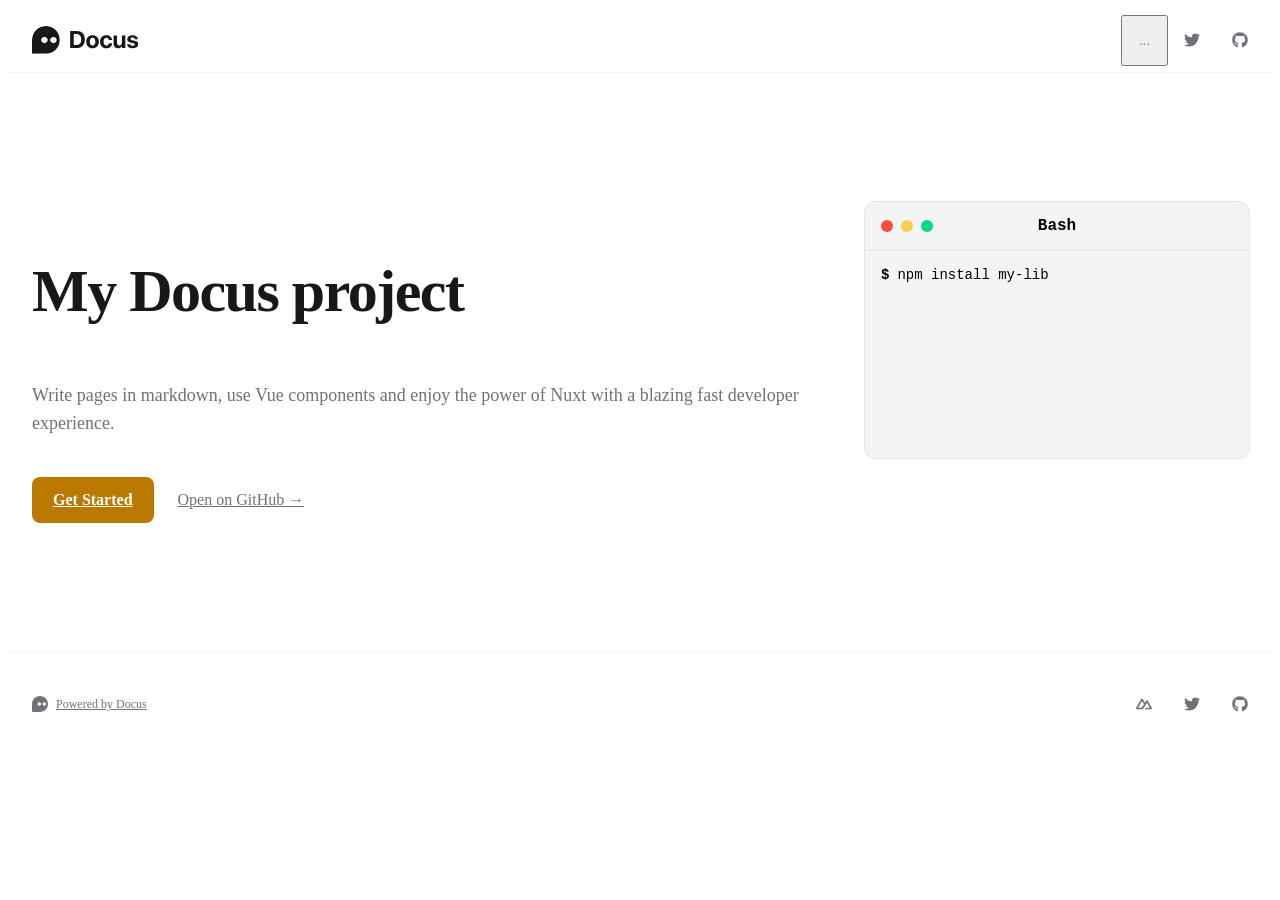
==== index.html @ d63020a1 "Deploying to gh-pages from @ larbish/docus-from-studio@e974168a2d83a3e8de28c212cf61980b8c9a24c1 🚀" ====
<!DOCTYPE html>
<html >
<head><meta charset="utf-8">
<title>My Docus project · Docus</title>
<meta name="viewport" content="width=device-width, initial-scale=1">
<meta name="twitter:card" content="summary_large_image">
<meta name="description" content="The best place to start your documentation.">
<meta name="og:description" content="The best place to start your documentation.">
<meta property="og:image" content="https://user-images.githubusercontent.com/904724/185365452-87b7ca7b-6030-4813-a2db-5e65c785bf88.png">
<meta name="og:title" content="My Docus project"><link rel="modulepreload" href="/docus-from-studio/_payload.js"><style id="pinceau-theme">@media{ :root { --pinceau-mq: initial; --letterSpacing-widest: 0.1em;--letterSpacing-wider: 0.05em;--letterSpacing-wide: 0.025em;--letterSpacing-normal: 0em;--letterSpacing-tight: -0.025em;--letterSpacing-tighter: -0.05em;--fontWeight-black: 900;--fontWeight-extrabold: 800;--fontWeight-bold: 700;--fontWeight-semibold: 600;--fontWeight-medium: 500;--fontWeight-normal: 400;--fontWeight-light: 300;--fontWeight-extralight: 200;--fontWeight-thin: 100;--opacity-total: 1;--opacity-high: 0.8;--opacity-medium: 0.5;--opacity-soft: 0.3;--opacity-light: 0.15;--opacity-bright: 0.1;--opacity-noOpacity: 0;--borderWidth-lg: 3px;--borderWidth-md: 2px;--borderWidth-sm: 1px;--borderWidth-noBorder: 0;--space-rem-875: 0.875rem;--space-rem-625: 0.625rem;--space-rem-375: 0.375rem;--space-rem-125: 0.125rem;--space-px: 1px;--space-96: 24rem;--space-80: 20rem;--space-72: 18rem;--space-64: 16rem;--space-60: 15rem;--space-56: 14rem;--space-52: 13rem;--space-48: 12rem;--space-44: 11rem;--space-40: 10rem;--space-36: 9rem;--space-32: 8rem;--space-28: 7rem;--space-24: 6rem;--space-20: 5rem;--space-16: 4rem;--space-14: 3.5rem;--space-12: 3rem;--space-11: 2.75rem;--space-10: 2.5rem;--space-9: 2.25rem;--space-8: 2rem;--space-7: 1.75rem;--space-6: 1.5rem;--space-5: 1.25rem;--space-4: 1rem;--space-3: 0.75rem;--space-2: 0.5rem;--space-1: 0.25rem;--space-0: 0px;--size-full: 100%;--size-7xl: 80rem;--size-6xl: 72rem;--size-5xl: 64rem;--size-4xl: 56rem;--size-3xl: 48rem;--size-2xl: 42rem;--size-xl: 36rem;--size-lg: 32rem;--size-md: 28rem;--size-sm: 24rem;--size-xs: 20rem;--size-200: 200px;--size-104: 104px;--size-80: 80px;--size-64: 64px;--size-56: 56px;--size-48: 48px;--size-40: 40px;--size-32: 32px;--size-24: 24px;--size-20: 20px;--size-16: 16px;--size-12: 12px;--size-8: 8px;--size-6: 6px;--size-4: 4px;--size-2: 2px;--size-0: 0px;--shadow-none: 0px 0px 0px 0px transparent;--shadow-lg: 0px 10px 15px -3px #000000, 0px 4px 6px -4px #000000;--shadow-md: 0px 4px 6px -1px #000000, 0px 2px 4px -2px #000000;--shadow-sm: 0px 1px 3px 0px #000000, 0px 1px 2px -1px #000000;--shadow-xs: 0px 1px 2px 0px #000000;--height-screen: 100vh;--width-screen: 100vw;--media-portrait: only screen and (orientation: portrait);--media-landscape: only screen and (orientation: landscape);--media-rm: (prefers-reduced-motion: reduce);--media-2xl: (min-width: 1536px);--media-xl: (min-width: 1280px);--media-lg: (min-width: 1024px);--media-md: (min-width: 768px);--media-sm: (min-width: 640px);--media-xs: (min-width: 475px);--docus-loadingBar-gradientColorStop3: #0047e1;--docus-loadingBar-gradientColorStop2: #34cdfe;--docus-loadingBar-gradientColorStop1: #00dc82;--docus-loadingBar-height: 3px;--docus-readableLine: 78ch;--docus-header-height: 64px;--font-mono: ui-monospace, SFMono-Regular, Menlo, Monaco, Consolas, Liberation Mono, Courier New, monospace;--font-serif: ui-serif, Georgia, Cambria, Times New Roman, Times, serif;--font-sans: ui-sans-serif, system-ui, -apple-system, BlinkMacSystemFont, Segoe UI, Roboto, Helvetica Neue, Arial, Noto Sans, sans-serif, Apple Color Emoji, Segoe UI Emoji, Segoe UI Symbol, Noto Color Emoji;--lead-loose: 2;--lead-relaxed: 1.625;--lead-normal: 1.5;--lead-snug: 1.375;--lead-tight: 1.25;--lead-none: 1;--lead-10: 2.5rem;--lead-9: 2.25rem;--lead-8: 2rem;--lead-7: 1.75rem;--lead-6: 1.5rem;--lead-5: 1.25rem;--lead-4: 1rem;--lead-3: .75rem;--lead-2: .5rem;--lead-1: .025rem;--fontSize-9xl: 8rem;--fontSize-8xl: 6rem;--fontSize-7xl: 4.5rem;--fontSize-6xl: 3.75rem;--fontSize-5xl: 3rem;--fontSize-4xl: 2.25rem;--fontSize-3xl: 1.875rem;--fontSize-2xl: 1.5rem;--fontSize-xl: 1.25rem;--fontSize-lg: 1.125rem;--fontSize-base: 1rem;--fontSize-sm: 0.875rem;--fontSize-xs: 0.75rem;--radii-full: 9999px;--radii-3xl: 1.75rem;--radii-2xl: 1.5rem;--radii-xl: 1rem;--radii-xs: 0.25rem;--radii-2xs: 0.125rem;--radii-none: 0px;--radii-lg: 0.75rem;--radii-md: 0.5rem;--radii-sm: 0.375rem;--prose-code-inline-padding: 0.25rem 0.375rem 0.25rem 0.375rem;--prose-code-inline-borderRadius: 0.375rem;--prose-code-block-border-style: solid;--prose-code-block-border-width: 1px;--prose-tbody-tr-borderBottom-style: dashed;--prose-tbody-tr-borderBottom-width: 1px;--prose-thead-borderBottom-style: solid;--prose-thead-borderBottom-width: 1px;--prose-thead-border-style: solid;--prose-thead-border-width: 0px;--prose-table-lineHeight: inherit;--prose-table-textAlign: left;--prose-hr-width: 1px;--prose-hr-style: solid;--prose-li-listStylePosition: outside;--prose-ol-padding: 0 0 0 21px;--prose-ol-listStyleType: decimal;--prose-ul-padding: 0 0 0 21px;--prose-ul-listStyleType: disc;--prose-blockquote-border-style: solid;--prose-blockquote-border-width: 4px;--prose-blockquote-quotes: '201C' '201D' '2018' '2019';--prose-blockquote-padding: 0 0 0 24px;--prose-a-code-color-hover: currentColor;--prose-a-code-color-static: currentColor;--prose-a-hasCode-borderBottom: none;--prose-a-border-distance: 2px;--prose-a-border-color-hover: currentColor;--prose-a-border-color-static: currentColor;--prose-a-border-style-hover: solid;--prose-a-border-style-static: dashed;--prose-a-border-width: 1px;--prose-a-color-static: inherit;--prose-a-textDecoration: none;--prose-h6-margin: 3rem 0 2rem;--prose-h5-margin: 3rem 0 2rem;--prose-h4-margin: 3rem 0 2rem;--prose-h3-margin: 3rem 0 2rem;--prose-h2-margin: 3rem 0 2rem;--prose-h1-margin: 0 0 2rem;--typography-lead-loose: 2;--typography-lead-relaxed: 1.625;--typography-lead-normal: 1.5;--typography-lead-snug: 1.375;--typography-lead-tight: 1.25;--typography-lead-none: 1;--typography-fontWeight-black: 900;--typography-fontWeight-extrabold: 800;--typography-fontWeight-bold: 700;--typography-fontWeight-semibold: 600;--typography-fontWeight-medium: 500;--typography-fontWeight-normal: 400;--typography-fontWeight-light: 300;--typography-fontWeight-extralight: 200;--typography-fontWeight-thin: 100;--typography-fontSize-9xl: 128px;--typography-fontSize-8xl: 96px;--typography-fontSize-7xl: 72px;--typography-fontSize-6xl: 60px;--typography-fontSize-5xl: 48px;--typography-fontSize-4xl: 36px;--typography-fontSize-3xl: 30px;--typography-fontSize-2xl: 24px;--typography-fontSize-xl: 20px;--typography-fontSize-lg: 18px;--typography-fontSize-base: 16px;--typography-fontSize-sm: 14px;--typography-fontSize-xs: 12px;--typography-letterSpacing-wide: 0.025em;--typography-letterSpacing-tight: -0.025em;--typography-verticalMargin-base: 32px;--typography-verticalMargin-sm: 16px;--elements-border-secondary-hover: [object Object];--elements-backdrop-background: #fffc;--elements-backdrop-filter: saturate(200%) blur(20px);--elements-container-maxWidth: 80rem;--color-ruby-900: #380011;--color-ruby-800: #700021;--color-ruby-700: #a90032;--color-ruby-600: #e10043;--color-ruby-500: #ff1a5e;--color-ruby-400: #ff4079;--color-ruby-300: #ff6694;--color-ruby-200: #ff8dae;--color-ruby-100: #ffb3c9;--color-ruby-50: #ffd9e4;--color-pink-900: #380025;--color-pink-800: #70004b;--color-pink-700: #a90070;--color-pink-600: #e10095;--color-pink-500: #ff1ab2;--color-pink-400: #ff40bf;--color-pink-300: #ff66cc;--color-pink-200: #ff8dd8;--color-pink-100: #ffb3e5;--color-pink-50: #ffd9f2;--color-purple-900: #190038;--color-purple-800: #330070;--color-purple-700: #4c00a9;--color-purple-600: #6500e1;--color-purple-500: #811aff;--color-purple-400: #9640ff;--color-purple-300: #ab66ff;--color-purple-200: #c08dff;--color-purple-100: #d5b3ff;--color-purple-50: #ead9ff;--color-royalblue-900: #0b0531;--color-royalblue-800: #160a62;--color-royalblue-700: #211093;--color-royalblue-600: #2c15c4;--color-royalblue-500: #4127e8;--color-royalblue-400: #614bec;--color-royalblue-300: #806ff0;--color-royalblue-200: #a093f3;--color-royalblue-100: #c0b7f7;--color-royalblue-50: #dfdbfb;--color-indigoblue-900: #001238;--color-indigoblue-800: #002370;--color-indigoblue-700: #0035a9;--color-indigoblue-600: #0047e1;--color-indigoblue-500: #1a62ff;--color-indigoblue-400: #407cff;--color-indigoblue-300: #6696ff;--color-indigoblue-200: #8db0ff;--color-indigoblue-100: #b3cbff;--color-indigoblue-50: #d9e5ff;--color-blue-900: #002438;--color-blue-800: #004870;--color-blue-700: #006ca9;--color-blue-600: #0090e1;--color-blue-500: #1aadff;--color-blue-400: #40bbff;--color-blue-300: #66c8ff;--color-blue-200: #8dd6ff;--color-blue-100: #b3e4ff;--color-blue-50: #d9f1ff;--color-lightblue-900: #002e38;--color-lightblue-800: #005c70;--color-lightblue-700: #008aa9;--color-lightblue-600: #00b9e1;--color-lightblue-500: #1ad6ff;--color-lightblue-400: #40ddff;--color-lightblue-300: #66e4ff;--color-lightblue-200: #8deaff;--color-lightblue-100: #b3f1ff;--color-lightblue-50: #d9f8ff;--color-teal-900: #062a28;--color-teal-800: #0b544f;--color-teal-700: #117d77;--color-teal-600: #16a79e;--color-teal-500: #1cd1c6;--color-teal-400: #36e4da;--color-teal-300: #5fe9e1;--color-teal-200: #87efe9;--color-teal-100: #aff4f0;--color-teal-50: #d7faf8;--color-pear-900: #2a2b09;--color-pear-800: #545512;--color-pear-700: #7e801b;--color-pear-600: #a8aa24;--color-pear-500: #d0d32f;--color-pear-400: #d8da52;--color-pear-300: #e0e274;--color-pear-200: #e8e997;--color-pear-100: #eff0ba;--color-pear-50: #f7f8dc;--color-red-900: #380300;--color-red-800: #700700;--color-red-700: #a90a00;--color-red-600: #e10e00;--color-red-500: #ff281a;--color-red-400: #ff4c40;--color-red-300: #ff7066;--color-red-200: #ff948d;--color-red-100: #ffb7b3;--color-red-50: #ffdbd9;--color-orange-900: #381800;--color-orange-800: #702f00;--color-orange-700: #a94700;--color-orange-600: #e15e00;--color-orange-500: #ff7a1a;--color-orange-400: #ff9040;--color-orange-300: #ffa666;--color-orange-200: #ffbd8d;--color-orange-100: #ffd3b3;--color-orange-50: #ffe9d9;--color-yellow-900: #362b03;--color-yellow-800: #6d5605;--color-yellow-700: #a38108;--color-yellow-600: #daac0a;--color-yellow-500: #f5c828;--color-yellow-400: #f7d14c;--color-yellow-300: #f8da70;--color-yellow-200: #fae393;--color-yellow-100: #fcedb7;--color-yellow-50: #fdf6db;--color-green-900: #003f25;--color-green-800: #005e38;--color-green-700: #007e4a;--color-green-600: #009d5d;--color-green-500: #00bd6f;--color-green-400: #00dc82;--color-green-300: #30ffaa;--color-green-200: #83ffcc;--color-green-100: #acffdd;--color-green-50: #d6ffee;--color-gray-900: #18181B;--color-gray-800: #27272A;--color-gray-700: #3f3f46;--color-gray-600: #52525B;--color-gray-500: #71717A;--color-gray-400: #a1a1aa;--color-gray-300: #D4d4d8;--color-gray-200: #e4e4e7;--color-gray-100: #f4f4f5;--color-gray-50: #fafafa;--color-black: #0c0c0d;--color-white: #ffffff;--color-primary-900: #332100;--color-primary-800: #603e00;--color-primary-700: #8e5c00;--color-primary-600: #bb7900;--color-primary-500: orange;--color-primary-400: #ffad17;--color-primary-300: #ffbd44;--color-primary-200: #ffcd71;--color-primary-100: #ffdd9f;--color-primary-50: #ffedcc;--text-6xl-lineHeight: var(--lead-none);--text-6xl-fontSize: var(--fontSize-6xl);--text-5xl-lineHeight: var(--lead-none);--text-5xl-fontSize: var(--fontSize-5xl);--text-4xl-lineHeight: var(--lead-10);--text-4xl-fontSize: var(--fontSize-4xl);--text-3xl-lineHeight: var(--lead-9);--text-3xl-fontSize: var(--fontSize-3xl);--text-2xl-lineHeight: var(--lead-8);--text-2xl-fontSize: var(--fontSize-2xl);--text-xl-lineHeight: var(--lead-7);--text-xl-fontSize: var(--fontSize-xl);--text-lg-lineHeight: var(--lead-7);--text-lg-fontSize: var(--fontSize-lg);--text-base-lineHeight: var(--lead-6);--text-base-fontSize: var(--fontSize-base);--text-sm-lineHeight: var(--lead-5);--text-sm-fontSize: var(--fontSize-sm);--text-xs-lineHeight: var(--lead-4);--text-xs-fontSize: var(--fontSize-xs);--shadow-2xl: 0px 25px 50px -12px var(--color-gray-900);--shadow-xl: 0px 20px 25px -5px var(--color-gray-400), 0px 8px 10px -6px #000000;--docus-footer-padding: var(--space-4) 0;--prose-code-inline-fontWeight: var(--typography-fontWeight-normal);--prose-code-inline-fontSize: var(--typography-fontSize-sm);--prose-code-block-pre-padding: var(--typography-verticalMargin-sm);--prose-code-block-margin: var(--typography-verticalMargin-base) 0;--prose-code-block-fontSize: var(--typography-fontSize-sm);--prose-tbody-code-inline-fontSize: var(--typography-fontSize-sm);--prose-tbody-td-padding: var(--typography-verticalMargin-sm);--prose-th-fontWeight: var(--typography-fontWeight-semibold);--prose-th-padding: 0 var(--typography-verticalMargin-sm) var(--typography-verticalMargin-sm) var(--typography-verticalMargin-sm);--prose-table-fontSize: var(--typography-fontSize-sm);--prose-table-margin: var(--typography-verticalMargin-base) 0;--prose-hr-margin: var(--typography-verticalMargin-base) 0;--prose-li-margin: var(--typography-verticalMargin-sm) 0;--prose-ol-margin: var(--typography-verticalMargin-base) 0;--prose-ul-margin: var(--typography-verticalMargin-base) 0;--prose-blockquote-margin: var(--typography-verticalMargin-base) 0;--prose-a-code-border-style: var(--prose-a-border-style-static);--prose-a-code-border-width: var(--prose-a-border-width);--prose-a-fontWeight: var(--typography-fontWeight-medium);--prose-img-margin: var(--typography-verticalMargin-base) 0;--prose-strong-fontWeight: var(--typography-fontWeight-semibold);--prose-h6-iconSize: var(--typography-fontSize-base);--prose-h6-fontWeight: var(--typography-fontWeight-semibold);--prose-h6-lineHeight: var(--typography-lead-normal);--prose-h6-fontSize: var(--typography-fontSize-lg);--prose-h5-iconSize: var(--typography-fontSize-lg);--prose-h5-fontWeight: var(--typography-fontWeight-semibold);--prose-h5-lineHeight: var(--typography-lead-snug);--prose-h5-fontSize: var(--typography-fontSize-xl);--prose-h4-iconSize: var(--typography-fontSize-lg);--prose-h4-letterSpacing: var(--typography-letterSpacing-tight);--prose-h4-fontWeight: var(--typography-fontWeight-semibold);--prose-h4-lineHeight: var(--typography-lead-snug);--prose-h4-fontSize: var(--typography-fontSize-2xl);--prose-h3-iconSize: var(--typography-fontSize-xl);--prose-h3-letterSpacing: var(--typography-letterSpacing-tight);--prose-h3-fontWeight: var(--typography-fontWeight-semibold);--prose-h3-lineHeight: var(--typography-lead-snug);--prose-h3-fontSize: var(--typography-fontSize-3xl);--prose-h2-iconSize: var(--typography-fontSize-2xl);--prose-h2-letterSpacing: var(--typography-letterSpacing-tight);--prose-h2-fontWeight: var(--typography-fontWeight-semibold);--prose-h2-lineHeight: var(--typography-lead-tight);--prose-h2-fontSize: var(--typography-fontSize-4xl);--prose-h1-iconSize: var(--typography-fontSize-3xl);--prose-h1-letterSpacing: var(--typography-letterSpacing-tight);--prose-h1-fontWeight: var(--typography-fontWeight-bold);--prose-h1-lineHeight: var(--typography-lead-tight);--prose-h1-fontSize: var(--typography-fontSize-5xl);--prose-p-br-margin: var(--typography-verticalMargin-base) 0 0 0;--prose-p-margin: var(--typography-verticalMargin-base) 0;--prose-p-lineHeight: var(--typography-lead-normal);--prose-p-fontSize: var(--typography-fontSize-base);--typography-color-secondary-900: var(--color-gray-900);--typography-color-secondary-800: var(--color-gray-800);--typography-color-secondary-700: var(--color-gray-700);--typography-color-secondary-600: var(--color-gray-600);--typography-color-secondary-500: var(--color-gray-500);--typography-color-secondary-400: var(--color-gray-400);--typography-color-secondary-300: var(--color-gray-300);--typography-color-secondary-200: var(--color-gray-200);--typography-color-secondary-100: var(--color-gray-100);--typography-color-secondary-50: var(--color-gray-50);--typography-color-primary-900: var(--color-primary-900);--typography-color-primary-800: var(--color-primary-800);--typography-color-primary-700: var(--color-primary-700);--typography-color-primary-600: var(--color-primary-600);--typography-color-primary-500: var(--color-primary-500);--typography-color-primary-400: var(--color-primary-400);--typography-color-primary-300: var(--color-primary-300);--typography-color-primary-200: var(--color-primary-200);--typography-color-primary-100: var(--color-primary-100);--typography-color-primary-50: var(--color-primary-50);--typography-font-code: var(--font-mono);--typography-font-body: var(--font-sans);--typography-font-display: var(--font-sans);--elements-state-danger-borderColor-secondary: var(--color-red-200);--elements-state-danger-borderColor-primary: var(--color-red-100);--elements-state-danger-backgroundColor-secondary: var(--color-red-100);--elements-state-danger-backgroundColor-primary: var(--color-red-50);--elements-state-danger-color-secondary: var(--color-red-600);--elements-state-danger-color-primary: var(--color-red-500);--elements-state-warning-borderColor-secondary: var(--color-yellow-200);--elements-state-warning-borderColor-primary: var(--color-yellow-100);--elements-state-warning-backgroundColor-secondary: var(--color-yellow-100);--elements-state-warning-backgroundColor-primary: var(--color-yellow-50);--elements-state-warning-color-secondary: var(--color-yellow-700);--elements-state-warning-color-primary: var(--color-yellow-600);--elements-state-success-borderColor-secondary: var(--color-green-200);--elements-state-success-borderColor-primary: var(--color-green-100);--elements-state-success-backgroundColor-secondary: var(--color-green-100);--elements-state-success-backgroundColor-primary: var(--color-green-50);--elements-state-success-color-secondary: var(--color-green-600);--elements-state-success-color-primary: var(--color-green-500);--elements-state-info-borderColor-secondary: var(--color-blue-200);--elements-state-info-borderColor-primary: var(--color-blue-100);--elements-state-info-backgroundColor-secondary: var(--color-blue-100);--elements-state-info-backgroundColor-primary: var(--color-blue-50);--elements-state-info-color-secondary: var(--color-blue-600);--elements-state-info-color-primary: var(--color-blue-500);--elements-state-primary-borderColor-secondary: var(--color-primary-200);--elements-state-primary-borderColor-primary: var(--color-primary-100);--elements-state-primary-backgroundColor-secondary: var(--color-primary-100);--elements-state-primary-backgroundColor-primary: var(--color-primary-50);--elements-state-primary-color-secondary: var(--color-primary-700);--elements-state-primary-color-primary: var(--color-primary-600);--elements-surface-background-base: var(--color-gray-100);--elements-border-secondary-static: var(--color-gray-200);--elements-border-primary-hover: var(--color-gray-200);--elements-border-primary-static: var(--color-gray-100);--elements-container-padding-md: var(--space-6);--elements-container-padding-sm: var(--space-6);--elements-container-padding-xs: var(--space-4);--elements-container-padding-mobile: var(--space-4);--elements-text-secondary-color-hover: var(--color-gray-700);--elements-text-secondary-color-static: var(--color-gray-500);--elements-text-primary-color-static: var(--color-gray-900);--color-secondary-900: var(--color-gray-900);--color-secondary-800: var(--color-gray-800);--color-secondary-700: var(--color-gray-700);--color-secondary-600: var(--color-gray-600);--color-secondary-500: var(--color-gray-500);--color-secondary-400: var(--color-gray-400);--color-secondary-300: var(--color-gray-300);--color-secondary-200: var(--color-gray-200);--color-secondary-100: var(--color-gray-100);--color-secondary-50: var(--color-gray-50);--prose-code-inline-backgroundColor: var(--typography-color-secondary-100);--prose-code-inline-color: var(--typography-color-secondary-700);--prose-code-block-backgroundColor: var(--typography-color-secondary-100);--prose-code-block-color: var(--typography-color-secondary-700);--prose-code-block-border-color: var(--typography-color-secondary-200);--prose-tbody-tr-borderBottom-color: var(--typography-color-secondary-300);--prose-th-color: var(--typography-color-secondary-600);--prose-thead-borderBottom-color: var(--typography-color-secondary-300);--prose-thead-border-color: var(--typography-color-secondary-300);--prose-hr-color: var(--typography-color-secondary-200);--prose-ol-li-markerColor: var(--typography-color-secondary-500);--prose-ul-li-markerColor: var(--typography-color-secondary-400);--prose-blockquote-border-color: var(--typography-color-secondary-200);--prose-blockquote-color: var(--typography-color-secondary-500);--prose-a-code-background-hover: var(--typography-color-primary-50);--prose-a-code-border-color-hover: var(--typography-color-primary-500);--prose-a-code-border-color-static: var(--typography-color-secondary-400);--prose-a-color-hover: var(--typography-color-primary-500);}}@media { :root.dark { --pinceau-mq: dark; --prose-a-code-color-hover: currentColor;--prose-a-code-color-static: currentColor;--prose-a-border-color-hover: currentColor;--prose-a-border-color-static: currentColor;--prose-a-color-static: inherit;--elements-backdrop-background: #0c0d0ccc;--elements-state-danger-borderColor-secondary: var(--color-red-700);--elements-state-danger-borderColor-primary: var(--color-red-800);--elements-state-danger-backgroundColor-secondary: var(--color-red-800);--elements-state-danger-backgroundColor-primary: var(--color-red-900);--elements-state-danger-color-secondary: var(--color-red-200);--elements-state-danger-color-primary: var(--color-red-300);--elements-state-warning-borderColor-secondary: var(--color-yellow-700);--elements-state-warning-borderColor-primary: var(--color-yellow-800);--elements-state-warning-backgroundColor-secondary: var(--color-yellow-800);--elements-state-warning-backgroundColor-primary: var(--color-yellow-900);--elements-state-warning-color-secondary: var(--color-yellow-200);--elements-state-warning-color-primary: var(--color-yellow-400);--elements-state-success-borderColor-secondary: var(--color-green-700);--elements-state-success-borderColor-primary: var(--color-green-800);--elements-state-success-backgroundColor-secondary: var(--color-green-800);--elements-state-success-backgroundColor-primary: var(--color-green-900);--elements-state-success-color-secondary: var(--color-green-200);--elements-state-success-color-primary: var(--color-green-400);--elements-state-info-borderColor-secondary: var(--color-blue-700);--elements-state-info-borderColor-primary: var(--color-blue-800);--elements-state-info-backgroundColor-secondary: var(--color-blue-800);--elements-state-info-backgroundColor-primary: var(--color-blue-900);--elements-state-info-color-secondary: var(--color-blue-200);--elements-state-info-color-primary: var(--color-blue-400);--elements-state-primary-borderColor-secondary: var(--color-primary-700);--elements-state-primary-borderColor-primary: var(--color-primary-800);--elements-state-primary-backgroundColor-secondary: var(--color-primary-800);--elements-state-primary-backgroundColor-primary: var(--color-primary-900);--elements-state-primary-color-secondary: var(--color-primary-200);--elements-state-primary-color-primary: var(--color-primary-400);--elements-surface-background-base: var(--color-gray-900);--elements-border-secondary-static: var(--color-gray-800);--elements-border-primary-hover: var(--color-gray-800);--elements-border-primary-static: var(--color-gray-900);--elements-text-secondary-color-hover: var(--color-gray-200);--elements-text-secondary-color-static: var(--color-gray-400);--elements-text-primary-color-static: var(--color-gray-50);--prose-code-inline-backgroundColor: var(--typography-color-secondary-900);--prose-code-inline-color: var(--typography-color-secondary-200);--prose-code-block-backgroundColor: var(--typography-color-secondary-900);--prose-code-block-color: var(--typography-color-secondary-200);--prose-code-block-border-color: var(--typography-color-secondary-800);--prose-tbody-tr-borderBottom-color: var(--typography-color-secondary-700);--prose-th-color: var(--typography-color-secondary-400);--prose-thead-borderBottom-color: var(--typography-color-secondary-600);--prose-thead-border-color: var(--typography-color-secondary-600);--prose-hr-color: var(--typography-color-secondary-800);--prose-ol-li-markerColor: var(--typography-color-secondary-500);--prose-ul-li-markerColor: var(--typography-color-secondary-500);--prose-blockquote-border-color: var(--typography-color-secondary-700);--prose-blockquote-color: var(--typography-color-secondary-400);--prose-a-code-background-hover: var(--typography-color-primary-900);--prose-a-code-border-color-hover: var(--typography-color-primary-600);--prose-a-code-border-color-static: var(--typography-color-secondary-600);--prose-a-color-hover: var(--typography-color-primary-400);}} </style><style id="pinceau-runtime-hydratable">@media{.phy[--]{--puid:os-85q-v;}.pv-loRm3F{max-width:var(--elements-container-maxWidth);padding-left:var(--elements-container-padding-mobile);padding-right:var(--elements-container-padding-mobile);}@media (min-width: 475px){.pv-loRm3F{padding-left:var(--elements-container-padding-xs);padding-right:var(--elements-container-padding-xs);}}@media (min-width: 640px){.pv-loRm3F{padding-left:var(--elements-container-padding-sm);padding-right:var(--elements-container-padding-sm);}}@media (min-width: 768px){.pv-loRm3F{padding-left:var(--elements-container-padding-md);padding-right:var(--elements-container-padding-md);}}}
@media{.phy[--]{--puid:uv7v4w-c;}.pc-uv7v4w[data-v-82a27701]{---pbs-background-color:var(--color-primary-600);---m49-background-color:var(--color-primary-500);---bvg-border:1px solid var(--color-primary-600);}}
@media{.phy[--]{--puid:uv7v4w-v;}.pv-XXdgO-{padding:var(--space-rem-625) var(--space-5);font-size:var(--text-base-fontSize);line-height:var(--text-base-lineHeight);}}
</style><link rel="modulepreload" as="script" crossorigin href="/docus-from-studio/_nuxt/entry.5485cb0d.js"><link rel="preload" as="style" href="/docus-from-studio/_nuxt/entry.d6789fe8.css"><link rel="modulepreload" as="script" crossorigin href="/docus-from-studio/_nuxt/DocsAsideTree.b47c7654.js"><link rel="preload" as="style" href="/docus-from-studio/_nuxt/DocsAsideTree.07608aca.css"><link rel="modulepreload" as="script" crossorigin href="/docus-from-studio/_nuxt/index.e6837c14.js"><link rel="modulepreload" as="script" crossorigin href="/docus-from-studio/_nuxt/runtime-core.esm-bundler.92c6bc06.js"><link rel="modulepreload" as="script" crossorigin href="/docus-from-studio/_nuxt/cookie.e9152437.js"><link rel="modulepreload" as="script" crossorigin href="/docus-from-studio/_nuxt/Container.6caa0b4c.js"><link rel="preload" as="style" href="/docus-from-studio/_nuxt/Container.ebe121bd.css"><link rel="modulepreload" as="script" crossorigin href="/docus-from-studio/_nuxt/query.c3f7607a.js"><link rel="modulepreload" as="script" crossorigin href="/docus-from-studio/_nuxt/AppLayout.d106e282.js"><link rel="modulepreload" as="script" crossorigin href="/docus-from-studio/_nuxt/document-driven.6929cb73.js"><link rel="preload" as="style" href="/docus-from-studio/_nuxt/ButtonLink.48435b1c.css"><link rel="preload" as="style" href="/docus-from-studio/_nuxt/DocumentDrivenNotFound.6f996de9.css"><link rel="modulepreload" as="script" crossorigin href="/docus-from-studio/_nuxt/DocumentDrivenEmpty.f38f71f2.js"><link rel="modulepreload" as="script" crossorigin href="/docus-from-studio/_nuxt/ContentRenderer.cf46ff6d.js"><link rel="modulepreload" as="script" crossorigin href="/docus-from-studio/_nuxt/ContentRendererMarkdown.106f7754.js"><link rel="modulepreload" as="script" crossorigin href="/docus-from-studio/_nuxt/DocumentDrivenNotFound.c71564c4.js"><link rel="modulepreload" as="script" crossorigin href="/docus-from-studio/_nuxt/ButtonLink.b27032df.js"><link rel="modulepreload" as="script" crossorigin href="/docus-from-studio/_nuxt/ContentSlot.5d27800f.js"><link rel="modulepreload" as="script" crossorigin href="/docus-from-studio/_nuxt/layout.89c246dd.js"><link rel="modulepreload" as="script" crossorigin href="/docus-from-studio/_nuxt/page.b2a8aed9.js"><link rel="modulepreload" as="script" crossorigin href="/docus-from-studio/_nuxt/IconDocus.a88beedc.js"><link rel="modulepreload" as="script" crossorigin href="/docus-from-studio/_nuxt/IconNuxtLabs.83fb0889.js"><link rel="modulepreload" as="script" crossorigin href="/docus-from-studio/_nuxt/BlockHero.fa65a14b.js"><link rel="modulepreload" as="script" crossorigin href="/docus-from-studio/_nuxt/Terminal.92d2ab80.js"><link rel="modulepreload" as="script" crossorigin href="/docus-from-studio/_nuxt/index.37d83a56.js"><link rel="prefetch" as="script" crossorigin href="/docus-from-studio/_nuxt/empty.f9efc705.js"><link rel="prefetch" as="script" crossorigin href="/docus-from-studio/_nuxt/default.0ad55204.js"><link rel="prefetch" as="style" href="/docus-from-studio/_nuxt/DocsAside.bf9aa5b3.css"><link rel="prefetch" as="style" href="/docus-from-studio/_nuxt/Alert.3898875f.css"><link rel="prefetch" as="style" href="/docus-from-studio/_nuxt/ProseA.da41ba18.css"><link rel="prefetch" as="style" href="/docus-from-studio/_nuxt/DocsPageBottom.4e954490.css"><link rel="prefetch" as="style" href="/docus-from-studio/_nuxt/DocsPrevNext.987ff504.css"><link rel="prefetch" as="style" href="/docus-from-studio/_nuxt/DocsTocLinks.fd8b5371.css"><link rel="prefetch" as="style" href="/docus-from-studio/_nuxt/DocsToc.2ca17515.css"><link rel="prefetch" as="style" href="/docus-from-studio/_nuxt/DocsPageLayout.600853e9.css"><link rel="prefetch" as="script" crossorigin href="/docus-from-studio/_nuxt/DocsPageLayout.bb8d3962.js"><link rel="prefetch" as="script" crossorigin href="/docus-from-studio/_nuxt/DocsAside.06afd717.js"><link rel="prefetch" as="script" crossorigin href="/docus-from-studio/_nuxt/ProseCodeInline.dfb4de0d.js"><link rel="prefetch" as="script" crossorigin href="/docus-from-studio/_nuxt/Alert.8a2dab4c.js"><link rel="prefetch" as="script" crossorigin href="/docus-from-studio/_nuxt/DocsPageBottom.1da31551.js"><link rel="prefetch" as="script" crossorigin href="/docus-from-studio/_nuxt/ProseA.a8b9c5a6.js"><link rel="prefetch" as="script" crossorigin href="/docus-from-studio/_nuxt/EditOnLink.vue.5f33b508.js"><link rel="prefetch" as="script" crossorigin href="/docus-from-studio/_nuxt/DocsPrevNext.07444c04.js"><link rel="prefetch" as="script" crossorigin href="/docus-from-studio/_nuxt/DocsToc.82d11f4a.js"><link rel="prefetch" as="script" crossorigin href="/docus-from-studio/_nuxt/DocsTocLinks.e7885083.js"><link rel="prefetch" as="script" crossorigin href="/docus-from-studio/_nuxt/client-db.4cde7aa9.js"><link rel="prefetch" as="script" crossorigin href="/docus-from-studio/_nuxt/useStudio.6b213b14.js"><link rel="prefetch" as="style" href="/docus-from-studio/_nuxt/ContentPreviewMode.4ea6e8c4.css"><link rel="prefetch" as="script" crossorigin href="/docus-from-studio/_nuxt/asyncData.749217ea.js"><link rel="prefetch" as="script" crossorigin href="/docus-from-studio/_nuxt/ContentPreviewMode.7650d164.js"><link rel="prefetch" as="script" crossorigin href="/docus-from-studio/_nuxt/error-component.d20ed3fe.js"><link rel="stylesheet" href="/docus-from-studio/_nuxt/entry.d6789fe8.css"><link rel="stylesheet" href="/docus-from-studio/_nuxt/DocsAsideTree.07608aca.css"><link rel="stylesheet" href="/docus-from-studio/_nuxt/Container.ebe121bd.css"><link rel="stylesheet" href="/docus-from-studio/_nuxt/ButtonLink.48435b1c.css"><link rel="stylesheet" href="/docus-from-studio/_nuxt/DocumentDrivenNotFound.6f996de9.css"><style>.nuxt-progress{background:repeating-linear-gradient(to right,var(--docus-loadingBar-gradientColorStop1) 0,var(--docus-loadingBar-gradientColorStop2) 50%,var(--docus-loadingBar-gradientColorStop3) 100%);height:var(--docus-loadingBar-height);left:0;opacity:1;position:fixed;right:0;top:0;transition:width .1s,height .4s,opacity .4s;width:0;z-index:999999}</style><style>[data-v-a4f702bf] .icon{height:var(--space-4);width:var(--space-4)}.has-dialog .left .navbar-logo[data-v-a4f702bf]{display:none}@media (min-width:1024px){.has-dialog .left .navbar-logo[data-v-a4f702bf]{display:block}}.center .navbar-logo[data-v-a4f702bf]{display:block}@media (min-width:1024px){.center .navbar-logo[data-v-a4f702bf]{display:none}}header[data-v-a4f702bf]{-webkit-backdrop-filter:var(--elements-backdrop-filter);backdrop-filter:var(--elements-backdrop-filter);background-color:var(--elements-backdrop-background);border-bottom:1px solid var(--elements-border-primary-static);height:var(--docus-header-height);position:sticky;top:0;width:100%;z-index:10}header .container[data-v-a4f702bf]{display:grid;gap:var(--space-2);grid-template-columns:repeat(12,minmax(0,1fr));height:100%}header .section[data-v-a4f702bf]{align-items:center;display:flex;flex:none}header .section.left[data-v-a4f702bf]{grid-column:span 4/span 4}@media (min-width:1024px){header .section.left[data-v-a4f702bf]{margin-left:0}}header .section.center[data-v-a4f702bf]{flex:1;grid-column:span 4/span 4;justify-content:center}header .section.right[data-v-a4f702bf]{align-items:center;display:flex;flex:none;grid-column:span 4/span 4;justify-content:flex-end;margin-right:calc(0px - var(--space-4))}header .section.right .social-icons[data-v-a4f702bf]{display:none}@media (min-width:768px){header .section.right .social-icons[data-v-a4f702bf]{align-items:center;display:flex}}</style><style>a[data-v-adf7d3fd]{align-items:center;display:flex;flex:none}a span[data-v-adf7d3fd]{color:var(--color-gray-900);font-size:var(--fontSize-xl);font-weight:var(--fontWeight-bold)}:root.dark a span[data-v-adf7d3fd]{color:var(--color-gray-100)}a span[data-v-adf7d3fd]:hover{color:var(--color-gray-500)}</style><style>svg[data-v-d75614a5]{color:var(--color-gray-900);height:var(--space-6);width:auto}:root.dark svg[data-v-d75614a5]{color:var(--color-gray-100)}@media (min-width:640px){svg[data-v-d75614a5]{height:var(--space-7)}}</style><style>nav[data-v-8745ff8e]{display:none}@media (min-width:1024px){nav[data-v-8745ff8e]{display:block}}nav ul[data-v-8745ff8e]{align-items:center;display:flex;flex:1;justify-content:center;max-width:100%;overflow:hidden;text-overflow:ellipsis;white-space:nowrap}nav ul>*+*[data-v-8745ff8e]{margin-left:var(--space-2)}nav ul li[data-v-8745ff8e]{display:inline-flex;gap:var(--space-1)}nav ul .link[data-v-8745ff8e]{align-items:center;border-radius:var(--radii-md);display:flex;font-size:var(--fontSize-sm);gap:var(--space-2);outline:none;padding:var(--space-2) var(--space-4);transition:background .2s ease}nav ul .link svg[data-v-8745ff8e]{display:inline-block}nav ul .link.active[data-v-8745ff8e],nav ul .link[data-v-8745ff8e]:active,nav ul .link[data-v-8745ff8e]:hover{background-color:var(--color-gray-100)}:root.dark nav ul .link.active[data-v-8745ff8e],:root.dark nav ul .link[data-v-8745ff8e]:active,:root.dark nav ul .link[data-v-8745ff8e]:hover{background-color:var(--color-gray-900)}nav ul .link.active[data-v-8745ff8e]{box-shadow:inset 0 2px 4px 0 rgba(0,0,0,.05);font-weight:var(--fontWeight-semibold)}</style><style>button[data-v-e411c7df]{color:var(--color-gray-500);display:flex;padding:var(--space-4)}:root.dark button[data-v-e411c7df]{color:var(--color-gray-400)}button[data-v-e411c7df]:hover{color:var(--color-gray-700)}:root.dark button[data-v-e411c7df]:hover{color:var(--color-gray-200)}</style><style>a[data-v-92610fb2]{color:var(--color-gray-500);display:flex;padding:var(--space-4)}:root.dark a[data-v-92610fb2]{color:var(--color-gray-400)}a[data-v-92610fb2]:hover{color:var(--color-gray-700)}:root.dark a[data-v-92610fb2]:hover{color:var(--color-gray-200)}</style><style>footer[data-v-4d42b212]{border-top:1px solid var(--elements-border-primary-static);padding:var(--docus-footer-padding)}footer .footer-container[data-v-4d42b212]{display:grid;gap:var(--space-2);grid-template-columns:repeat(12,minmax(0,1fr));justify-items:center}@media (min-width:640px){footer .footer-container[data-v-4d42b212]{justify-items:legacy}}footer .footer-container[data-v-4d42b212] .icon{height:var(--space-4);width:var(--space-4)}footer .footer-container a[data-v-4d42b212]{color:var(--color-gray-500)}:root.dark footer .footer-container a[data-v-4d42b212]{color:var(--color-gray-400)}footer .footer-container a[data-v-4d42b212]:hover{color:var(--color-gray-700)}:root.dark footer .footer-container a[data-v-4d42b212]:hover{color:var(--color-gray-200)}footer .footer-container .left[data-v-4d42b212]{display:flex;grid-column:span 12/span 12;order:1;padding-bottom:var(--space-4);padding-top:var(--space-4)}@media (min-width:640px){footer .footer-container .left[data-v-4d42b212]{grid-column:span 3/span 3;order:0}}footer .footer-container .left a[data-v-4d42b212]{align-items:center;display:flex}footer .footer-container .left p[data-v-4d42b212]{font-size:var(--text-xs-fontSize);font-weight:var(--fontWeight-medium);line-height:var(--text-xs-lineHeight)}footer .footer-container .left-icon[data-v-4d42b212]{fill:currentcolor;flex-shrink:0;height:var(--space-4);margin-right:var(--space-2);width:var(--space-4)}footer .footer-container .center[data-v-4d42b212]{align-items:center;display:flex;flex-direction:column;grid-column:span 12/span 12}@media (min-width:640px){footer .footer-container .center[data-v-4d42b212]{flex-direction:row;grid-column:span 6/span 6;justify-content:center}}footer .footer-container .center .text-link[data-v-4d42b212]{font-size:var(--text-sm-fontSize);font-weight:var(--fontWeight-medium);line-height:var(--text-sm-lineHeight);padding:var(--space-2)}footer .footer-container .right[data-v-4d42b212]{align-items:center;display:flex;grid-column:span 12/span 12;justify-content:flex-end}@media (min-width:640px){footer .footer-container .right[data-v-4d42b212]{grid-column:span 3/span 3;margin-right:calc(0px - var(--space-4))}}footer .footer-container .right .icon-link[data-v-4d42b212]{display:flex;padding:var(--space-4)}</style><style>.page-layout[data-v-710378ef]{display:flex;flex-direction:column;position:relative}</style><style>.block-hero[data-v-1fcc11e2]{padding:var(--space-20) 0}@media (min-width:640px){.block-hero[data-v-1fcc11e2]{padding:var(--space-24) 0}}@media (min-width:1024px){.block-hero[data-v-1fcc11e2]{padding:var(--space-32) 0}}.block-hero .layout[data-v-1fcc11e2]{display:grid;gap:var(--space-8)}@media (min-width:1024px){.block-hero .layout[data-v-1fcc11e2]{grid-template-columns:repeat(3,minmax(0,1fr))}.block-hero .content[data-v-1fcc11e2]{grid-column:span 2/span 2}}.block-hero .content .announce[data-v-1fcc11e2]{margin-bottom:var(--space-2);text-align:center}@media (min-width:1024px){.block-hero .content .announce[data-v-1fcc11e2]{text-align:left}}.block-hero .content .title[data-v-1fcc11e2]{color:var(--elements-text-primary-color-static);font-size:var(--text-4xl-fontSize);font-weight:var(--fontWeight-bold);letter-spacing:var(--letterSpacing-tight);line-height:var(--text-4xl-lineHeight);text-align:center}@media (min-width:640px){.block-hero .content .title[data-v-1fcc11e2]{font-size:var(--text-5xl-fontSize);line-height:var(--text-5xl-lineHeight)}}@media (min-width:1024px){.block-hero .content .title[data-v-1fcc11e2]{font-size:var(--text-6xl-fontSize);line-height:var(--text-6xl-lineHeight);text-align:left}}.block-hero .content .description[data-v-1fcc11e2]{color:var(--elements-text-secondary-color-static);font-size:var(--text-lg-fontSize);line-height:var(--text-lg-lineHeight);margin-top:var(--space-4);text-align:center}@media (min-width:1024px){.block-hero .content .description[data-v-1fcc11e2]{text-align:left}}.block-hero .content .extra[data-v-1fcc11e2]{margin-top:var(--space-6)}.block-hero .content .actions[data-v-1fcc11e2]{align-items:center;display:flex;flex-direction:column;gap:var(--space-4);justify-content:center;margin-top:var(--space-6)}@media (min-width:640px){.block-hero .content .actions[data-v-1fcc11e2]{flex-direction:row;gap:var(--space-6);margin-top:var(--space-10)}}@media (min-width:1024px){.block-hero .content .actions[data-v-1fcc11e2]{justify-content:flex-start}}.block-hero .content .actions .cta[data-v-1fcc11e2]{margin-bottom:0}.block-hero .content .actions .secondary[data-v-1fcc11e2]{color:var(--elements-text-secondary-color-static);font-weight:var(--fontWeight-medium)}.block-hero .content .actions .secondary[data-v-1fcc11e2]:hover{color:var(--elements-text-secondary-color-hover)}</style><style>.button-link[data-v-82a27701]{align-items:center;background-color:var(---pbs-background-color);border:1px solid transparent;border-radius:var(--radii-md);color:var(--color-white);display:inline-flex;flex:none;font-weight:var(--fontWeight-bold);transition:all .1s ease-in-out}.button-link[data-v-82a27701]:hover{background-color:var(---m49-background-color)}.button-link[data-v-82a27701]:focus{border:var(---bvg-border)}.button-link .icon[data-v-82a27701]{margin-right:var(--space-1)}</style><style>.terminal[data-v-a96fd863]{background:var(--elements-surface-background-base);border:1px solid var(--elements-border-secondary-static);border-radius:var(--radii-lg);cursor:pointer;display:flex;flex-direction:column;height:var(--space-64);overflow:hidden;position:relative;width:100%}.terminal .copied[data-v-a96fd863]{align-items:center;display:flex;justify-content:center;z-index:10}.terminal .copied[data-v-a96fd863],.terminal .copied .scrim[data-v-a96fd863]{height:100%;left:0;position:absolute;top:0;width:100%}.terminal .copied .scrim[data-v-a96fd863]{background:var(--color-gray-500);opacity:.75}:root.dark .terminal .copied .scrim[data-v-a96fd863]{background:var(--color-gray-900)}.terminal .copied .content[data-v-a96fd863]{color:var(--color-gray-100);font-size:var(--fontSize-lg);font-weight:var(--fontWeight-semibold);z-index:10}.terminal .header[data-v-a96fd863]{align-items:center;border-bottom:1px solid var(--elements-border-secondary-static);display:flex;height:var(--space-12);position:relative;width:100%}.terminal .header .controls[data-v-a96fd863]{display:flex;margin-left:var(--space-4)}.terminal .header .controls div[data-v-a96fd863]:first-child{background:var(--color-red-400);border-radius:var(--radii-full);height:var(--space-3);width:var(--space-3)}.terminal .header .controls div[data-v-a96fd863]:nth-child(2){background:var(--color-yellow-400)}.terminal .header .controls div[data-v-a96fd863]:nth-child(2),.terminal .header .controls div[data-v-a96fd863]:nth-child(3){border-radius:var(--radii-full);height:var(--space-3);margin-left:var(--space-2);width:var(--space-3)}.terminal .header .controls div[data-v-a96fd863]:nth-child(3){background:var(--color-green-400)}.terminal .header .title[data-v-a96fd863]{align-items:center;display:flex;font-family:var(--font-mono);font-weight:var(--fontWeight-semibold);height:100%;justify-content:center;left:0;position:absolute;top:0;width:100%}.terminal .window[data-v-a96fd863]{display:flex;flex:1 1 0%;font-family:var(--font-mono);font-size:var(--text-sm-fontSize);padding:var(--space-4)}.terminal .window .sign[data-v-a96fd863]{display:inline-block;font-weight:var(--fontWeight-bold);margin-right:var(--space-2);-webkit-user-select:none;-moz-user-select:none;user-select:none}.terminal .window .content[data-v-a96fd863]{display:inline-block}.terminal .prompt[data-v-a96fd863]{font-weight:var(--fontWeight-semibold);opacity:0;padding-bottom:var(--space-2);padding-top:var(--space-2);text-align:center}.terminal:hover .prompt[data-v-a96fd863]{opacity:1}</style><script>"use strict";const w=window,de=document.documentElement,knownColorSchemes=["dark","light"],preference=window.localStorage.getItem("nuxt-color-mode")||"system";let value=preference==="system"?getColorScheme():preference;const forcedColorMode=de.getAttribute("data-color-mode-forced");forcedColorMode&&(value=forcedColorMode),addColorScheme(value),w["__NUXT_COLOR_MODE__"]={preference,value,getColorScheme,addColorScheme,removeColorScheme};function addColorScheme(e){const o=""+e+"",t="theme";de.classList?de.classList.add(o):de.className+=" "+o,t&&de.setAttribute("data-"+t,e)}function removeColorScheme(e){const o=""+e+"",t="theme";de.classList?de.classList.remove(o):de.className=de.className.replace(new RegExp(o,"g"),""),t&&de.removeAttribute("data-"+t)}function prefersColorScheme(e){return w.matchMedia("(prefers-color-scheme"+e+")")}function getColorScheme(){if(w.matchMedia&&prefersColorScheme("").media!=="not all"){for(const e of knownColorSchemes)if(prefersColorScheme(":"+e).matches)return e}return"light"}
</script></head>
<body ><div id="__nuxt"><div><div class="nuxt-progress" style="width:0%;opacity:0;background-size:Infinity% auto;"></div><header class="" data-v-a4f702bf><div class="container pv-loRm3F pc-os-85q" data-v-a4f702bf data-v-aff65b7a><!--[--><div class="section left" data-v-a4f702bf><!----><a aria-current="page" href="/docus-from-studio/" class="router-link-active router-link-exact-active navbar-logo" aria-label="Docus" data-v-a4f702bf data-v-adf7d3fd><svg viewbox="0 0 167 44" fill="none" xmlns="http://www.w3.org/2000/svg" data-v-adf7d3fd data-v-d75614a5><path d="M60 34.5945H70.2569C78.3172 34.5945 83.064 29.6369 83.064 21.1959V21.159C83.064 12.7365 78.2986 8 70.2569 8H60V34.5945ZM65.6217 29.987V12.5891H69.5867C74.5197 12.5891 77.3306 15.63 77.3306 21.1775V21.2143C77.3306 26.9645 74.6128 29.987 69.5867 29.987H65.6217Z" fill="currentColor" data-v-d75614a5></path><path d="M95.1966 35C101.228 35 105.081 31.1666 105.081 24.716V24.6792C105.081 18.284 101.153 14.4321 95.178 14.4321C89.2211 14.4321 85.312 18.3208 85.312 24.6792V24.716C85.312 31.1481 89.1281 35 95.1966 35ZM95.2152 30.7795C92.5346 30.7795 90.8407 28.5863 90.8407 24.716V24.6792C90.8407 20.8642 92.5532 18.6526 95.178 18.6526C97.8213 18.6526 99.5525 20.8642 99.5525 24.6792V24.716C99.5525 28.5679 97.8585 30.7795 95.2152 30.7795Z" fill="currentColor" data-v-d75614a5></path><path d="M116.823 35C122.147 35 125.59 31.7195 125.851 27.4068V27.2962H120.788L120.769 27.4621C120.397 29.4526 119.038 30.7795 116.86 30.7795C114.179 30.7795 112.504 28.5863 112.504 24.716V24.6976C112.504 20.9195 114.179 18.6526 116.841 18.6526C119.094 18.6526 120.415 20.0901 120.751 21.97L120.788 22.1358H125.832V22.0068C125.628 17.7311 122.184 14.4321 116.767 14.4321C110.792 14.4321 106.975 18.3577 106.975 24.6792V24.6976C106.975 31.0744 110.736 35 116.823 35Z" fill="currentColor" data-v-d75614a5></path><path d="M135.08 35C138.095 35 140.143 33.5993 141.167 31.3324H141.278V34.5945H146.714V14.8375H141.278V26.1904C141.278 28.7706 139.733 30.5399 137.295 30.5399C134.856 30.5399 133.628 29.0471 133.628 26.4669V14.8375H128.192V27.5911C128.192 32.2171 130.687 35 135.08 35Z" fill="currentColor" data-v-d75614a5></path><path d="M158.27 35C163.407 35 167 32.4567 167 28.5863V28.5679C167 25.656 165.287 24.0341 161.118 23.1679L157.73 22.4491C155.719 22.0253 155.031 21.3618 155.031 20.3481V20.3297C155.031 19.058 156.203 18.2287 158.083 18.2287C160.094 18.2287 161.267 19.2976 161.453 20.7167L161.471 20.8642H166.479V20.6799C166.348 17.215 163.389 14.4321 158.083 14.4321C153.001 14.4321 149.725 16.8648 149.725 20.6246V20.643C149.725 23.5918 151.68 25.5085 155.552 26.3195L158.94 27.0198C160.894 27.4437 161.564 28.0519 161.564 29.1024V29.1208C161.564 30.3925 160.317 31.185 158.27 31.185C156.092 31.185 154.919 30.2819 154.565 28.7338L154.528 28.5679H149.223L149.241 28.7338C149.669 32.4751 152.741 35 158.27 35Z" fill="currentColor" data-v-d75614a5></path><mask id="mask0_109_36" style="mask-type:alpha;" maskUnits="userSpaceOnUse" x="0" y="0" width="44" height="44" data-v-d75614a5><path fill-rule="evenodd" clip-rule="evenodd" d="M0 21.8104C0 9.76479 9.80347 0 21.8967 0C33.99 0 43.7935 9.76479 43.7935 21.8104C43.7935 33.8559 33.99 43.6207 21.8967 43.6207H0V21.8104ZM19.5294 17.0944C22.1442 17.0944 24.2641 19.2059 24.2641 21.8104C24.2641 24.4148 22.1442 26.526 19.5294 26.526C16.9147 26.526 14.7948 24.4148 14.7948 21.8101C14.7948 19.2059 16.9147 17.0944 19.5294 17.0944V17.0944ZM38.4674 21.8104C38.4674 19.2059 36.3475 17.0944 33.7328 17.0944C31.1183 17.0944 28.9984 19.2059 28.9984 21.8104C28.9984 24.4148 31.1183 26.526 33.7328 26.526C36.3475 26.526 38.4674 24.4148 38.4674 21.8101V21.8104Z" fill="white" data-v-d75614a5></path></mask><g mask="url(#mask0_109_36)" data-v-d75614a5><path fill-rule="evenodd" clip-rule="evenodd" d="M0 21.8104C0 9.76479 9.80347 0 21.8967 0C33.99 0 43.7935 9.76479 43.7935 21.8104C43.7935 33.8559 33.99 43.6207 21.8967 43.6207H0V21.8104ZM19.5294 17.0944C22.1442 17.0944 24.2641 19.2059 24.2641 21.8104C24.2641 24.4148 22.1442 26.526 19.5294 26.526C16.9147 26.526 14.7948 24.4148 14.7948 21.8101C14.7948 19.2059 16.9147 17.0944 19.5294 17.0944V17.0944ZM38.4674 21.8104C38.4674 19.2059 36.3475 17.0944 33.7328 17.0944C31.1183 17.0944 28.9984 19.2059 28.9984 21.8104C28.9984 24.4148 31.1183 26.526 33.7328 26.526C36.3475 26.526 38.4674 24.4148 38.4674 21.8101V21.8104Z" fill="currentColor" data-v-d75614a5></path><path d="M9.9987e-06 43.6206H-0.156525V43.7762H9.9987e-06V43.6206ZM21.8967 -0.156006C9.71704 -0.156006 -0.156525 9.67861 -0.156525 21.8106H0.156545C0.156545 9.8508 9.88991 0.155828 21.8967 0.155828V-0.156006ZM43.9497 21.8103C43.9497 9.67861 34.0764 -0.156006 21.8967 -0.156006V0.155828C33.9036 0.155828 43.6369 9.8508 43.6369 21.8103H43.9497ZM21.8967 43.7762C34.0764 43.7762 43.9497 33.9419 43.9497 21.8103H43.6369C43.6369 33.7697 33.9036 43.4647 21.8967 43.4647V43.7762V43.7762ZM9.9987e-06 43.7762H21.8967V43.4647H9.9987e-06V43.7762ZM-0.156525 21.8103V43.6206H0.156545V21.8103H-0.156525ZM24.4203 21.8103C24.4203 19.1197 22.2306 16.9387 19.5294 16.9387V17.2502C22.0577 17.2502 24.1075 19.2916 24.1075 21.8103H24.4203V21.8103ZM19.5294 26.6816C22.2306 26.6816 24.4203 24.5005 24.4203 21.8103H24.1075C24.1075 24.3286 22.058 26.37 19.5294 26.37V26.6816V26.6816ZM14.6385 21.8106C14.6385 24.5008 16.8282 26.6819 19.5294 26.6819V26.3703C17.0011 26.3703 14.9513 24.3289 14.9513 21.8106H14.6385ZM19.5297 16.9387C16.8285 16.9387 14.6388 19.1197 14.6388 21.8103H14.9516C14.9516 19.2916 17.0011 17.2502 19.5297 17.2502V16.9387ZM33.7331 17.2502C36.2617 17.2502 38.3112 19.2916 38.3112 21.8103H38.624C38.624 19.1197 36.4343 16.9387 33.7331 16.9387V17.2502V17.2502ZM29.155 21.8103C29.155 19.2916 31.2045 17.2502 33.7328 17.2502V16.9387C31.0319 16.9387 28.8422 19.1197 28.8422 21.8103H29.155ZM33.7328 26.37C31.2045 26.37 29.155 24.3286 29.155 21.8103H28.8422C28.8422 24.5005 31.0319 26.6816 33.7328 26.6816V26.37ZM38.3109 21.8106C38.3109 24.3289 36.2614 26.3703 33.7328 26.3703V26.6819C36.434 26.6819 38.6237 24.5008 38.6237 21.8106H38.3109Z" fill="currentColor" data-v-d75614a5></path></g></svg></a></div><div class="section center" data-v-a4f702bf><!----><!----></div><div class="section right" data-v-a4f702bf><!----><button aria-label="Color Mode" data-v-a4f702bf data-v-e411c7df><span data-v-e411c7df>...</span></button><div class="social-icons" data-v-a4f702bf><!--[--><a href="https://twitter.com/nuxt_themes" rel="noopener noreferrer" target="_blank" title="nuxt_themes" aria-label="nuxt_themes" data-v-92610fb2><svg xmlns="http://www.w3.org/2000/svg" xmlns:xlink="http://www.w3.org/1999/xlink" aria-hidden="true" role="img" class="icon" data-v-92610fb2 style="" width="1em" height="1em" viewBox="0 0 512 512" data-v-86581d5a><path fill="currentColor" d="M459.37 151.716c.325 4.548.325 9.097.325 13.645c0 138.72-105.583 298.558-298.558 298.558c-59.452 0-114.68-17.219-161.137-47.106c8.447.974 16.568 1.299 25.34 1.299c49.055 0 94.213-16.568 130.274-44.832c-46.132-.975-84.792-31.188-98.112-72.772c6.498.974 12.995 1.624 19.818 1.624c9.421 0 18.843-1.3 27.614-3.573c-48.081-9.747-84.143-51.98-84.143-102.985v-1.299c13.969 7.797 30.214 12.67 47.431 13.319c-28.264-18.843-46.781-51.005-46.781-87.391c0-19.492 5.197-37.36 14.294-52.954c51.655 63.675 129.3 105.258 216.365 109.807c-1.624-7.797-2.599-15.918-2.599-24.04c0-57.828 46.782-104.934 104.934-104.934c30.213 0 57.502 12.67 76.67 33.137c23.715-4.548 46.456-13.32 66.599-25.34c-7.798 24.366-24.366 44.833-46.132 57.827c21.117-2.273 41.584-8.122 60.426-16.243c-14.292 20.791-32.161 39.308-52.628 54.253z"/></svg></a><a href="https://github.com/nuxt-themes/docus" rel="noopener noreferrer" target="_blank" title="nuxt-themes/docus" aria-label="nuxt-themes/docus" data-v-92610fb2><svg xmlns="http://www.w3.org/2000/svg" xmlns:xlink="http://www.w3.org/1999/xlink" aria-hidden="true" role="img" class="icon" data-v-92610fb2 style="" width="1em" height="1em" viewBox="0 0 496 512" data-v-86581d5a><path fill="currentColor" d="M165.9 397.4c0 2-2.3 3.6-5.2 3.6c-3.3.3-5.6-1.3-5.6-3.6c0-2 2.3-3.6 5.2-3.6c3-.3 5.6 1.3 5.6 3.6zm-31.1-4.5c-.7 2 1.3 4.3 4.3 4.9c2.6 1 5.6 0 6.2-2s-1.3-4.3-4.3-5.2c-2.6-.7-5.5.3-6.2 2.3zm44.2-1.7c-2.9.7-4.9 2.6-4.6 4.9c.3 2 2.9 3.3 5.9 2.6c2.9-.7 4.9-2.6 4.6-4.6c-.3-1.9-3-3.2-5.9-2.9zM244.8 8C106.1 8 0 113.3 0 252c0 110.9 69.8 205.8 169.5 239.2c12.8 2.3 17.3-5.6 17.3-12.1c0-6.2-.3-40.4-.3-61.4c0 0-70 15-84.7-29.8c0 0-11.4-29.1-27.8-36.6c0 0-22.9-15.7 1.6-15.4c0 0 24.9 2 38.6 25.8c21.9 38.6 58.6 27.5 72.9 20.9c2.3-16 8.8-27.1 16-33.7c-55.9-6.2-112.3-14.3-112.3-110.5c0-27.5 7.6-41.3 23.6-58.9c-2.6-6.5-11.1-33.3 2.6-67.9c20.9-6.5 69 27 69 27c20-5.6 41.5-8.5 62.8-8.5s42.8 2.9 62.8 8.5c0 0 48.1-33.6 69-27c13.7 34.7 5.2 61.4 2.6 67.9c16 17.7 25.8 31.5 25.8 58.9c0 96.5-58.9 104.2-114.8 110.5c9.2 7.9 17 22.9 17 46.4c0 33.7-.3 75.4-.3 83.6c0 6.5 4.6 14.4 17.3 12.1C428.2 457.8 496 362.9 496 252C496 113.3 383.5 8 244.8 8zM97.2 352.9c-1.3 1-1 3.3.7 5.2c1.6 1.6 3.9 2.3 5.2 1c1.3-1 1-3.3-.7-5.2c-1.6-1.6-3.9-2.3-5.2-1zm-10.8-8.1c-.7 1.3.3 2.9 2.3 3.9c1.6 1 3.6.7 4.3-.7c.7-1.3-.3-2.9-2.3-3.9c-2-.6-3.6-.3-4.3.7zm32.4 35.6c-1.6 1.3-1 4.3 1.3 6.2c2.3 2.3 5.2 2.6 6.5 1c1.3-1.3.7-4.3-1.3-6.2c-2.2-2.3-5.2-2.6-6.5-1zm-11.4-14.7c-1.6 1-1.6 3.6 0 5.9c1.6 2.3 4.3 3.3 5.6 2.3c1.6-1.3 1.6-3.9 0-6.2c-1.4-2.3-4-3.3-5.6-2z"/></svg></a><!--]--></div></div><!--]--></div></header><!--[--><!--[--><div class="document-driven-page"><!--[--><div class="page-layout" data-v-710378ef><div class="container pv-loRm3F pc-_mYeYz" data-v-710378ef data-v-aff65b7a><!--[--><article data-v-710378ef><!--[--><div><section class="block-hero" data-v-1fcc11e2><div class="layout" data-v-1fcc11e2><div class="content" data-v-1fcc11e2><!----><h1 class="title" data-v-1fcc11e2><!--[-->My Docus project<!--]--></h1><p class="description" data-v-1fcc11e2><!--[-->Write pages in markdown, use Vue components and enjoy the power of Nuxt with a blazing fast developer experience.<!--]--></p><!----><div class="actions" data-v-1fcc11e2><!--[--><a href="/docus-from-studio/guide" class="button-link pv-XXdgO- pc-uv7v4w cta" bold data-v-1fcc11e2 data-v-82a27701><!----><!--[-->Get Started<!--]--></a><a href="https://github.com/nuxtlabs/docus" class="secondary" data-v-1fcc11e2>Open on GitHub →</a><!--]--></div></div><div class="support" data-v-1fcc11e2><!--[--><div class="terminal" data-v-1fcc11e2 data-v-a96fd863><!----><div class="header" data-v-a96fd863><div class="controls" data-v-a96fd863><div data-v-a96fd863></div><div data-v-a96fd863></div><div data-v-a96fd863></div></div><div class="title" data-v-a96fd863> Bash </div></div><div class="window" data-v-a96fd863><span class="sign" data-v-a96fd863>$</span><span class="content" data-v-a96fd863>npm install my-lib</span></div><div class="prompt" data-v-a96fd863> Click to copy </div></div><!--]--></div></div></section></div><!--]--></article><!--]--></div></div><!--]--></div><!--]--><!--]--><footer data-v-4d42b212><div class="container pv-loRm3F pc-FjMbpr footer-container" data-v-4d42b212 data-v-aff65b7a><!--[--><div class="left" data-v-4d42b212><a href="https://docus.dev" rel="noopener" target="_blank" data-v-4d42b212><svg viewbox="0 0 57 57" fill="none" xmlns="http://www.w3.org/2000/svg" class="left-icon" data-v-4d42b212><path fill-rule="evenodd" clip-rule="evenodd" d="M28.5445 0C12.8044 0 0 12.7599 0 28.5v25.4549c0 1.5835 1.28368 2.8672 2.86718 2.8672H28.5889C44.2799 56.8221 57 44.102 57 28.4111 57 12.7201 44.2355 0 28.5445 0Zm15.4963 34.452c3.3649 0 6.0927-2.7278 6.0927-6.0928 0-3.3649-2.7278-6.0927-6.0927-6.0927-3.365 0-6.0928 2.7278-6.0928 6.0927 0 3.365 2.7278 6.0928 6.0928 6.0928Zm-18.0833.0003c3.3649 0 6.0927-2.7278 6.0927-6.0927s-2.7278-6.0928-6.0927-6.0928-6.0928 2.7279-6.0928 6.0928c0 3.3649 2.7279 6.0927 6.0928 6.0927Z" fill="currentColor"></path></svg><p data-v-4d42b212>Powered by Docus</p></a></div><div class="center" data-v-4d42b212><!--[--><!--]--></div><div class="right" data-v-4d42b212><!--[--><a class="icon-link" rel="noopener" href="https://nuxt.com" target="_blank" data-v-4d42b212><svg xmlns="http://www.w3.org/2000/svg" viewbox="0 0 324 324" class="icon" width="1em" height="1em" data-v-4d42b212 data-v-86581d5a><path fill="currentColor" d="M181.767 270h120.444c3.826 0 7.584-.997 10.897-2.893 3.313-1.896 6.064-4.623 7.976-7.907 1.912-3.285 2.918-7.01 2.916-10.801-.002-3.792-1.011-7.516-2.926-10.798L240.187 98.7439c-1.912-3.2832-4.662-6.0097-7.974-7.9054-3.312-1.8956-7.07-2.8936-10.895-2.8936-3.824 0-7.582.998-10.894 2.8936-3.312 1.8957-6.063 4.6222-7.975 7.9054l-20.682 35.5281-40.438-69.4745c-1.913-3.283-4.665-6.0091-7.978-7.9044C130.038 54.9978 126.28 54 122.454 54c-3.825 0-7.583.9978-10.896 2.8931-3.313 1.8953-6.065 4.6214-7.978 7.9044L2.9255 237.601C1.0107 240.883.0017 244.607 0 248.399c-.0017 3.791 1.004 7.516 2.916 10.801 1.912 3.284 4.6628 6.011 7.9758 7.907C14.2047 269.003 17.963 270 21.7886 270h75.605c29.9554 0 52.0464-13.041 67.2474-38.483l36.905-63.345 19.767-33.9L280.637 236.1h-79.091L181.767 270Zm-85.6059-33.935-52.7627-.011L122.49 100.291l39.463 67.881-26.422 45.371c-10.095 16.508-21.563 22.522-39.3699 22.522Z"></path></svg></a><!--]--><!--[--><a href="https://twitter.com/nuxt_themes" rel="noopener noreferrer" target="_blank" title="nuxt_themes" aria-label="nuxt_themes" data-v-92610fb2><svg xmlns="http://www.w3.org/2000/svg" xmlns:xlink="http://www.w3.org/1999/xlink" aria-hidden="true" role="img" class="icon" data-v-92610fb2 style="" width="1em" height="1em" viewBox="0 0 512 512" data-v-86581d5a><path fill="currentColor" d="M459.37 151.716c.325 4.548.325 9.097.325 13.645c0 138.72-105.583 298.558-298.558 298.558c-59.452 0-114.68-17.219-161.137-47.106c8.447.974 16.568 1.299 25.34 1.299c49.055 0 94.213-16.568 130.274-44.832c-46.132-.975-84.792-31.188-98.112-72.772c6.498.974 12.995 1.624 19.818 1.624c9.421 0 18.843-1.3 27.614-3.573c-48.081-9.747-84.143-51.98-84.143-102.985v-1.299c13.969 7.797 30.214 12.67 47.431 13.319c-28.264-18.843-46.781-51.005-46.781-87.391c0-19.492 5.197-37.36 14.294-52.954c51.655 63.675 129.3 105.258 216.365 109.807c-1.624-7.797-2.599-15.918-2.599-24.04c0-57.828 46.782-104.934 104.934-104.934c30.213 0 57.502 12.67 76.67 33.137c23.715-4.548 46.456-13.32 66.599-25.34c-7.798 24.366-24.366 44.833-46.132 57.827c21.117-2.273 41.584-8.122 60.426-16.243c-14.292 20.791-32.161 39.308-52.628 54.253z"/></svg></a><a href="https://github.com/nuxt-themes/docus" rel="noopener noreferrer" target="_blank" title="nuxt-themes/docus" aria-label="nuxt-themes/docus" data-v-92610fb2><svg xmlns="http://www.w3.org/2000/svg" xmlns:xlink="http://www.w3.org/1999/xlink" aria-hidden="true" role="img" class="icon" data-v-92610fb2 style="" width="1em" height="1em" viewBox="0 0 496 512" data-v-86581d5a><path fill="currentColor" d="M165.9 397.4c0 2-2.3 3.6-5.2 3.6c-3.3.3-5.6-1.3-5.6-3.6c0-2 2.3-3.6 5.2-3.6c3-.3 5.6 1.3 5.6 3.6zm-31.1-4.5c-.7 2 1.3 4.3 4.3 4.9c2.6 1 5.6 0 6.2-2s-1.3-4.3-4.3-5.2c-2.6-.7-5.5.3-6.2 2.3zm44.2-1.7c-2.9.7-4.9 2.6-4.6 4.9c.3 2 2.9 3.3 5.9 2.6c2.9-.7 4.9-2.6 4.6-4.6c-.3-1.9-3-3.2-5.9-2.9zM244.8 8C106.1 8 0 113.3 0 252c0 110.9 69.8 205.8 169.5 239.2c12.8 2.3 17.3-5.6 17.3-12.1c0-6.2-.3-40.4-.3-61.4c0 0-70 15-84.7-29.8c0 0-11.4-29.1-27.8-36.6c0 0-22.9-15.7 1.6-15.4c0 0 24.9 2 38.6 25.8c21.9 38.6 58.6 27.5 72.9 20.9c2.3-16 8.8-27.1 16-33.7c-55.9-6.2-112.3-14.3-112.3-110.5c0-27.5 7.6-41.3 23.6-58.9c-2.6-6.5-11.1-33.3 2.6-67.9c20.9-6.5 69 27 69 27c20-5.6 41.5-8.5 62.8-8.5s42.8 2.9 62.8 8.5c0 0 48.1-33.6 69-27c13.7 34.7 5.2 61.4 2.6 67.9c16 17.7 25.8 31.5 25.8 58.9c0 96.5-58.9 104.2-114.8 110.5c9.2 7.9 17 22.9 17 46.4c0 33.7-.3 75.4-.3 83.6c0 6.5 4.6 14.4 17.3 12.1C428.2 457.8 496 362.9 496 252C496 113.3 383.5 8 244.8 8zM97.2 352.9c-1.3 1-1 3.3.7 5.2c1.6 1.6 3.9 2.3 5.2 1c1.3-1 1-3.3-.7-5.2c-1.6-1.6-3.9-2.3-5.2-1zm-10.8-8.1c-.7 1.3.3 2.9 2.3 3.9c1.6 1 3.6.7 4.3-.7c.7-1.3-.3-2.9-2.3-3.9c-2-.6-3.6-.3-4.3.7zm32.4 35.6c-1.6 1.3-1 4.3 1.3 6.2c2.3 2.3 5.2 2.6 6.5 1c1.3-1.3.7-4.3-1.3-6.2c-2.2-2.3-5.2-2.6-6.5-1zm-11.4-14.7c-1.6 1-1.6 3.6 0 5.9c1.6 2.3 4.3 3.3 5.6 2.3c1.6-1.3 1.6-3.9 0-6.2c-1.4-2.3-4-3.3-5.6-2z"/></svg></a><!--]--></div><!--]--></div></footer></div></div><script type="module">import p from "/docus-from-studio/_payload.js";window.__NUXT__={...p,...((function(a,b,c,d,e,f,g,h,i,j,k,l,m,n,o){return {state:{"$scolor-mode":{preference:g,value:g,unknown:c,forced:a},"$sdd-pages":{"/":{_path:"\u002F",_dir:b,_draft:a,_partial:a,_locale:"en",_empty:a,title:h,description:b,navigation:a,layout:"page",body:{type:"root",children:[{type:e,tag:"block-hero",props:{":cta":"[\"Get Started\",\"\u002Fguide\"]",":secondary":"[\"Open on GitHub →\",\"https:\u002F\u002Fgithub.com\u002Fnuxtlabs\u002Fdocus\"]",snippet:"npm install my-lib"},children:[{type:e,tag:i,props:{"v-slot:title":b},children:[{type:e,tag:j,props:{},children:[{type:k,value:h}]}]},{type:e,tag:i,props:{"v-slot:description":b},children:[{type:e,tag:j,props:{},children:[{type:k,value:"Write pages in markdown, use Vue components and enjoy the power of Nuxt with a blazing fast developer experience."}]}]}]}],toc:{title:b,searchDepth:l,depth:l,links:[]}},_type:m,_id:"content:0.index.md",_source:"content",_file:"0.index.md",_extension:"md"}},"$sdd-surrounds":{"/":[n,n]},"$sdd-globals":{},"$sdd-navigation":[{title:"Guide",_path:o,children:[{title:"Get started",_path:o}]}],$sicons:{"fa-brands:twitter":{left:d,top:d,width:f,height:f,rotate:d,vFlip:a,hFlip:a,body:"\u003Cpath fill=\"currentColor\" d=\"M459.37 151.716c.325 4.548.325 9.097.325 13.645c0 138.72-105.583 298.558-298.558 298.558c-59.452 0-114.68-17.219-161.137-47.106c8.447.974 16.568 1.299 25.34 1.299c49.055 0 94.213-16.568 130.274-44.832c-46.132-.975-84.792-31.188-98.112-72.772c6.498.974 12.995 1.624 19.818 1.624c9.421 0 18.843-1.3 27.614-3.573c-48.081-9.747-84.143-51.98-84.143-102.985v-1.299c13.969 7.797 30.214 12.67 47.431 13.319c-28.264-18.843-46.781-51.005-46.781-87.391c0-19.492 5.197-37.36 14.294-52.954c51.655 63.675 129.3 105.258 216.365 109.807c-1.624-7.797-2.599-15.918-2.599-24.04c0-57.828 46.782-104.934 104.934-104.934c30.213 0 57.502 12.67 76.67 33.137c23.715-4.548 46.456-13.32 66.599-25.34c-7.798 24.366-24.366 44.833-46.132 57.827c21.117-2.273 41.584-8.122 60.426-16.243c-14.292 20.791-32.161 39.308-52.628 54.253z\"\u002F\u003E"},"fa-brands:github":{left:d,top:d,width:496,height:f,rotate:d,vFlip:a,hFlip:a,body:"\u003Cpath fill=\"currentColor\" d=\"M165.9 397.4c0 2-2.3 3.6-5.2 3.6c-3.3.3-5.6-1.3-5.6-3.6c0-2 2.3-3.6 5.2-3.6c3-.3 5.6 1.3 5.6 3.6zm-31.1-4.5c-.7 2 1.3 4.3 4.3 4.9c2.6 1 5.6 0 6.2-2s-1.3-4.3-4.3-5.2c-2.6-.7-5.5.3-6.2 2.3zm44.2-1.7c-2.9.7-4.9 2.6-4.6 4.9c.3 2 2.9 3.3 5.9 2.6c2.9-.7 4.9-2.6 4.6-4.6c-.3-1.9-3-3.2-5.9-2.9zM244.8 8C106.1 8 0 113.3 0 252c0 110.9 69.8 205.8 169.5 239.2c12.8 2.3 17.3-5.6 17.3-12.1c0-6.2-.3-40.4-.3-61.4c0 0-70 15-84.7-29.8c0 0-11.4-29.1-27.8-36.6c0 0-22.9-15.7 1.6-15.4c0 0 24.9 2 38.6 25.8c21.9 38.6 58.6 27.5 72.9 20.9c2.3-16 8.8-27.1 16-33.7c-55.9-6.2-112.3-14.3-112.3-110.5c0-27.5 7.6-41.3 23.6-58.9c-2.6-6.5-11.1-33.3 2.6-67.9c20.9-6.5 69 27 69 27c20-5.6 41.5-8.5 62.8-8.5s42.8 2.9 62.8 8.5c0 0 48.1-33.6 69-27c13.7 34.7 5.2 61.4 2.6 67.9c16 17.7 25.8 31.5 25.8 58.9c0 96.5-58.9 104.2-114.8 110.5c9.2 7.9 17 22.9 17 46.4c0 33.7-.3 75.4-.3 83.6c0 6.5 4.6 14.4 17.3 12.1C428.2 457.8 496 362.9 496 252C496 113.3 383.5 8 244.8 8zM97.2 352.9c-1.3 1-1 3.3.7 5.2c1.6 1.6 3.9 2.3 5.2 1c1.3-1 1-3.3-.7-5.2c-1.6-1.6-3.9-2.3-5.2-1zm-10.8-8.1c-.7 1.3.3 2.9 2.3 3.9c1.6 1 3.6.7 4.3-.7c.7-1.3-.3-2.9-2.3-3.9c-2-.6-3.6-.3-4.3.7zm32.4 35.6c-1.6 1.3-1 4.3 1.3 6.2c2.3 2.3 5.2 2.6 6.5 1c1.3-1.3.7-4.3-1.3-6.2c-2.2-2.3-5.2-2.6-6.5-1zm-11.4-14.7c-1.6 1-1.6 3.6 0 5.9c1.6 2.3 4.3 3.3 5.6 2.3c1.6-1.3 1.6-3.9 0-6.2c-1.4-2.3-4-3.3-5.6-2z\"\u002F\u003E"}}},_errors:{},serverRendered:c,config:{public:{studio:{apiURL:"https:\u002F\u002Fapi.nuxt.studio"},content:{locales:[],integrity:1675782336583,experimental:{stripQueryParameters:a,clientDB:a},api:{baseURL:"\u002Fapi\u002F_content"},navigation:{fields:["icon","titleTemplate","header","main","aside","footer","layout"]},tags:{p:"prose-p",a:"prose-a",blockquote:"prose-blockquote","code-inline":"prose-code-inline",code:"prose-code",em:"prose-em",h1:"prose-h1",h2:"prose-h2",h3:"prose-h3",h4:"prose-h4",h5:"prose-h5",h6:"prose-h6",hr:"prose-hr",img:"prose-img",ul:"prose-ul",ol:"prose-ol",li:"prose-li",strong:"prose-strong",table:"prose-table",thead:"prose-thead",tbody:"prose-tbody",td:"prose-td",th:"prose-th",tr:"prose-tr"},highlight:{theme:{dark:"github-dark",default:"github-light"},preload:["json","js","ts","html","css","vue","diff","shell",m,"yaml","bash","ini"]},wsUrl:b,documentDriven:{page:c,navigation:c,surround:c,globals:{},layoutFallbacks:["theme"],injectPage:c},host:b,trailingSlash:a,anchorLinks:{depth:4,exclude:[1]}}},app:{baseURL:"\u002Fdocus-from-studio",buildAssetsDir:"\u002F_nuxt\u002F",cdnURL:b}},prerenderedAt:void 0}}(false,"",true,0,"element",512,"system","My Docus project","template","p","text",2,"markdown",null,"\u002Fguide")))}</script><script type="module" src="/docus-from-studio/_nuxt/entry.5485cb0d.js" crossorigin></script><script type="module" src="/docus-from-studio/_nuxt/AppLayout.d106e282.js" crossorigin></script><script type="module" src="/docus-from-studio/_nuxt/document-driven.6929cb73.js" crossorigin></script><script type="module" src="/docus-from-studio/_nuxt/page.b2a8aed9.js" crossorigin></script><script type="module" src="/docus-from-studio/_nuxt/ContentRenderer.cf46ff6d.js" crossorigin></script><script type="module" src="/docus-from-studio/_nuxt/ContentRendererMarkdown.106f7754.js" crossorigin></script><script type="module" src="/docus-from-studio/_nuxt/IconDocus.a88beedc.js" crossorigin></script><script type="module" src="/docus-from-studio/_nuxt/IconNuxtLabs.83fb0889.js" crossorigin></script><script type="module" src="/docus-from-studio/_nuxt/BlockHero.fa65a14b.js" crossorigin></script><script type="module" src="/docus-from-studio/_nuxt/ContentSlot.5d27800f.js" crossorigin></script><script type="module" src="/docus-from-studio/_nuxt/ButtonLink.b27032df.js" crossorigin></script><script type="module" src="/docus-from-studio/_nuxt/Terminal.92d2ab80.js" crossorigin></script></body>
</html>
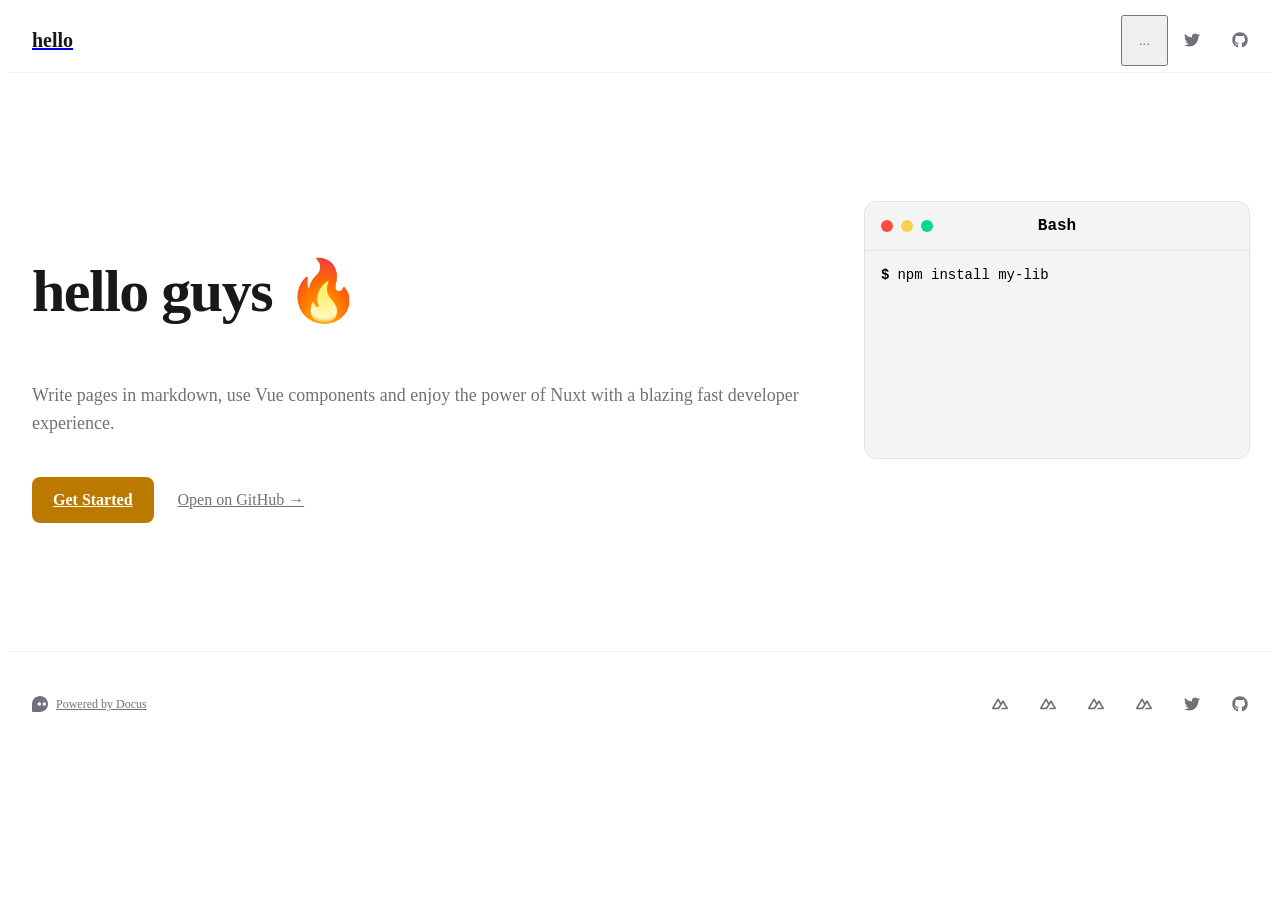
==== commit b13a14f1: "Deploying to gh-pages from @ larbish/docus-from-studio@f464b214eef2765dfc3f205c11a641668ceb3cac 🚀" ====
--- a/index.html
+++ b/index.html
@@ -7,10 +7,10 @@
 <meta name="description" content="The best place to start your documentation.">
 <meta name="og:description" content="The best place to start your documentation.">
 <meta property="og:image" content="https://user-images.githubusercontent.com/904724/185365452-87b7ca7b-6030-4813-a2db-5e65c785bf88.png">
-<meta name="og:title" content="My Docus project"><link rel="modulepreload" href="/docus-from-studio/_payload.js"><style id="pinceau-theme">@media{ :root { --pinceau-mq: initial; --letterSpacing-widest: 0.1em;--letterSpacing-wider: 0.05em;--letterSpacing-wide: 0.025em;--letterSpacing-normal: 0em;--letterSpacing-tight: -0.025em;--letterSpacing-tighter: -0.05em;--fontWeight-black: 900;--fontWeight-extrabold: 800;--fontWeight-bold: 700;--fontWeight-semibold: 600;--fontWeight-medium: 500;--fontWeight-normal: 400;--fontWeight-light: 300;--fontWeight-extralight: 200;--fontWeight-thin: 100;--opacity-total: 1;--opacity-high: 0.8;--opacity-medium: 0.5;--opacity-soft: 0.3;--opacity-light: 0.15;--opacity-bright: 0.1;--opacity-noOpacity: 0;--borderWidth-lg: 3px;--borderWidth-md: 2px;--borderWidth-sm: 1px;--borderWidth-noBorder: 0;--space-rem-875: 0.875rem;--space-rem-625: 0.625rem;--space-rem-375: 0.375rem;--space-rem-125: 0.125rem;--space-px: 1px;--space-96: 24rem;--space-80: 20rem;--space-72: 18rem;--space-64: 16rem;--space-60: 15rem;--space-56: 14rem;--space-52: 13rem;--space-48: 12rem;--space-44: 11rem;--space-40: 10rem;--space-36: 9rem;--space-32: 8rem;--space-28: 7rem;--space-24: 6rem;--space-20: 5rem;--space-16: 4rem;--space-14: 3.5rem;--space-12: 3rem;--space-11: 2.75rem;--space-10: 2.5rem;--space-9: 2.25rem;--space-8: 2rem;--space-7: 1.75rem;--space-6: 1.5rem;--space-5: 1.25rem;--space-4: 1rem;--space-3: 0.75rem;--space-2: 0.5rem;--space-1: 0.25rem;--space-0: 0px;--size-full: 100%;--size-7xl: 80rem;--size-6xl: 72rem;--size-5xl: 64rem;--size-4xl: 56rem;--size-3xl: 48rem;--size-2xl: 42rem;--size-xl: 36rem;--size-lg: 32rem;--size-md: 28rem;--size-sm: 24rem;--size-xs: 20rem;--size-200: 200px;--size-104: 104px;--size-80: 80px;--size-64: 64px;--size-56: 56px;--size-48: 48px;--size-40: 40px;--size-32: 32px;--size-24: 24px;--size-20: 20px;--size-16: 16px;--size-12: 12px;--size-8: 8px;--size-6: 6px;--size-4: 4px;--size-2: 2px;--size-0: 0px;--shadow-none: 0px 0px 0px 0px transparent;--shadow-lg: 0px 10px 15px -3px #000000, 0px 4px 6px -4px #000000;--shadow-md: 0px 4px 6px -1px #000000, 0px 2px 4px -2px #000000;--shadow-sm: 0px 1px 3px 0px #000000, 0px 1px 2px -1px #000000;--shadow-xs: 0px 1px 2px 0px #000000;--height-screen: 100vh;--width-screen: 100vw;--media-portrait: only screen and (orientation: portrait);--media-landscape: only screen and (orientation: landscape);--media-rm: (prefers-reduced-motion: reduce);--media-2xl: (min-width: 1536px);--media-xl: (min-width: 1280px);--media-lg: (min-width: 1024px);--media-md: (min-width: 768px);--media-sm: (min-width: 640px);--media-xs: (min-width: 475px);--docus-loadingBar-gradientColorStop3: #0047e1;--docus-loadingBar-gradientColorStop2: #34cdfe;--docus-loadingBar-gradientColorStop1: #00dc82;--docus-loadingBar-height: 3px;--docus-readableLine: 78ch;--docus-header-height: 64px;--font-mono: ui-monospace, SFMono-Regular, Menlo, Monaco, Consolas, Liberation Mono, Courier New, monospace;--font-serif: ui-serif, Georgia, Cambria, Times New Roman, Times, serif;--font-sans: ui-sans-serif, system-ui, -apple-system, BlinkMacSystemFont, Segoe UI, Roboto, Helvetica Neue, Arial, Noto Sans, sans-serif, Apple Color Emoji, Segoe UI Emoji, Segoe UI Symbol, Noto Color Emoji;--lead-loose: 2;--lead-relaxed: 1.625;--lead-normal: 1.5;--lead-snug: 1.375;--lead-tight: 1.25;--lead-none: 1;--lead-10: 2.5rem;--lead-9: 2.25rem;--lead-8: 2rem;--lead-7: 1.75rem;--lead-6: 1.5rem;--lead-5: 1.25rem;--lead-4: 1rem;--lead-3: .75rem;--lead-2: .5rem;--lead-1: .025rem;--fontSize-9xl: 8rem;--fontSize-8xl: 6rem;--fontSize-7xl: 4.5rem;--fontSize-6xl: 3.75rem;--fontSize-5xl: 3rem;--fontSize-4xl: 2.25rem;--fontSize-3xl: 1.875rem;--fontSize-2xl: 1.5rem;--fontSize-xl: 1.25rem;--fontSize-lg: 1.125rem;--fontSize-base: 1rem;--fontSize-sm: 0.875rem;--fontSize-xs: 0.75rem;--radii-full: 9999px;--radii-3xl: 1.75rem;--radii-2xl: 1.5rem;--radii-xl: 1rem;--radii-xs: 0.25rem;--radii-2xs: 0.125rem;--radii-none: 0px;--radii-lg: 0.75rem;--radii-md: 0.5rem;--radii-sm: 0.375rem;--prose-code-inline-padding: 0.25rem 0.375rem 0.25rem 0.375rem;--prose-code-inline-borderRadius: 0.375rem;--prose-code-block-border-style: solid;--prose-code-block-border-width: 1px;--prose-tbody-tr-borderBottom-style: dashed;--prose-tbody-tr-borderBottom-width: 1px;--prose-thead-borderBottom-style: solid;--prose-thead-borderBottom-width: 1px;--prose-thead-border-style: solid;--prose-thead-border-width: 0px;--prose-table-lineHeight: inherit;--prose-table-textAlign: left;--prose-hr-width: 1px;--prose-hr-style: solid;--prose-li-listStylePosition: outside;--prose-ol-padding: 0 0 0 21px;--prose-ol-listStyleType: decimal;--prose-ul-padding: 0 0 0 21px;--prose-ul-listStyleType: disc;--prose-blockquote-border-style: solid;--prose-blockquote-border-width: 4px;--prose-blockquote-quotes: '201C' '201D' '2018' '2019';--prose-blockquote-padding: 0 0 0 24px;--prose-a-code-color-hover: currentColor;--prose-a-code-color-static: currentColor;--prose-a-hasCode-borderBottom: none;--prose-a-border-distance: 2px;--prose-a-border-color-hover: currentColor;--prose-a-border-color-static: currentColor;--prose-a-border-style-hover: solid;--prose-a-border-style-static: dashed;--prose-a-border-width: 1px;--prose-a-color-static: inherit;--prose-a-textDecoration: none;--prose-h6-margin: 3rem 0 2rem;--prose-h5-margin: 3rem 0 2rem;--prose-h4-margin: 3rem 0 2rem;--prose-h3-margin: 3rem 0 2rem;--prose-h2-margin: 3rem 0 2rem;--prose-h1-margin: 0 0 2rem;--typography-lead-loose: 2;--typography-lead-relaxed: 1.625;--typography-lead-normal: 1.5;--typography-lead-snug: 1.375;--typography-lead-tight: 1.25;--typography-lead-none: 1;--typography-fontWeight-black: 900;--typography-fontWeight-extrabold: 800;--typography-fontWeight-bold: 700;--typography-fontWeight-semibold: 600;--typography-fontWeight-medium: 500;--typography-fontWeight-normal: 400;--typography-fontWeight-light: 300;--typography-fontWeight-extralight: 200;--typography-fontWeight-thin: 100;--typography-fontSize-9xl: 128px;--typography-fontSize-8xl: 96px;--typography-fontSize-7xl: 72px;--typography-fontSize-6xl: 60px;--typography-fontSize-5xl: 48px;--typography-fontSize-4xl: 36px;--typography-fontSize-3xl: 30px;--typography-fontSize-2xl: 24px;--typography-fontSize-xl: 20px;--typography-fontSize-lg: 18px;--typography-fontSize-base: 16px;--typography-fontSize-sm: 14px;--typography-fontSize-xs: 12px;--typography-letterSpacing-wide: 0.025em;--typography-letterSpacing-tight: -0.025em;--typography-verticalMargin-base: 32px;--typography-verticalMargin-sm: 16px;--elements-border-secondary-hover: [object Object];--elements-backdrop-background: #fffc;--elements-backdrop-filter: saturate(200%) blur(20px);--elements-container-maxWidth: 80rem;--color-ruby-900: #380011;--color-ruby-800: #700021;--color-ruby-700: #a90032;--color-ruby-600: #e10043;--color-ruby-500: #ff1a5e;--color-ruby-400: #ff4079;--color-ruby-300: #ff6694;--color-ruby-200: #ff8dae;--color-ruby-100: #ffb3c9;--color-ruby-50: #ffd9e4;--color-pink-900: #380025;--color-pink-800: #70004b;--color-pink-700: #a90070;--color-pink-600: #e10095;--color-pink-500: #ff1ab2;--color-pink-400: #ff40bf;--color-pink-300: #ff66cc;--color-pink-200: #ff8dd8;--color-pink-100: #ffb3e5;--color-pink-50: #ffd9f2;--color-purple-900: #190038;--color-purple-800: #330070;--color-purple-700: #4c00a9;--color-purple-600: #6500e1;--color-purple-500: #811aff;--color-purple-400: #9640ff;--color-purple-300: #ab66ff;--color-purple-200: #c08dff;--color-purple-100: #d5b3ff;--color-purple-50: #ead9ff;--color-royalblue-900: #0b0531;--color-royalblue-800: #160a62;--color-royalblue-700: #211093;--color-royalblue-600: #2c15c4;--color-royalblue-500: #4127e8;--color-royalblue-400: #614bec;--color-royalblue-300: #806ff0;--color-royalblue-200: #a093f3;--color-royalblue-100: #c0b7f7;--color-royalblue-50: #dfdbfb;--color-indigoblue-900: #001238;--color-indigoblue-800: #002370;--color-indigoblue-700: #0035a9;--color-indigoblue-600: #0047e1;--color-indigoblue-500: #1a62ff;--color-indigoblue-400: #407cff;--color-indigoblue-300: #6696ff;--color-indigoblue-200: #8db0ff;--color-indigoblue-100: #b3cbff;--color-indigoblue-50: #d9e5ff;--color-blue-900: #002438;--color-blue-800: #004870;--color-blue-700: #006ca9;--color-blue-600: #0090e1;--color-blue-500: #1aadff;--color-blue-400: #40bbff;--color-blue-300: #66c8ff;--color-blue-200: #8dd6ff;--color-blue-100: #b3e4ff;--color-blue-50: #d9f1ff;--color-lightblue-900: #002e38;--color-lightblue-800: #005c70;--color-lightblue-700: #008aa9;--color-lightblue-600: #00b9e1;--color-lightblue-500: #1ad6ff;--color-lightblue-400: #40ddff;--color-lightblue-300: #66e4ff;--color-lightblue-200: #8deaff;--color-lightblue-100: #b3f1ff;--color-lightblue-50: #d9f8ff;--color-teal-900: #062a28;--color-teal-800: #0b544f;--color-teal-700: #117d77;--color-teal-600: #16a79e;--color-teal-500: #1cd1c6;--color-teal-400: #36e4da;--color-teal-300: #5fe9e1;--color-teal-200: #87efe9;--color-teal-100: #aff4f0;--color-teal-50: #d7faf8;--color-pear-900: #2a2b09;--color-pear-800: #545512;--color-pear-700: #7e801b;--color-pear-600: #a8aa24;--color-pear-500: #d0d32f;--color-pear-400: #d8da52;--color-pear-300: #e0e274;--color-pear-200: #e8e997;--color-pear-100: #eff0ba;--color-pear-50: #f7f8dc;--color-red-900: #380300;--color-red-800: #700700;--color-red-700: #a90a00;--color-red-600: #e10e00;--color-red-500: #ff281a;--color-red-400: #ff4c40;--color-red-300: #ff7066;--color-red-200: #ff948d;--color-red-100: #ffb7b3;--color-red-50: #ffdbd9;--color-orange-900: #381800;--color-orange-800: #702f00;--color-orange-700: #a94700;--color-orange-600: #e15e00;--color-orange-500: #ff7a1a;--color-orange-400: #ff9040;--color-orange-300: #ffa666;--color-orange-200: #ffbd8d;--color-orange-100: #ffd3b3;--color-orange-50: #ffe9d9;--color-yellow-900: #362b03;--color-yellow-800: #6d5605;--color-yellow-700: #a38108;--color-yellow-600: #daac0a;--color-yellow-500: #f5c828;--color-yellow-400: #f7d14c;--color-yellow-300: #f8da70;--color-yellow-200: #fae393;--color-yellow-100: #fcedb7;--color-yellow-50: #fdf6db;--color-green-900: #003f25;--color-green-800: #005e38;--color-green-700: #007e4a;--color-green-600: #009d5d;--color-green-500: #00bd6f;--color-green-400: #00dc82;--color-green-300: #30ffaa;--color-green-200: #83ffcc;--color-green-100: #acffdd;--color-green-50: #d6ffee;--color-gray-900: #18181B;--color-gray-800: #27272A;--color-gray-700: #3f3f46;--color-gray-600: #52525B;--color-gray-500: #71717A;--color-gray-400: #a1a1aa;--color-gray-300: #D4d4d8;--color-gray-200: #e4e4e7;--color-gray-100: #f4f4f5;--color-gray-50: #fafafa;--color-black: #0c0c0d;--color-white: #ffffff;--color-primary-900: #332100;--color-primary-800: #603e00;--color-primary-700: #8e5c00;--color-primary-600: #bb7900;--color-primary-500: orange;--color-primary-400: #ffad17;--color-primary-300: #ffbd44;--color-primary-200: #ffcd71;--color-primary-100: #ffdd9f;--color-primary-50: #ffedcc;--text-6xl-lineHeight: var(--lead-none);--text-6xl-fontSize: var(--fontSize-6xl);--text-5xl-lineHeight: var(--lead-none);--text-5xl-fontSize: var(--fontSize-5xl);--text-4xl-lineHeight: var(--lead-10);--text-4xl-fontSize: var(--fontSize-4xl);--text-3xl-lineHeight: var(--lead-9);--text-3xl-fontSize: var(--fontSize-3xl);--text-2xl-lineHeight: var(--lead-8);--text-2xl-fontSize: var(--fontSize-2xl);--text-xl-lineHeight: var(--lead-7);--text-xl-fontSize: var(--fontSize-xl);--text-lg-lineHeight: var(--lead-7);--text-lg-fontSize: var(--fontSize-lg);--text-base-lineHeight: var(--lead-6);--text-base-fontSize: var(--fontSize-base);--text-sm-lineHeight: var(--lead-5);--text-sm-fontSize: var(--fontSize-sm);--text-xs-lineHeight: var(--lead-4);--text-xs-fontSize: var(--fontSize-xs);--shadow-2xl: 0px 25px 50px -12px var(--color-gray-900);--shadow-xl: 0px 20px 25px -5px var(--color-gray-400), 0px 8px 10px -6px #000000;--docus-footer-padding: var(--space-4) 0;--prose-code-inline-fontWeight: var(--typography-fontWeight-normal);--prose-code-inline-fontSize: var(--typography-fontSize-sm);--prose-code-block-pre-padding: var(--typography-verticalMargin-sm);--prose-code-block-margin: var(--typography-verticalMargin-base) 0;--prose-code-block-fontSize: var(--typography-fontSize-sm);--prose-tbody-code-inline-fontSize: var(--typography-fontSize-sm);--prose-tbody-td-padding: var(--typography-verticalMargin-sm);--prose-th-fontWeight: var(--typography-fontWeight-semibold);--prose-th-padding: 0 var(--typography-verticalMargin-sm) var(--typography-verticalMargin-sm) var(--typography-verticalMargin-sm);--prose-table-fontSize: var(--typography-fontSize-sm);--prose-table-margin: var(--typography-verticalMargin-base) 0;--prose-hr-margin: var(--typography-verticalMargin-base) 0;--prose-li-margin: var(--typography-verticalMargin-sm) 0;--prose-ol-margin: var(--typography-verticalMargin-base) 0;--prose-ul-margin: var(--typography-verticalMargin-base) 0;--prose-blockquote-margin: var(--typography-verticalMargin-base) 0;--prose-a-code-border-style: var(--prose-a-border-style-static);--prose-a-code-border-width: var(--prose-a-border-width);--prose-a-fontWeight: var(--typography-fontWeight-medium);--prose-img-margin: var(--typography-verticalMargin-base) 0;--prose-strong-fontWeight: var(--typography-fontWeight-semibold);--prose-h6-iconSize: var(--typography-fontSize-base);--prose-h6-fontWeight: var(--typography-fontWeight-semibold);--prose-h6-lineHeight: var(--typography-lead-normal);--prose-h6-fontSize: var(--typography-fontSize-lg);--prose-h5-iconSize: var(--typography-fontSize-lg);--prose-h5-fontWeight: var(--typography-fontWeight-semibold);--prose-h5-lineHeight: var(--typography-lead-snug);--prose-h5-fontSize: var(--typography-fontSize-xl);--prose-h4-iconSize: var(--typography-fontSize-lg);--prose-h4-letterSpacing: var(--typography-letterSpacing-tight);--prose-h4-fontWeight: var(--typography-fontWeight-semibold);--prose-h4-lineHeight: var(--typography-lead-snug);--prose-h4-fontSize: var(--typography-fontSize-2xl);--prose-h3-iconSize: var(--typography-fontSize-xl);--prose-h3-letterSpacing: var(--typography-letterSpacing-tight);--prose-h3-fontWeight: var(--typography-fontWeight-semibold);--prose-h3-lineHeight: var(--typography-lead-snug);--prose-h3-fontSize: var(--typography-fontSize-3xl);--prose-h2-iconSize: var(--typography-fontSize-2xl);--prose-h2-letterSpacing: var(--typography-letterSpacing-tight);--prose-h2-fontWeight: var(--typography-fontWeight-semibold);--prose-h2-lineHeight: var(--typography-lead-tight);--prose-h2-fontSize: var(--typography-fontSize-4xl);--prose-h1-iconSize: var(--typography-fontSize-3xl);--prose-h1-letterSpacing: var(--typography-letterSpacing-tight);--prose-h1-fontWeight: var(--typography-fontWeight-bold);--prose-h1-lineHeight: var(--typography-lead-tight);--prose-h1-fontSize: var(--typography-fontSize-5xl);--prose-p-br-margin: var(--typography-verticalMargin-base) 0 0 0;--prose-p-margin: var(--typography-verticalMargin-base) 0;--prose-p-lineHeight: var(--typography-lead-normal);--prose-p-fontSize: var(--typography-fontSize-base);--typography-color-secondary-900: var(--color-gray-900);--typography-color-secondary-800: var(--color-gray-800);--typography-color-secondary-700: var(--color-gray-700);--typography-color-secondary-600: var(--color-gray-600);--typography-color-secondary-500: var(--color-gray-500);--typography-color-secondary-400: var(--color-gray-400);--typography-color-secondary-300: var(--color-gray-300);--typography-color-secondary-200: var(--color-gray-200);--typography-color-secondary-100: var(--color-gray-100);--typography-color-secondary-50: var(--color-gray-50);--typography-color-primary-900: var(--color-primary-900);--typography-color-primary-800: var(--color-primary-800);--typography-color-primary-700: var(--color-primary-700);--typography-color-primary-600: var(--color-primary-600);--typography-color-primary-500: var(--color-primary-500);--typography-color-primary-400: var(--color-primary-400);--typography-color-primary-300: var(--color-primary-300);--typography-color-primary-200: var(--color-primary-200);--typography-color-primary-100: var(--color-primary-100);--typography-color-primary-50: var(--color-primary-50);--typography-font-code: var(--font-mono);--typography-font-body: var(--font-sans);--typography-font-display: var(--font-sans);--elements-state-danger-borderColor-secondary: var(--color-red-200);--elements-state-danger-borderColor-primary: var(--color-red-100);--elements-state-danger-backgroundColor-secondary: var(--color-red-100);--elements-state-danger-backgroundColor-primary: var(--color-red-50);--elements-state-danger-color-secondary: var(--color-red-600);--elements-state-danger-color-primary: var(--color-red-500);--elements-state-warning-borderColor-secondary: var(--color-yellow-200);--elements-state-warning-borderColor-primary: var(--color-yellow-100);--elements-state-warning-backgroundColor-secondary: var(--color-yellow-100);--elements-state-warning-backgroundColor-primary: var(--color-yellow-50);--elements-state-warning-color-secondary: var(--color-yellow-700);--elements-state-warning-color-primary: var(--color-yellow-600);--elements-state-success-borderColor-secondary: var(--color-green-200);--elements-state-success-borderColor-primary: var(--color-green-100);--elements-state-success-backgroundColor-secondary: var(--color-green-100);--elements-state-success-backgroundColor-primary: var(--color-green-50);--elements-state-success-color-secondary: var(--color-green-600);--elements-state-success-color-primary: var(--color-green-500);--elements-state-info-borderColor-secondary: var(--color-blue-200);--elements-state-info-borderColor-primary: var(--color-blue-100);--elements-state-info-backgroundColor-secondary: var(--color-blue-100);--elements-state-info-backgroundColor-primary: var(--color-blue-50);--elements-state-info-color-secondary: var(--color-blue-600);--elements-state-info-color-primary: var(--color-blue-500);--elements-state-primary-borderColor-secondary: var(--color-primary-200);--elements-state-primary-borderColor-primary: var(--color-primary-100);--elements-state-primary-backgroundColor-secondary: var(--color-primary-100);--elements-state-primary-backgroundColor-primary: var(--color-primary-50);--elements-state-primary-color-secondary: var(--color-primary-700);--elements-state-primary-color-primary: var(--color-primary-600);--elements-surface-background-base: var(--color-gray-100);--elements-border-secondary-static: var(--color-gray-200);--elements-border-primary-hover: var(--color-gray-200);--elements-border-primary-static: var(--color-gray-100);--elements-container-padding-md: var(--space-6);--elements-container-padding-sm: var(--space-6);--elements-container-padding-xs: var(--space-4);--elements-container-padding-mobile: var(--space-4);--elements-text-secondary-color-hover: var(--color-gray-700);--elements-text-secondary-color-static: var(--color-gray-500);--elements-text-primary-color-static: var(--color-gray-900);--color-secondary-900: var(--color-gray-900);--color-secondary-800: var(--color-gray-800);--color-secondary-700: var(--color-gray-700);--color-secondary-600: var(--color-gray-600);--color-secondary-500: var(--color-gray-500);--color-secondary-400: var(--color-gray-400);--color-secondary-300: var(--color-gray-300);--color-secondary-200: var(--color-gray-200);--color-secondary-100: var(--color-gray-100);--color-secondary-50: var(--color-gray-50);--prose-code-inline-backgroundColor: var(--typography-color-secondary-100);--prose-code-inline-color: var(--typography-color-secondary-700);--prose-code-block-backgroundColor: var(--typography-color-secondary-100);--prose-code-block-color: var(--typography-color-secondary-700);--prose-code-block-border-color: var(--typography-color-secondary-200);--prose-tbody-tr-borderBottom-color: var(--typography-color-secondary-300);--prose-th-color: var(--typography-color-secondary-600);--prose-thead-borderBottom-color: var(--typography-color-secondary-300);--prose-thead-border-color: var(--typography-color-secondary-300);--prose-hr-color: var(--typography-color-secondary-200);--prose-ol-li-markerColor: var(--typography-color-secondary-500);--prose-ul-li-markerColor: var(--typography-color-secondary-400);--prose-blockquote-border-color: var(--typography-color-secondary-200);--prose-blockquote-color: var(--typography-color-secondary-500);--prose-a-code-background-hover: var(--typography-color-primary-50);--prose-a-code-border-color-hover: var(--typography-color-primary-500);--prose-a-code-border-color-static: var(--typography-color-secondary-400);--prose-a-color-hover: var(--typography-color-primary-500);}}@media { :root.dark { --pinceau-mq: dark; --prose-a-code-color-hover: currentColor;--prose-a-code-color-static: currentColor;--prose-a-border-color-hover: currentColor;--prose-a-border-color-static: currentColor;--prose-a-color-static: inherit;--elements-backdrop-background: #0c0d0ccc;--elements-state-danger-borderColor-secondary: var(--color-red-700);--elements-state-danger-borderColor-primary: var(--color-red-800);--elements-state-danger-backgroundColor-secondary: var(--color-red-800);--elements-state-danger-backgroundColor-primary: var(--color-red-900);--elements-state-danger-color-secondary: var(--color-red-200);--elements-state-danger-color-primary: var(--color-red-300);--elements-state-warning-borderColor-secondary: var(--color-yellow-700);--elements-state-warning-borderColor-primary: var(--color-yellow-800);--elements-state-warning-backgroundColor-secondary: var(--color-yellow-800);--elements-state-warning-backgroundColor-primary: var(--color-yellow-900);--elements-state-warning-color-secondary: var(--color-yellow-200);--elements-state-warning-color-primary: var(--color-yellow-400);--elements-state-success-borderColor-secondary: var(--color-green-700);--elements-state-success-borderColor-primary: var(--color-green-800);--elements-state-success-backgroundColor-secondary: var(--color-green-800);--elements-state-success-backgroundColor-primary: var(--color-green-900);--elements-state-success-color-secondary: var(--color-green-200);--elements-state-success-color-primary: var(--color-green-400);--elements-state-info-borderColor-secondary: var(--color-blue-700);--elements-state-info-borderColor-primary: var(--color-blue-800);--elements-state-info-backgroundColor-secondary: var(--color-blue-800);--elements-state-info-backgroundColor-primary: var(--color-blue-900);--elements-state-info-color-secondary: var(--color-blue-200);--elements-state-info-color-primary: var(--color-blue-400);--elements-state-primary-borderColor-secondary: var(--color-primary-700);--elements-state-primary-borderColor-primary: var(--color-primary-800);--elements-state-primary-backgroundColor-secondary: var(--color-primary-800);--elements-state-primary-backgroundColor-primary: var(--color-primary-900);--elements-state-primary-color-secondary: var(--color-primary-200);--elements-state-primary-color-primary: var(--color-primary-400);--elements-surface-background-base: var(--color-gray-900);--elements-border-secondary-static: var(--color-gray-800);--elements-border-primary-hover: var(--color-gray-800);--elements-border-primary-static: var(--color-gray-900);--elements-text-secondary-color-hover: var(--color-gray-200);--elements-text-secondary-color-static: var(--color-gray-400);--elements-text-primary-color-static: var(--color-gray-50);--prose-code-inline-backgroundColor: var(--typography-color-secondary-900);--prose-code-inline-color: var(--typography-color-secondary-200);--prose-code-block-backgroundColor: var(--typography-color-secondary-900);--prose-code-block-color: var(--typography-color-secondary-200);--prose-code-block-border-color: var(--typography-color-secondary-800);--prose-tbody-tr-borderBottom-color: var(--typography-color-secondary-700);--prose-th-color: var(--typography-color-secondary-400);--prose-thead-borderBottom-color: var(--typography-color-secondary-600);--prose-thead-border-color: var(--typography-color-secondary-600);--prose-hr-color: var(--typography-color-secondary-800);--prose-ol-li-markerColor: var(--typography-color-secondary-500);--prose-ul-li-markerColor: var(--typography-color-secondary-500);--prose-blockquote-border-color: var(--typography-color-secondary-700);--prose-blockquote-color: var(--typography-color-secondary-400);--prose-a-code-background-hover: var(--typography-color-primary-900);--prose-a-code-border-color-hover: var(--typography-color-primary-600);--prose-a-code-border-color-static: var(--typography-color-secondary-600);--prose-a-color-hover: var(--typography-color-primary-400);}} </style><style id="pinceau-runtime-hydratable">@media{.phy[--]{--puid:os-85q-v;}.pv-loRm3F{max-width:var(--elements-container-maxWidth);padding-left:var(--elements-container-padding-mobile);padding-right:var(--elements-container-padding-mobile);}@media (min-width: 475px){.pv-loRm3F{padding-left:var(--elements-container-padding-xs);padding-right:var(--elements-container-padding-xs);}}@media (min-width: 640px){.pv-loRm3F{padding-left:var(--elements-container-padding-sm);padding-right:var(--elements-container-padding-sm);}}@media (min-width: 768px){.pv-loRm3F{padding-left:var(--elements-container-padding-md);padding-right:var(--elements-container-padding-md);}}}
-@media{.phy[--]{--puid:uv7v4w-c;}.pc-uv7v4w[data-v-82a27701]{---pbs-background-color:var(--color-primary-600);---m49-background-color:var(--color-primary-500);---bvg-border:1px solid var(--color-primary-600);}}
-@media{.phy[--]{--puid:uv7v4w-v;}.pv-XXdgO-{padding:var(--space-rem-625) var(--space-5);font-size:var(--text-base-fontSize);line-height:var(--text-base-lineHeight);}}
-</style><link rel="modulepreload" as="script" crossorigin href="/docus-from-studio/_nuxt/entry.5485cb0d.js"><link rel="preload" as="style" href="/docus-from-studio/_nuxt/entry.d6789fe8.css"><link rel="modulepreload" as="script" crossorigin href="/docus-from-studio/_nuxt/DocsAsideTree.b47c7654.js"><link rel="preload" as="style" href="/docus-from-studio/_nuxt/DocsAsideTree.07608aca.css"><link rel="modulepreload" as="script" crossorigin href="/docus-from-studio/_nuxt/index.e6837c14.js"><link rel="modulepreload" as="script" crossorigin href="/docus-from-studio/_nuxt/runtime-core.esm-bundler.92c6bc06.js"><link rel="modulepreload" as="script" crossorigin href="/docus-from-studio/_nuxt/cookie.e9152437.js"><link rel="modulepreload" as="script" crossorigin href="/docus-from-studio/_nuxt/Container.6caa0b4c.js"><link rel="preload" as="style" href="/docus-from-studio/_nuxt/Container.ebe121bd.css"><link rel="modulepreload" as="script" crossorigin href="/docus-from-studio/_nuxt/query.c3f7607a.js"><link rel="modulepreload" as="script" crossorigin href="/docus-from-studio/_nuxt/AppLayout.d106e282.js"><link rel="modulepreload" as="script" crossorigin href="/docus-from-studio/_nuxt/document-driven.6929cb73.js"><link rel="preload" as="style" href="/docus-from-studio/_nuxt/ButtonLink.48435b1c.css"><link rel="preload" as="style" href="/docus-from-studio/_nuxt/DocumentDrivenNotFound.6f996de9.css"><link rel="modulepreload" as="script" crossorigin href="/docus-from-studio/_nuxt/DocumentDrivenEmpty.f38f71f2.js"><link rel="modulepreload" as="script" crossorigin href="/docus-from-studio/_nuxt/ContentRenderer.cf46ff6d.js"><link rel="modulepreload" as="script" crossorigin href="/docus-from-studio/_nuxt/ContentRendererMarkdown.106f7754.js"><link rel="modulepreload" as="script" crossorigin href="/docus-from-studio/_nuxt/DocumentDrivenNotFound.c71564c4.js"><link rel="modulepreload" as="script" crossorigin href="/docus-from-studio/_nuxt/ButtonLink.b27032df.js"><link rel="modulepreload" as="script" crossorigin href="/docus-from-studio/_nuxt/ContentSlot.5d27800f.js"><link rel="modulepreload" as="script" crossorigin href="/docus-from-studio/_nuxt/layout.89c246dd.js"><link rel="modulepreload" as="script" crossorigin href="/docus-from-studio/_nuxt/page.b2a8aed9.js"><link rel="modulepreload" as="script" crossorigin href="/docus-from-studio/_nuxt/IconDocus.a88beedc.js"><link rel="modulepreload" as="script" crossorigin href="/docus-from-studio/_nuxt/IconNuxtLabs.83fb0889.js"><link rel="modulepreload" as="script" crossorigin href="/docus-from-studio/_nuxt/BlockHero.fa65a14b.js"><link rel="modulepreload" as="script" crossorigin href="/docus-from-studio/_nuxt/Terminal.92d2ab80.js"><link rel="modulepreload" as="script" crossorigin href="/docus-from-studio/_nuxt/index.37d83a56.js"><link rel="prefetch" as="script" crossorigin href="/docus-from-studio/_nuxt/empty.f9efc705.js"><link rel="prefetch" as="script" crossorigin href="/docus-from-studio/_nuxt/default.0ad55204.js"><link rel="prefetch" as="style" href="/docus-from-studio/_nuxt/DocsAside.bf9aa5b3.css"><link rel="prefetch" as="style" href="/docus-from-studio/_nuxt/Alert.3898875f.css"><link rel="prefetch" as="style" href="/docus-from-studio/_nuxt/ProseA.da41ba18.css"><link rel="prefetch" as="style" href="/docus-from-studio/_nuxt/DocsPageBottom.4e954490.css"><link rel="prefetch" as="style" href="/docus-from-studio/_nuxt/DocsPrevNext.987ff504.css"><link rel="prefetch" as="style" href="/docus-from-studio/_nuxt/DocsTocLinks.fd8b5371.css"><link rel="prefetch" as="style" href="/docus-from-studio/_nuxt/DocsToc.2ca17515.css"><link rel="prefetch" as="style" href="/docus-from-studio/_nuxt/DocsPageLayout.600853e9.css"><link rel="prefetch" as="script" crossorigin href="/docus-from-studio/_nuxt/DocsPageLayout.bb8d3962.js"><link rel="prefetch" as="script" crossorigin href="/docus-from-studio/_nuxt/DocsAside.06afd717.js"><link rel="prefetch" as="script" crossorigin href="/docus-from-studio/_nuxt/ProseCodeInline.dfb4de0d.js"><link rel="prefetch" as="script" crossorigin href="/docus-from-studio/_nuxt/Alert.8a2dab4c.js"><link rel="prefetch" as="script" crossorigin href="/docus-from-studio/_nuxt/DocsPageBottom.1da31551.js"><link rel="prefetch" as="script" crossorigin href="/docus-from-studio/_nuxt/ProseA.a8b9c5a6.js"><link rel="prefetch" as="script" crossorigin href="/docus-from-studio/_nuxt/EditOnLink.vue.5f33b508.js"><link rel="prefetch" as="script" crossorigin href="/docus-from-studio/_nuxt/DocsPrevNext.07444c04.js"><link rel="prefetch" as="script" crossorigin href="/docus-from-studio/_nuxt/DocsToc.82d11f4a.js"><link rel="prefetch" as="script" crossorigin href="/docus-from-studio/_nuxt/DocsTocLinks.e7885083.js"><link rel="prefetch" as="script" crossorigin href="/docus-from-studio/_nuxt/client-db.4cde7aa9.js"><link rel="prefetch" as="script" crossorigin href="/docus-from-studio/_nuxt/useStudio.6b213b14.js"><link rel="prefetch" as="style" href="/docus-from-studio/_nuxt/ContentPreviewMode.4ea6e8c4.css"><link rel="prefetch" as="script" crossorigin href="/docus-from-studio/_nuxt/asyncData.749217ea.js"><link rel="prefetch" as="script" crossorigin href="/docus-from-studio/_nuxt/ContentPreviewMode.7650d164.js"><link rel="prefetch" as="script" crossorigin href="/docus-from-studio/_nuxt/error-component.d20ed3fe.js"><link rel="stylesheet" href="/docus-from-studio/_nuxt/entry.d6789fe8.css"><link rel="stylesheet" href="/docus-from-studio/_nuxt/DocsAsideTree.07608aca.css"><link rel="stylesheet" href="/docus-from-studio/_nuxt/Container.ebe121bd.css"><link rel="stylesheet" href="/docus-from-studio/_nuxt/ButtonLink.48435b1c.css"><link rel="stylesheet" href="/docus-from-studio/_nuxt/DocumentDrivenNotFound.6f996de9.css"><style>.nuxt-progress{background:repeating-linear-gradient(to right,var(--docus-loadingBar-gradientColorStop1) 0,var(--docus-loadingBar-gradientColorStop2) 50%,var(--docus-loadingBar-gradientColorStop3) 100%);height:var(--docus-loadingBar-height);left:0;opacity:1;position:fixed;right:0;top:0;transition:width .1s,height .4s,opacity .4s;width:0;z-index:999999}</style><style>[data-v-a4f702bf] .icon{height:var(--space-4);width:var(--space-4)}.has-dialog .left .navbar-logo[data-v-a4f702bf]{display:none}@media (min-width:1024px){.has-dialog .left .navbar-logo[data-v-a4f702bf]{display:block}}.center .navbar-logo[data-v-a4f702bf]{display:block}@media (min-width:1024px){.center .navbar-logo[data-v-a4f702bf]{display:none}}header[data-v-a4f702bf]{-webkit-backdrop-filter:var(--elements-backdrop-filter);backdrop-filter:var(--elements-backdrop-filter);background-color:var(--elements-backdrop-background);border-bottom:1px solid var(--elements-border-primary-static);height:var(--docus-header-height);position:sticky;top:0;width:100%;z-index:10}header .container[data-v-a4f702bf]{display:grid;gap:var(--space-2);grid-template-columns:repeat(12,minmax(0,1fr));height:100%}header .section[data-v-a4f702bf]{align-items:center;display:flex;flex:none}header .section.left[data-v-a4f702bf]{grid-column:span 4/span 4}@media (min-width:1024px){header .section.left[data-v-a4f702bf]{margin-left:0}}header .section.center[data-v-a4f702bf]{flex:1;grid-column:span 4/span 4;justify-content:center}header .section.right[data-v-a4f702bf]{align-items:center;display:flex;flex:none;grid-column:span 4/span 4;justify-content:flex-end;margin-right:calc(0px - var(--space-4))}header .section.right .social-icons[data-v-a4f702bf]{display:none}@media (min-width:768px){header .section.right .social-icons[data-v-a4f702bf]{align-items:center;display:flex}}</style><style>a[data-v-adf7d3fd]{align-items:center;display:flex;flex:none}a span[data-v-adf7d3fd]{color:var(--color-gray-900);font-size:var(--fontSize-xl);font-weight:var(--fontWeight-bold)}:root.dark a span[data-v-adf7d3fd]{color:var(--color-gray-100)}a span[data-v-adf7d3fd]:hover{color:var(--color-gray-500)}</style><style>svg[data-v-d75614a5]{color:var(--color-gray-900);height:var(--space-6);width:auto}:root.dark svg[data-v-d75614a5]{color:var(--color-gray-100)}@media (min-width:640px){svg[data-v-d75614a5]{height:var(--space-7)}}</style><style>nav[data-v-8745ff8e]{display:none}@media (min-width:1024px){nav[data-v-8745ff8e]{display:block}}nav ul[data-v-8745ff8e]{align-items:center;display:flex;flex:1;justify-content:center;max-width:100%;overflow:hidden;text-overflow:ellipsis;white-space:nowrap}nav ul>*+*[data-v-8745ff8e]{margin-left:var(--space-2)}nav ul li[data-v-8745ff8e]{display:inline-flex;gap:var(--space-1)}nav ul .link[data-v-8745ff8e]{align-items:center;border-radius:var(--radii-md);display:flex;font-size:var(--fontSize-sm);gap:var(--space-2);outline:none;padding:var(--space-2) var(--space-4);transition:background .2s ease}nav ul .link svg[data-v-8745ff8e]{display:inline-block}nav ul .link.active[data-v-8745ff8e],nav ul .link[data-v-8745ff8e]:active,nav ul .link[data-v-8745ff8e]:hover{background-color:var(--color-gray-100)}:root.dark nav ul .link.active[data-v-8745ff8e],:root.dark nav ul .link[data-v-8745ff8e]:active,:root.dark nav ul .link[data-v-8745ff8e]:hover{background-color:var(--color-gray-900)}nav ul .link.active[data-v-8745ff8e]{box-shadow:inset 0 2px 4px 0 rgba(0,0,0,.05);font-weight:var(--fontWeight-semibold)}</style><style>button[data-v-e411c7df]{color:var(--color-gray-500);display:flex;padding:var(--space-4)}:root.dark button[data-v-e411c7df]{color:var(--color-gray-400)}button[data-v-e411c7df]:hover{color:var(--color-gray-700)}:root.dark button[data-v-e411c7df]:hover{color:var(--color-gray-200)}</style><style>a[data-v-92610fb2]{color:var(--color-gray-500);display:flex;padding:var(--space-4)}:root.dark a[data-v-92610fb2]{color:var(--color-gray-400)}a[data-v-92610fb2]:hover{color:var(--color-gray-700)}:root.dark a[data-v-92610fb2]:hover{color:var(--color-gray-200)}</style><style>footer[data-v-4d42b212]{border-top:1px solid var(--elements-border-primary-static);padding:var(--docus-footer-padding)}footer .footer-container[data-v-4d42b212]{display:grid;gap:var(--space-2);grid-template-columns:repeat(12,minmax(0,1fr));justify-items:center}@media (min-width:640px){footer .footer-container[data-v-4d42b212]{justify-items:legacy}}footer .footer-container[data-v-4d42b212] .icon{height:var(--space-4);width:var(--space-4)}footer .footer-container a[data-v-4d42b212]{color:var(--color-gray-500)}:root.dark footer .footer-container a[data-v-4d42b212]{color:var(--color-gray-400)}footer .footer-container a[data-v-4d42b212]:hover{color:var(--color-gray-700)}:root.dark footer .footer-container a[data-v-4d42b212]:hover{color:var(--color-gray-200)}footer .footer-container .left[data-v-4d42b212]{display:flex;grid-column:span 12/span 12;order:1;padding-bottom:var(--space-4);padding-top:var(--space-4)}@media (min-width:640px){footer .footer-container .left[data-v-4d42b212]{grid-column:span 3/span 3;order:0}}footer .footer-container .left a[data-v-4d42b212]{align-items:center;display:flex}footer .footer-container .left p[data-v-4d42b212]{font-size:var(--text-xs-fontSize);font-weight:var(--fontWeight-medium);line-height:var(--text-xs-lineHeight)}footer .footer-container .left-icon[data-v-4d42b212]{fill:currentcolor;flex-shrink:0;height:var(--space-4);margin-right:var(--space-2);width:var(--space-4)}footer .footer-container .center[data-v-4d42b212]{align-items:center;display:flex;flex-direction:column;grid-column:span 12/span 12}@media (min-width:640px){footer .footer-container .center[data-v-4d42b212]{flex-direction:row;grid-column:span 6/span 6;justify-content:center}}footer .footer-container .center .text-link[data-v-4d42b212]{font-size:var(--text-sm-fontSize);font-weight:var(--fontWeight-medium);line-height:var(--text-sm-lineHeight);padding:var(--space-2)}footer .footer-container .right[data-v-4d42b212]{align-items:center;display:flex;grid-column:span 12/span 12;justify-content:flex-end}@media (min-width:640px){footer .footer-container .right[data-v-4d42b212]{grid-column:span 3/span 3;margin-right:calc(0px - var(--space-4))}}footer .footer-container .right .icon-link[data-v-4d42b212]{display:flex;padding:var(--space-4)}</style><style>.page-layout[data-v-710378ef]{display:flex;flex-direction:column;position:relative}</style><style>.block-hero[data-v-1fcc11e2]{padding:var(--space-20) 0}@media (min-width:640px){.block-hero[data-v-1fcc11e2]{padding:var(--space-24) 0}}@media (min-width:1024px){.block-hero[data-v-1fcc11e2]{padding:var(--space-32) 0}}.block-hero .layout[data-v-1fcc11e2]{display:grid;gap:var(--space-8)}@media (min-width:1024px){.block-hero .layout[data-v-1fcc11e2]{grid-template-columns:repeat(3,minmax(0,1fr))}.block-hero .content[data-v-1fcc11e2]{grid-column:span 2/span 2}}.block-hero .content .announce[data-v-1fcc11e2]{margin-bottom:var(--space-2);text-align:center}@media (min-width:1024px){.block-hero .content .announce[data-v-1fcc11e2]{text-align:left}}.block-hero .content .title[data-v-1fcc11e2]{color:var(--elements-text-primary-color-static);font-size:var(--text-4xl-fontSize);font-weight:var(--fontWeight-bold);letter-spacing:var(--letterSpacing-tight);line-height:var(--text-4xl-lineHeight);text-align:center}@media (min-width:640px){.block-hero .content .title[data-v-1fcc11e2]{font-size:var(--text-5xl-fontSize);line-height:var(--text-5xl-lineHeight)}}@media (min-width:1024px){.block-hero .content .title[data-v-1fcc11e2]{font-size:var(--text-6xl-fontSize);line-height:var(--text-6xl-lineHeight);text-align:left}}.block-hero .content .description[data-v-1fcc11e2]{color:var(--elements-text-secondary-color-static);font-size:var(--text-lg-fontSize);line-height:var(--text-lg-lineHeight);margin-top:var(--space-4);text-align:center}@media (min-width:1024px){.block-hero .content .description[data-v-1fcc11e2]{text-align:left}}.block-hero .content .extra[data-v-1fcc11e2]{margin-top:var(--space-6)}.block-hero .content .actions[data-v-1fcc11e2]{align-items:center;display:flex;flex-direction:column;gap:var(--space-4);justify-content:center;margin-top:var(--space-6)}@media (min-width:640px){.block-hero .content .actions[data-v-1fcc11e2]{flex-direction:row;gap:var(--space-6);margin-top:var(--space-10)}}@media (min-width:1024px){.block-hero .content .actions[data-v-1fcc11e2]{justify-content:flex-start}}.block-hero .content .actions .cta[data-v-1fcc11e2]{margin-bottom:0}.block-hero .content .actions .secondary[data-v-1fcc11e2]{color:var(--elements-text-secondary-color-static);font-weight:var(--fontWeight-medium)}.block-hero .content .actions .secondary[data-v-1fcc11e2]:hover{color:var(--elements-text-secondary-color-hover)}</style><style>.button-link[data-v-82a27701]{align-items:center;background-color:var(---pbs-background-color);border:1px solid transparent;border-radius:var(--radii-md);color:var(--color-white);display:inline-flex;flex:none;font-weight:var(--fontWeight-bold);transition:all .1s ease-in-out}.button-link[data-v-82a27701]:hover{background-color:var(---m49-background-color)}.button-link[data-v-82a27701]:focus{border:var(---bvg-border)}.button-link .icon[data-v-82a27701]{margin-right:var(--space-1)}</style><style>.terminal[data-v-a96fd863]{background:var(--elements-surface-background-base);border:1px solid var(--elements-border-secondary-static);border-radius:var(--radii-lg);cursor:pointer;display:flex;flex-direction:column;height:var(--space-64);overflow:hidden;position:relative;width:100%}.terminal .copied[data-v-a96fd863]{align-items:center;display:flex;justify-content:center;z-index:10}.terminal .copied[data-v-a96fd863],.terminal .copied .scrim[data-v-a96fd863]{height:100%;left:0;position:absolute;top:0;width:100%}.terminal .copied .scrim[data-v-a96fd863]{background:var(--color-gray-500);opacity:.75}:root.dark .terminal .copied .scrim[data-v-a96fd863]{background:var(--color-gray-900)}.terminal .copied .content[data-v-a96fd863]{color:var(--color-gray-100);font-size:var(--fontSize-lg);font-weight:var(--fontWeight-semibold);z-index:10}.terminal .header[data-v-a96fd863]{align-items:center;border-bottom:1px solid var(--elements-border-secondary-static);display:flex;height:var(--space-12);position:relative;width:100%}.terminal .header .controls[data-v-a96fd863]{display:flex;margin-left:var(--space-4)}.terminal .header .controls div[data-v-a96fd863]:first-child{background:var(--color-red-400);border-radius:var(--radii-full);height:var(--space-3);width:var(--space-3)}.terminal .header .controls div[data-v-a96fd863]:nth-child(2){background:var(--color-yellow-400)}.terminal .header .controls div[data-v-a96fd863]:nth-child(2),.terminal .header .controls div[data-v-a96fd863]:nth-child(3){border-radius:var(--radii-full);height:var(--space-3);margin-left:var(--space-2);width:var(--space-3)}.terminal .header .controls div[data-v-a96fd863]:nth-child(3){background:var(--color-green-400)}.terminal .header .title[data-v-a96fd863]{align-items:center;display:flex;font-family:var(--font-mono);font-weight:var(--fontWeight-semibold);height:100%;justify-content:center;left:0;position:absolute;top:0;width:100%}.terminal .window[data-v-a96fd863]{display:flex;flex:1 1 0%;font-family:var(--font-mono);font-size:var(--text-sm-fontSize);padding:var(--space-4)}.terminal .window .sign[data-v-a96fd863]{display:inline-block;font-weight:var(--fontWeight-bold);margin-right:var(--space-2);-webkit-user-select:none;-moz-user-select:none;user-select:none}.terminal .window .content[data-v-a96fd863]{display:inline-block}.terminal .prompt[data-v-a96fd863]{font-weight:var(--fontWeight-semibold);opacity:0;padding-bottom:var(--space-2);padding-top:var(--space-2);text-align:center}.terminal:hover .prompt[data-v-a96fd863]{opacity:1}</style><script>"use strict";const w=window,de=document.documentElement,knownColorSchemes=["dark","light"],preference=window.localStorage.getItem("nuxt-color-mode")||"system";let value=preference==="system"?getColorScheme():preference;const forcedColorMode=de.getAttribute("data-color-mode-forced");forcedColorMode&&(value=forcedColorMode),addColorScheme(value),w["__NUXT_COLOR_MODE__"]={preference,value,getColorScheme,addColorScheme,removeColorScheme};function addColorScheme(e){const o=""+e+"",t="theme";de.classList?de.classList.add(o):de.className+=" "+o,t&&de.setAttribute("data-"+t,e)}function removeColorScheme(e){const o=""+e+"",t="theme";de.classList?de.classList.remove(o):de.className=de.className.replace(new RegExp(o,"g"),""),t&&de.removeAttribute("data-"+t)}function prefersColorScheme(e){return w.matchMedia("(prefers-color-scheme"+e+")")}function getColorScheme(){if(w.matchMedia&&prefersColorScheme("").media!=="not all"){for(const e of knownColorSchemes)if(prefersColorScheme(":"+e).matches)return e}return"light"}
+<meta name="og:title" content="My Docus project"><link rel="modulepreload" href="/docus-from-studio/_payload.js"><style id="pinceau-theme">@media{ :root { --pinceau-mq: initial; --letterSpacing-widest: 0.1em;--letterSpacing-wider: 0.05em;--letterSpacing-wide: 0.025em;--letterSpacing-normal: 0em;--letterSpacing-tight: -0.025em;--letterSpacing-tighter: -0.05em;--fontWeight-black: 900;--fontWeight-extrabold: 800;--fontWeight-bold: 700;--fontWeight-semibold: 600;--fontWeight-medium: 500;--fontWeight-normal: 400;--fontWeight-light: 300;--fontWeight-extralight: 200;--fontWeight-thin: 100;--opacity-total: 1;--opacity-high: 0.8;--opacity-medium: 0.5;--opacity-soft: 0.3;--opacity-light: 0.15;--opacity-bright: 0.1;--opacity-noOpacity: 0;--borderWidth-lg: 3px;--borderWidth-md: 2px;--borderWidth-sm: 1px;--borderWidth-noBorder: 0;--space-rem-875: 0.875rem;--space-rem-625: 0.625rem;--space-rem-375: 0.375rem;--space-rem-125: 0.125rem;--space-px: 1px;--space-96: 24rem;--space-80: 20rem;--space-72: 18rem;--space-64: 16rem;--space-60: 15rem;--space-56: 14rem;--space-52: 13rem;--space-48: 12rem;--space-44: 11rem;--space-40: 10rem;--space-36: 9rem;--space-32: 8rem;--space-28: 7rem;--space-24: 6rem;--space-20: 5rem;--space-16: 4rem;--space-14: 3.5rem;--space-12: 3rem;--space-11: 2.75rem;--space-10: 2.5rem;--space-9: 2.25rem;--space-8: 2rem;--space-7: 1.75rem;--space-6: 1.5rem;--space-5: 1.25rem;--space-4: 1rem;--space-3: 0.75rem;--space-2: 0.5rem;--space-1: 0.25rem;--space-0: 0px;--size-full: 100%;--size-7xl: 80rem;--size-6xl: 72rem;--size-5xl: 64rem;--size-4xl: 56rem;--size-3xl: 48rem;--size-2xl: 42rem;--size-xl: 36rem;--size-lg: 32rem;--size-md: 28rem;--size-sm: 24rem;--size-xs: 20rem;--size-200: 200px;--size-104: 104px;--size-80: 80px;--size-64: 64px;--size-56: 56px;--size-48: 48px;--size-40: 40px;--size-32: 32px;--size-24: 24px;--size-20: 20px;--size-16: 16px;--size-12: 12px;--size-8: 8px;--size-6: 6px;--size-4: 4px;--size-2: 2px;--size-0: 0px;--shadow-none: 0px 0px 0px 0px transparent;--shadow-lg: 0px 10px 15px -3px #000000, 0px 4px 6px -4px #000000;--shadow-md: 0px 4px 6px -1px #000000, 0px 2px 4px -2px #000000;--shadow-sm: 0px 1px 3px 0px #000000, 0px 1px 2px -1px #000000;--shadow-xs: 0px 1px 2px 0px #000000;--height-screen: 100vh;--width-screen: 100vw;--media-portrait: only screen and (orientation: portrait);--media-landscape: only screen and (orientation: landscape);--media-rm: (prefers-reduced-motion: reduce);--media-2xl: (min-width: 1536px);--media-xl: (min-width: 1280px);--media-lg: (min-width: 1024px);--media-md: (min-width: 768px);--media-sm: (min-width: 640px);--media-xs: (min-width: 475px);--docus-loadingBar-gradientColorStop3: #0047e1;--docus-loadingBar-gradientColorStop2: #34cdfe;--docus-loadingBar-gradientColorStop1: #00dc82;--docus-loadingBar-height: 3px;--docus-readableLine: 78ch;--docus-header-height: 64px;--font-mono: ui-monospace, SFMono-Regular, Menlo, Monaco, Consolas, Liberation Mono, Courier New, monospace;--font-serif: ui-serif, Georgia, Cambria, Times New Roman, Times, serif;--font-sans: ui-sans-serif, system-ui, -apple-system, BlinkMacSystemFont, Segoe UI, Roboto, Helvetica Neue, Arial, Noto Sans, sans-serif, Apple Color Emoji, Segoe UI Emoji, Segoe UI Symbol, Noto Color Emoji;--lead-loose: 2;--lead-relaxed: 1.625;--lead-normal: 1.5;--lead-snug: 1.375;--lead-tight: 1.25;--lead-none: 1;--lead-10: 2.5rem;--lead-9: 2.25rem;--lead-8: 2rem;--lead-7: 1.75rem;--lead-6: 1.5rem;--lead-5: 1.25rem;--lead-4: 1rem;--lead-3: .75rem;--lead-2: .5rem;--lead-1: .025rem;--fontSize-9xl: 8rem;--fontSize-8xl: 6rem;--fontSize-7xl: 4.5rem;--fontSize-6xl: 3.75rem;--fontSize-5xl: 3rem;--fontSize-4xl: 2.25rem;--fontSize-3xl: 1.875rem;--fontSize-2xl: 1.5rem;--fontSize-xl: 1.25rem;--fontSize-lg: 1.125rem;--fontSize-base: 1rem;--fontSize-sm: 0.875rem;--fontSize-xs: 0.75rem;--radii-full: 9999px;--radii-3xl: 1.75rem;--radii-2xl: 1.5rem;--radii-xl: 1rem;--radii-xs: 0.25rem;--radii-2xs: 0.125rem;--radii-none: 0px;--radii-lg: 0.75rem;--radii-md: 0.5rem;--radii-sm: 0.375rem;--prose-code-inline-padding: 0.25rem 0.375rem 0.25rem 0.375rem;--prose-code-inline-borderRadius: 0.375rem;--prose-code-block-border-style: solid;--prose-code-block-border-width: 1px;--prose-tbody-tr-borderBottom-style: dashed;--prose-tbody-tr-borderBottom-width: 1px;--prose-thead-borderBottom-style: solid;--prose-thead-borderBottom-width: 1px;--prose-thead-border-style: solid;--prose-thead-border-width: 0px;--prose-table-lineHeight: inherit;--prose-table-textAlign: left;--prose-hr-width: 1px;--prose-hr-style: solid;--prose-li-listStylePosition: outside;--prose-ol-padding: 0 0 0 21px;--prose-ol-listStyleType: decimal;--prose-ul-padding: 0 0 0 21px;--prose-ul-listStyleType: disc;--prose-blockquote-border-style: solid;--prose-blockquote-border-width: 4px;--prose-blockquote-quotes: '201C' '201D' '2018' '2019';--prose-blockquote-padding: 0 0 0 24px;--prose-a-code-color-hover: currentColor;--prose-a-code-color-static: currentColor;--prose-a-hasCode-borderBottom: none;--prose-a-border-distance: 2px;--prose-a-border-color-hover: currentColor;--prose-a-border-color-static: currentColor;--prose-a-border-style-hover: solid;--prose-a-border-style-static: dashed;--prose-a-border-width: 1px;--prose-a-color-static: inherit;--prose-a-textDecoration: none;--prose-h6-margin: 3rem 0 2rem;--prose-h5-margin: 3rem 0 2rem;--prose-h4-margin: 3rem 0 2rem;--prose-h3-margin: 3rem 0 2rem;--prose-h2-margin: 3rem 0 2rem;--prose-h1-margin: 0 0 2rem;--typography-lead-loose: 2;--typography-lead-relaxed: 1.625;--typography-lead-normal: 1.5;--typography-lead-snug: 1.375;--typography-lead-tight: 1.25;--typography-lead-none: 1;--typography-fontWeight-black: 900;--typography-fontWeight-extrabold: 800;--typography-fontWeight-bold: 700;--typography-fontWeight-semibold: 600;--typography-fontWeight-medium: 500;--typography-fontWeight-normal: 400;--typography-fontWeight-light: 300;--typography-fontWeight-extralight: 200;--typography-fontWeight-thin: 100;--typography-fontSize-9xl: 128px;--typography-fontSize-8xl: 96px;--typography-fontSize-7xl: 72px;--typography-fontSize-6xl: 60px;--typography-fontSize-5xl: 48px;--typography-fontSize-4xl: 36px;--typography-fontSize-3xl: 30px;--typography-fontSize-2xl: 24px;--typography-fontSize-xl: 20px;--typography-fontSize-lg: 18px;--typography-fontSize-base: 16px;--typography-fontSize-sm: 14px;--typography-fontSize-xs: 12px;--typography-letterSpacing-wide: 0.025em;--typography-letterSpacing-tight: -0.025em;--typography-verticalMargin-base: 32px;--typography-verticalMargin-sm: 16px;--elements-border-secondary-hover: [object Object];--elements-backdrop-background: #fffc;--elements-backdrop-filter: saturate(200%) blur(20px);--elements-container-maxWidth: 80rem;--color-ruby-900: #380011;--color-ruby-800: #700021;--color-ruby-700: #a90032;--color-ruby-600: #e10043;--color-ruby-500: #ff1a5e;--color-ruby-400: #ff4079;--color-ruby-300: #ff6694;--color-ruby-200: #ff8dae;--color-ruby-100: #ffb3c9;--color-ruby-50: #ffd9e4;--color-pink-900: #380025;--color-pink-800: #70004b;--color-pink-700: #a90070;--color-pink-600: #e10095;--color-pink-500: #ff1ab2;--color-pink-400: #ff40bf;--color-pink-300: #ff66cc;--color-pink-200: #ff8dd8;--color-pink-100: #ffb3e5;--color-pink-50: #ffd9f2;--color-purple-900: #190038;--color-purple-800: #330070;--color-purple-700: #4c00a9;--color-purple-600: #6500e1;--color-purple-500: #811aff;--color-purple-400: #9640ff;--color-purple-300: #ab66ff;--color-purple-200: #c08dff;--color-purple-100: #d5b3ff;--color-purple-50: #ead9ff;--color-royalblue-900: #0b0531;--color-royalblue-800: #160a62;--color-royalblue-700: #211093;--color-royalblue-600: #2c15c4;--color-royalblue-500: #4127e8;--color-royalblue-400: #614bec;--color-royalblue-300: #806ff0;--color-royalblue-200: #a093f3;--color-royalblue-100: #c0b7f7;--color-royalblue-50: #dfdbfb;--color-indigoblue-900: #001238;--color-indigoblue-800: #002370;--color-indigoblue-700: #0035a9;--color-indigoblue-600: #0047e1;--color-indigoblue-500: #1a62ff;--color-indigoblue-400: #407cff;--color-indigoblue-300: #6696ff;--color-indigoblue-200: #8db0ff;--color-indigoblue-100: #b3cbff;--color-indigoblue-50: #d9e5ff;--color-blue-900: #002438;--color-blue-800: #004870;--color-blue-700: #006ca9;--color-blue-600: #0090e1;--color-blue-500: #1aadff;--color-blue-400: #40bbff;--color-blue-300: #66c8ff;--color-blue-200: #8dd6ff;--color-blue-100: #b3e4ff;--color-blue-50: #d9f1ff;--color-lightblue-900: #002e38;--color-lightblue-800: #005c70;--color-lightblue-700: #008aa9;--color-lightblue-600: #00b9e1;--color-lightblue-500: #1ad6ff;--color-lightblue-400: #40ddff;--color-lightblue-300: #66e4ff;--color-lightblue-200: #8deaff;--color-lightblue-100: #b3f1ff;--color-lightblue-50: #d9f8ff;--color-teal-900: #062a28;--color-teal-800: #0b544f;--color-teal-700: #117d77;--color-teal-600: #16a79e;--color-teal-500: #1cd1c6;--color-teal-400: #36e4da;--color-teal-300: #5fe9e1;--color-teal-200: #87efe9;--color-teal-100: #aff4f0;--color-teal-50: #d7faf8;--color-pear-900: #2a2b09;--color-pear-800: #545512;--color-pear-700: #7e801b;--color-pear-600: #a8aa24;--color-pear-500: #d0d32f;--color-pear-400: #d8da52;--color-pear-300: #e0e274;--color-pear-200: #e8e997;--color-pear-100: #eff0ba;--color-pear-50: #f7f8dc;--color-red-900: #380300;--color-red-800: #700700;--color-red-700: #a90a00;--color-red-600: #e10e00;--color-red-500: #ff281a;--color-red-400: #ff4c40;--color-red-300: #ff7066;--color-red-200: #ff948d;--color-red-100: #ffb7b3;--color-red-50: #ffdbd9;--color-orange-900: #381800;--color-orange-800: #702f00;--color-orange-700: #a94700;--color-orange-600: #e15e00;--color-orange-500: #ff7a1a;--color-orange-400: #ff9040;--color-orange-300: #ffa666;--color-orange-200: #ffbd8d;--color-orange-100: #ffd3b3;--color-orange-50: #ffe9d9;--color-yellow-900: #362b03;--color-yellow-800: #6d5605;--color-yellow-700: #a38108;--color-yellow-600: #daac0a;--color-yellow-500: #f5c828;--color-yellow-400: #f7d14c;--color-yellow-300: #f8da70;--color-yellow-200: #fae393;--color-yellow-100: #fcedb7;--color-yellow-50: #fdf6db;--color-green-900: #003f25;--color-green-800: #005e38;--color-green-700: #007e4a;--color-green-600: #009d5d;--color-green-500: #00bd6f;--color-green-400: #00dc82;--color-green-300: #30ffaa;--color-green-200: #83ffcc;--color-green-100: #acffdd;--color-green-50: #d6ffee;--color-gray-900: #18181B;--color-gray-800: #27272A;--color-gray-700: #3f3f46;--color-gray-600: #52525B;--color-gray-500: #71717A;--color-gray-400: #a1a1aa;--color-gray-300: #D4d4d8;--color-gray-200: #e4e4e7;--color-gray-100: #f4f4f5;--color-gray-50: #fafafa;--color-black: #0c0c0d;--color-white: #ffffff;--color-primary-900: #332100;--color-primary-800: #603e00;--color-primary-700: #8e5c00;--color-primary-600: #bb7900;--color-primary-500: orange;--color-primary-400: #ffad17;--color-primary-300: #ffbd44;--color-primary-200: #ffcd71;--color-primary-100: #ffdd9f;--color-primary-50: #ffedcc;--text-6xl-lineHeight: var(--lead-none);--text-6xl-fontSize: var(--fontSize-6xl);--text-5xl-lineHeight: var(--lead-none);--text-5xl-fontSize: var(--fontSize-5xl);--text-4xl-lineHeight: var(--lead-10);--text-4xl-fontSize: var(--fontSize-4xl);--text-3xl-lineHeight: var(--lead-9);--text-3xl-fontSize: var(--fontSize-3xl);--text-2xl-lineHeight: var(--lead-8);--text-2xl-fontSize: var(--fontSize-2xl);--text-xl-lineHeight: var(--lead-7);--text-xl-fontSize: var(--fontSize-xl);--text-lg-lineHeight: var(--lead-7);--text-lg-fontSize: var(--fontSize-lg);--text-base-lineHeight: var(--lead-6);--text-base-fontSize: var(--fontSize-base);--text-sm-lineHeight: var(--lead-5);--text-sm-fontSize: var(--fontSize-sm);--text-xs-lineHeight: var(--lead-4);--text-xs-fontSize: var(--fontSize-xs);--shadow-2xl: 0px 25px 50px -12px var(--color-gray-900);--shadow-xl: 0px 20px 25px -5px var(--color-gray-400), 0px 8px 10px -6px #000000;--docus-footer-padding: var(--space-4) 0;--prose-code-inline-fontWeight: var(--typography-fontWeight-normal);--prose-code-inline-fontSize: var(--typography-fontSize-sm);--prose-code-block-pre-padding: var(--typography-verticalMargin-sm);--prose-code-block-margin: var(--typography-verticalMargin-base) 0;--prose-code-block-fontSize: var(--typography-fontSize-sm);--prose-tbody-code-inline-fontSize: var(--typography-fontSize-sm);--prose-tbody-td-padding: var(--typography-verticalMargin-sm);--prose-th-fontWeight: var(--typography-fontWeight-semibold);--prose-th-padding: 0 var(--typography-verticalMargin-sm) var(--typography-verticalMargin-sm) var(--typography-verticalMargin-sm);--prose-table-fontSize: var(--typography-fontSize-sm);--prose-table-margin: var(--typography-verticalMargin-base) 0;--prose-hr-margin: var(--typography-verticalMargin-base) 0;--prose-li-margin: var(--typography-verticalMargin-sm) 0;--prose-ol-margin: var(--typography-verticalMargin-base) 0;--prose-ul-margin: var(--typography-verticalMargin-base) 0;--prose-blockquote-margin: var(--typography-verticalMargin-base) 0;--prose-a-code-border-style: var(--prose-a-border-style-static);--prose-a-code-border-width: var(--prose-a-border-width);--prose-a-fontWeight: var(--typography-fontWeight-medium);--prose-img-margin: var(--typography-verticalMargin-base) 0;--prose-strong-fontWeight: var(--typography-fontWeight-semibold);--prose-h6-iconSize: var(--typography-fontSize-base);--prose-h6-fontWeight: var(--typography-fontWeight-semibold);--prose-h6-lineHeight: var(--typography-lead-normal);--prose-h6-fontSize: var(--typography-fontSize-lg);--prose-h5-iconSize: var(--typography-fontSize-lg);--prose-h5-fontWeight: var(--typography-fontWeight-semibold);--prose-h5-lineHeight: var(--typography-lead-snug);--prose-h5-fontSize: var(--typography-fontSize-xl);--prose-h4-iconSize: var(--typography-fontSize-lg);--prose-h4-letterSpacing: var(--typography-letterSpacing-tight);--prose-h4-fontWeight: var(--typography-fontWeight-semibold);--prose-h4-lineHeight: var(--typography-lead-snug);--prose-h4-fontSize: var(--typography-fontSize-2xl);--prose-h3-iconSize: var(--typography-fontSize-xl);--prose-h3-letterSpacing: var(--typography-letterSpacing-tight);--prose-h3-fontWeight: var(--typography-fontWeight-semibold);--prose-h3-lineHeight: var(--typography-lead-snug);--prose-h3-fontSize: var(--typography-fontSize-3xl);--prose-h2-iconSize: var(--typography-fontSize-2xl);--prose-h2-letterSpacing: var(--typography-letterSpacing-tight);--prose-h2-fontWeight: var(--typography-fontWeight-semibold);--prose-h2-lineHeight: var(--typography-lead-tight);--prose-h2-fontSize: var(--typography-fontSize-4xl);--prose-h1-iconSize: var(--typography-fontSize-3xl);--prose-h1-letterSpacing: var(--typography-letterSpacing-tight);--prose-h1-fontWeight: var(--typography-fontWeight-bold);--prose-h1-lineHeight: var(--typography-lead-tight);--prose-h1-fontSize: var(--typography-fontSize-5xl);--prose-p-br-margin: var(--typography-verticalMargin-base) 0 0 0;--prose-p-margin: var(--typography-verticalMargin-base) 0;--prose-p-lineHeight: var(--typography-lead-normal);--prose-p-fontSize: var(--typography-fontSize-base);--typography-color-secondary-900: var(--color-gray-900);--typography-color-secondary-800: var(--color-gray-800);--typography-color-secondary-700: var(--color-gray-700);--typography-color-secondary-600: var(--color-gray-600);--typography-color-secondary-500: var(--color-gray-500);--typography-color-secondary-400: var(--color-gray-400);--typography-color-secondary-300: var(--color-gray-300);--typography-color-secondary-200: var(--color-gray-200);--typography-color-secondary-100: var(--color-gray-100);--typography-color-secondary-50: var(--color-gray-50);--typography-color-primary-900: var(--color-primary-900);--typography-color-primary-800: var(--color-primary-800);--typography-color-primary-700: var(--color-primary-700);--typography-color-primary-600: var(--color-primary-600);--typography-color-primary-500: var(--color-primary-500);--typography-color-primary-400: var(--color-primary-400);--typography-color-primary-300: var(--color-primary-300);--typography-color-primary-200: var(--color-primary-200);--typography-color-primary-100: var(--color-primary-100);--typography-color-primary-50: var(--color-primary-50);--typography-font-code: var(--font-mono);--typography-font-body: var(--font-sans);--typography-font-display: var(--font-sans);--elements-state-danger-borderColor-secondary: var(--color-red-200);--elements-state-danger-borderColor-primary: var(--color-red-100);--elements-state-danger-backgroundColor-secondary: var(--color-red-100);--elements-state-danger-backgroundColor-primary: var(--color-red-50);--elements-state-danger-color-secondary: var(--color-red-600);--elements-state-danger-color-primary: var(--color-red-500);--elements-state-warning-borderColor-secondary: var(--color-yellow-200);--elements-state-warning-borderColor-primary: var(--color-yellow-100);--elements-state-warning-backgroundColor-secondary: var(--color-yellow-100);--elements-state-warning-backgroundColor-primary: var(--color-yellow-50);--elements-state-warning-color-secondary: var(--color-yellow-700);--elements-state-warning-color-primary: var(--color-yellow-600);--elements-state-success-borderColor-secondary: var(--color-green-200);--elements-state-success-borderColor-primary: var(--color-green-100);--elements-state-success-backgroundColor-secondary: var(--color-green-100);--elements-state-success-backgroundColor-primary: var(--color-green-50);--elements-state-success-color-secondary: var(--color-green-600);--elements-state-success-color-primary: var(--color-green-500);--elements-state-info-borderColor-secondary: var(--color-blue-200);--elements-state-info-borderColor-primary: var(--color-blue-100);--elements-state-info-backgroundColor-secondary: var(--color-blue-100);--elements-state-info-backgroundColor-primary: var(--color-blue-50);--elements-state-info-color-secondary: var(--color-blue-600);--elements-state-info-color-primary: var(--color-blue-500);--elements-state-primary-borderColor-secondary: var(--color-primary-200);--elements-state-primary-borderColor-primary: var(--color-primary-100);--elements-state-primary-backgroundColor-secondary: var(--color-primary-100);--elements-state-primary-backgroundColor-primary: var(--color-primary-50);--elements-state-primary-color-secondary: var(--color-primary-700);--elements-state-primary-color-primary: var(--color-primary-600);--elements-surface-background-base: var(--color-gray-100);--elements-border-secondary-static: var(--color-gray-200);--elements-border-primary-hover: var(--color-gray-200);--elements-border-primary-static: var(--color-gray-100);--elements-container-padding-md: var(--space-6);--elements-container-padding-sm: var(--space-6);--elements-container-padding-xs: var(--space-4);--elements-container-padding-mobile: var(--space-4);--elements-text-secondary-color-hover: var(--color-gray-700);--elements-text-secondary-color-static: var(--color-gray-500);--elements-text-primary-color-static: var(--color-gray-900);--color-secondary-900: var(--color-gray-900);--color-secondary-800: var(--color-gray-800);--color-secondary-700: var(--color-gray-700);--color-secondary-600: var(--color-gray-600);--color-secondary-500: var(--color-gray-500);--color-secondary-400: var(--color-gray-400);--color-secondary-300: var(--color-gray-300);--color-secondary-200: var(--color-gray-200);--color-secondary-100: var(--color-gray-100);--color-secondary-50: var(--color-gray-50);--prose-code-inline-backgroundColor: var(--typography-color-secondary-100);--prose-code-inline-color: var(--typography-color-secondary-700);--prose-code-block-backgroundColor: var(--typography-color-secondary-100);--prose-code-block-color: var(--typography-color-secondary-700);--prose-code-block-border-color: var(--typography-color-secondary-200);--prose-tbody-tr-borderBottom-color: var(--typography-color-secondary-300);--prose-th-color: var(--typography-color-secondary-600);--prose-thead-borderBottom-color: var(--typography-color-secondary-300);--prose-thead-border-color: var(--typography-color-secondary-300);--prose-hr-color: var(--typography-color-secondary-200);--prose-ol-li-markerColor: var(--typography-color-secondary-500);--prose-ul-li-markerColor: var(--typography-color-secondary-400);--prose-blockquote-border-color: var(--typography-color-secondary-200);--prose-blockquote-color: var(--typography-color-secondary-500);--prose-a-code-background-hover: var(--typography-color-primary-50);--prose-a-code-border-color-hover: var(--typography-color-primary-500);--prose-a-code-border-color-static: var(--typography-color-secondary-400);--prose-a-color-hover: var(--typography-color-primary-500);}}@media { :root.dark { --pinceau-mq: dark; --prose-a-code-color-hover: currentColor;--prose-a-code-color-static: currentColor;--prose-a-border-color-hover: currentColor;--prose-a-border-color-static: currentColor;--prose-a-color-static: inherit;--elements-backdrop-background: #0c0d0ccc;--elements-state-danger-borderColor-secondary: var(--color-red-700);--elements-state-danger-borderColor-primary: var(--color-red-800);--elements-state-danger-backgroundColor-secondary: var(--color-red-800);--elements-state-danger-backgroundColor-primary: var(--color-red-900);--elements-state-danger-color-secondary: var(--color-red-200);--elements-state-danger-color-primary: var(--color-red-300);--elements-state-warning-borderColor-secondary: var(--color-yellow-700);--elements-state-warning-borderColor-primary: var(--color-yellow-800);--elements-state-warning-backgroundColor-secondary: var(--color-yellow-800);--elements-state-warning-backgroundColor-primary: var(--color-yellow-900);--elements-state-warning-color-secondary: var(--color-yellow-200);--elements-state-warning-color-primary: var(--color-yellow-400);--elements-state-success-borderColor-secondary: var(--color-green-700);--elements-state-success-borderColor-primary: var(--color-green-800);--elements-state-success-backgroundColor-secondary: var(--color-green-800);--elements-state-success-backgroundColor-primary: var(--color-green-900);--elements-state-success-color-secondary: var(--color-green-200);--elements-state-success-color-primary: var(--color-green-400);--elements-state-info-borderColor-secondary: var(--color-blue-700);--elements-state-info-borderColor-primary: var(--color-blue-800);--elements-state-info-backgroundColor-secondary: var(--color-blue-800);--elements-state-info-backgroundColor-primary: var(--color-blue-900);--elements-state-info-color-secondary: var(--color-blue-200);--elements-state-info-color-primary: var(--color-blue-400);--elements-state-primary-borderColor-secondary: var(--color-primary-700);--elements-state-primary-borderColor-primary: var(--color-primary-800);--elements-state-primary-backgroundColor-secondary: var(--color-primary-800);--elements-state-primary-backgroundColor-primary: var(--color-primary-900);--elements-state-primary-color-secondary: var(--color-primary-200);--elements-state-primary-color-primary: var(--color-primary-400);--elements-surface-background-base: var(--color-gray-900);--elements-border-secondary-static: var(--color-gray-800);--elements-border-primary-hover: var(--color-gray-800);--elements-border-primary-static: var(--color-gray-900);--elements-text-secondary-color-hover: var(--color-gray-200);--elements-text-secondary-color-static: var(--color-gray-400);--elements-text-primary-color-static: var(--color-gray-50);--prose-code-inline-backgroundColor: var(--typography-color-secondary-900);--prose-code-inline-color: var(--typography-color-secondary-200);--prose-code-block-backgroundColor: var(--typography-color-secondary-900);--prose-code-block-color: var(--typography-color-secondary-200);--prose-code-block-border-color: var(--typography-color-secondary-800);--prose-tbody-tr-borderBottom-color: var(--typography-color-secondary-700);--prose-th-color: var(--typography-color-secondary-400);--prose-thead-borderBottom-color: var(--typography-color-secondary-600);--prose-thead-border-color: var(--typography-color-secondary-600);--prose-hr-color: var(--typography-color-secondary-800);--prose-ol-li-markerColor: var(--typography-color-secondary-500);--prose-ul-li-markerColor: var(--typography-color-secondary-500);--prose-blockquote-border-color: var(--typography-color-secondary-700);--prose-blockquote-color: var(--typography-color-secondary-400);--prose-a-code-background-hover: var(--typography-color-primary-900);--prose-a-code-border-color-hover: var(--typography-color-primary-600);--prose-a-code-border-color-static: var(--typography-color-secondary-600);--prose-a-color-hover: var(--typography-color-primary-400);}} </style><style id="pinceau-runtime-hydratable">@media{.phy[--]{--puid:OH77vj-v;}.pv-aKaocV{max-width:var(--elements-container-maxWidth);padding-left:var(--elements-container-padding-mobile);padding-right:var(--elements-container-padding-mobile);}@media (min-width: 475px){.pv-aKaocV{padding-left:var(--elements-container-padding-xs);padding-right:var(--elements-container-padding-xs);}}@media (min-width: 640px){.pv-aKaocV{padding-left:var(--elements-container-padding-sm);padding-right:var(--elements-container-padding-sm);}}@media (min-width: 768px){.pv-aKaocV{padding-left:var(--elements-container-padding-md);padding-right:var(--elements-container-padding-md);}}}
+@media{.phy[--]{--puid:x_K466-c;}.pc-x_K466[data-v-82a27701]{---pbs-background-color:var(--color-primary-600);---m49-background-color:var(--color-primary-500);---bvg-border:1px solid var(--color-primary-600);}}
+@media{.phy[--]{--puid:x_K466-v;}.pv-xL2UWi{padding:var(--space-rem-625) var(--space-5);font-size:var(--text-base-fontSize);line-height:var(--text-base-lineHeight);}}
+</style><link rel="modulepreload" as="script" crossorigin href="/docus-from-studio/_nuxt/entry.896a0913.js"><link rel="preload" as="style" href="/docus-from-studio/_nuxt/entry.d6789fe8.css"><link rel="modulepreload" as="script" crossorigin href="/docus-from-studio/_nuxt/DocsAsideTree.cb340057.js"><link rel="preload" as="style" href="/docus-from-studio/_nuxt/DocsAsideTree.07608aca.css"><link rel="modulepreload" as="script" crossorigin href="/docus-from-studio/_nuxt/index.0d78244f.js"><link rel="modulepreload" as="script" crossorigin href="/docus-from-studio/_nuxt/runtime-core.esm-bundler.92c6bc06.js"><link rel="modulepreload" as="script" crossorigin href="/docus-from-studio/_nuxt/cookie.4401272c.js"><link rel="modulepreload" as="script" crossorigin href="/docus-from-studio/_nuxt/Container.938eb387.js"><link rel="preload" as="style" href="/docus-from-studio/_nuxt/Container.ebe121bd.css"><link rel="modulepreload" as="script" crossorigin href="/docus-from-studio/_nuxt/query.c3f7607a.js"><link rel="modulepreload" as="script" crossorigin href="/docus-from-studio/_nuxt/AppLayout.8d175a76.js"><link rel="modulepreload" as="script" crossorigin href="/docus-from-studio/_nuxt/document-driven.41ec4e94.js"><link rel="preload" as="style" href="/docus-from-studio/_nuxt/ButtonLink.48435b1c.css"><link rel="preload" as="style" href="/docus-from-studio/_nuxt/DocumentDrivenNotFound.6f996de9.css"><link rel="modulepreload" as="script" crossorigin href="/docus-from-studio/_nuxt/DocumentDrivenEmpty.f38f71f2.js"><link rel="modulepreload" as="script" crossorigin href="/docus-from-studio/_nuxt/ContentRenderer.5ec0f7cb.js"><link rel="modulepreload" as="script" crossorigin href="/docus-from-studio/_nuxt/ContentRendererMarkdown.818ad163.js"><link rel="modulepreload" as="script" crossorigin href="/docus-from-studio/_nuxt/DocumentDrivenNotFound.9b98ec6b.js"><link rel="modulepreload" as="script" crossorigin href="/docus-from-studio/_nuxt/ButtonLink.6235f21d.js"><link rel="modulepreload" as="script" crossorigin href="/docus-from-studio/_nuxt/ContentSlot.8aa75dce.js"><link rel="modulepreload" as="script" crossorigin href="/docus-from-studio/_nuxt/layout.c4efba05.js"><link rel="modulepreload" as="script" crossorigin href="/docus-from-studio/_nuxt/page.7d96ca56.js"><link rel="modulepreload" as="script" crossorigin href="/docus-from-studio/_nuxt/IconDocus.a7f88043.js"><link rel="modulepreload" as="script" crossorigin href="/docus-from-studio/_nuxt/IconNuxtLabs.bf7daa4c.js"><link rel="modulepreload" as="script" crossorigin href="/docus-from-studio/_nuxt/BlockHero.4307c444.js"><link rel="modulepreload" as="script" crossorigin href="/docus-from-studio/_nuxt/Terminal.a85b90b1.js"><link rel="modulepreload" as="script" crossorigin href="/docus-from-studio/_nuxt/index.37d83a56.js"><link rel="prefetch" as="script" crossorigin href="/docus-from-studio/_nuxt/empty.867d95e1.js"><link rel="prefetch" as="script" crossorigin href="/docus-from-studio/_nuxt/default.4c5c60a5.js"><link rel="prefetch" as="style" href="/docus-from-studio/_nuxt/DocsAside.bf9aa5b3.css"><link rel="prefetch" as="style" href="/docus-from-studio/_nuxt/Alert.3898875f.css"><link rel="prefetch" as="style" href="/docus-from-studio/_nuxt/ProseA.da41ba18.css"><link rel="prefetch" as="style" href="/docus-from-studio/_nuxt/DocsPageBottom.4e954490.css"><link rel="prefetch" as="style" href="/docus-from-studio/_nuxt/DocsPrevNext.987ff504.css"><link rel="prefetch" as="style" href="/docus-from-studio/_nuxt/DocsTocLinks.fd8b5371.css"><link rel="prefetch" as="style" href="/docus-from-studio/_nuxt/DocsToc.2ca17515.css"><link rel="prefetch" as="style" href="/docus-from-studio/_nuxt/DocsPageLayout.600853e9.css"><link rel="prefetch" as="script" crossorigin href="/docus-from-studio/_nuxt/DocsPageLayout.57fc7b5d.js"><link rel="prefetch" as="script" crossorigin href="/docus-from-studio/_nuxt/DocsAside.5a10b842.js"><link rel="prefetch" as="script" crossorigin href="/docus-from-studio/_nuxt/ProseCodeInline.7da789ce.js"><link rel="prefetch" as="script" crossorigin href="/docus-from-studio/_nuxt/Alert.2f3fbebb.js"><link rel="prefetch" as="script" crossorigin href="/docus-from-studio/_nuxt/DocsPageBottom.73757444.js"><link rel="prefetch" as="script" crossorigin href="/docus-from-studio/_nuxt/ProseA.be42987a.js"><link rel="prefetch" as="script" crossorigin href="/docus-from-studio/_nuxt/EditOnLink.vue.7bbb48b2.js"><link rel="prefetch" as="script" crossorigin href="/docus-from-studio/_nuxt/DocsPrevNext.b794294d.js"><link rel="prefetch" as="script" crossorigin href="/docus-from-studio/_nuxt/DocsToc.07e4041d.js"><link rel="prefetch" as="script" crossorigin href="/docus-from-studio/_nuxt/DocsTocLinks.17f92149.js"><link rel="prefetch" as="script" crossorigin href="/docus-from-studio/_nuxt/client-db.f84aa2b3.js"><link rel="prefetch" as="script" crossorigin href="/docus-from-studio/_nuxt/useStudio.4bfbefda.js"><link rel="prefetch" as="style" href="/docus-from-studio/_nuxt/ContentPreviewMode.4ea6e8c4.css"><link rel="prefetch" as="script" crossorigin href="/docus-from-studio/_nuxt/asyncData.a8cc80a9.js"><link rel="prefetch" as="script" crossorigin href="/docus-from-studio/_nuxt/ContentPreviewMode.571a6a00.js"><link rel="prefetch" as="script" crossorigin href="/docus-from-studio/_nuxt/error-component.979a547e.js"><link rel="stylesheet" href="/docus-from-studio/_nuxt/entry.d6789fe8.css"><link rel="stylesheet" href="/docus-from-studio/_nuxt/DocsAsideTree.07608aca.css"><link rel="stylesheet" href="/docus-from-studio/_nuxt/Container.ebe121bd.css"><link rel="stylesheet" href="/docus-from-studio/_nuxt/ButtonLink.48435b1c.css"><link rel="stylesheet" href="/docus-from-studio/_nuxt/DocumentDrivenNotFound.6f996de9.css"><style>.nuxt-progress{background:repeating-linear-gradient(to right,var(--docus-loadingBar-gradientColorStop1) 0,var(--docus-loadingBar-gradientColorStop2) 50%,var(--docus-loadingBar-gradientColorStop3) 100%);height:var(--docus-loadingBar-height);left:0;opacity:1;position:fixed;right:0;top:0;transition:width .1s,height .4s,opacity .4s;width:0;z-index:999999}</style><style>[data-v-a4f702bf] .icon{height:var(--space-4);width:var(--space-4)}.has-dialog .left .navbar-logo[data-v-a4f702bf]{display:none}@media (min-width:1024px){.has-dialog .left .navbar-logo[data-v-a4f702bf]{display:block}}.center .navbar-logo[data-v-a4f702bf]{display:block}@media (min-width:1024px){.center .navbar-logo[data-v-a4f702bf]{display:none}}header[data-v-a4f702bf]{-webkit-backdrop-filter:var(--elements-backdrop-filter);backdrop-filter:var(--elements-backdrop-filter);background-color:var(--elements-backdrop-background);border-bottom:1px solid var(--elements-border-primary-static);height:var(--docus-header-height);position:sticky;top:0;width:100%;z-index:10}header .container[data-v-a4f702bf]{display:grid;gap:var(--space-2);grid-template-columns:repeat(12,minmax(0,1fr));height:100%}header .section[data-v-a4f702bf]{align-items:center;display:flex;flex:none}header .section.left[data-v-a4f702bf]{grid-column:span 4/span 4}@media (min-width:1024px){header .section.left[data-v-a4f702bf]{margin-left:0}}header .section.center[data-v-a4f702bf]{flex:1;grid-column:span 4/span 4;justify-content:center}header .section.right[data-v-a4f702bf]{align-items:center;display:flex;flex:none;grid-column:span 4/span 4;justify-content:flex-end;margin-right:calc(0px - var(--space-4))}header .section.right .social-icons[data-v-a4f702bf]{display:none}@media (min-width:768px){header .section.right .social-icons[data-v-a4f702bf]{align-items:center;display:flex}}</style><style>a[data-v-adf7d3fd]{align-items:center;display:flex;flex:none}a span[data-v-adf7d3fd]{color:var(--color-gray-900);font-size:var(--fontSize-xl);font-weight:var(--fontWeight-bold)}:root.dark a span[data-v-adf7d3fd]{color:var(--color-gray-100)}a span[data-v-adf7d3fd]:hover{color:var(--color-gray-500)}</style><style>nav[data-v-8745ff8e]{display:none}@media (min-width:1024px){nav[data-v-8745ff8e]{display:block}}nav ul[data-v-8745ff8e]{align-items:center;display:flex;flex:1;justify-content:center;max-width:100%;overflow:hidden;text-overflow:ellipsis;white-space:nowrap}nav ul>*+*[data-v-8745ff8e]{margin-left:var(--space-2)}nav ul li[data-v-8745ff8e]{display:inline-flex;gap:var(--space-1)}nav ul .link[data-v-8745ff8e]{align-items:center;border-radius:var(--radii-md);display:flex;font-size:var(--fontSize-sm);gap:var(--space-2);outline:none;padding:var(--space-2) var(--space-4);transition:background .2s ease}nav ul .link svg[data-v-8745ff8e]{display:inline-block}nav ul .link.active[data-v-8745ff8e],nav ul .link[data-v-8745ff8e]:active,nav ul .link[data-v-8745ff8e]:hover{background-color:var(--color-gray-100)}:root.dark nav ul .link.active[data-v-8745ff8e],:root.dark nav ul .link[data-v-8745ff8e]:active,:root.dark nav ul .link[data-v-8745ff8e]:hover{background-color:var(--color-gray-900)}nav ul .link.active[data-v-8745ff8e]{box-shadow:inset 0 2px 4px 0 rgba(0,0,0,.05);font-weight:var(--fontWeight-semibold)}</style><style>button[data-v-e411c7df]{color:var(--color-gray-500);display:flex;padding:var(--space-4)}:root.dark button[data-v-e411c7df]{color:var(--color-gray-400)}button[data-v-e411c7df]:hover{color:var(--color-gray-700)}:root.dark button[data-v-e411c7df]:hover{color:var(--color-gray-200)}</style><style>a[data-v-92610fb2]{color:var(--color-gray-500);display:flex;padding:var(--space-4)}:root.dark a[data-v-92610fb2]{color:var(--color-gray-400)}a[data-v-92610fb2]:hover{color:var(--color-gray-700)}:root.dark a[data-v-92610fb2]:hover{color:var(--color-gray-200)}</style><style>footer[data-v-4d42b212]{border-top:1px solid var(--elements-border-primary-static);padding:var(--docus-footer-padding)}footer .footer-container[data-v-4d42b212]{display:grid;gap:var(--space-2);grid-template-columns:repeat(12,minmax(0,1fr));justify-items:center}@media (min-width:640px){footer .footer-container[data-v-4d42b212]{justify-items:legacy}}footer .footer-container[data-v-4d42b212] .icon{height:var(--space-4);width:var(--space-4)}footer .footer-container a[data-v-4d42b212]{color:var(--color-gray-500)}:root.dark footer .footer-container a[data-v-4d42b212]{color:var(--color-gray-400)}footer .footer-container a[data-v-4d42b212]:hover{color:var(--color-gray-700)}:root.dark footer .footer-container a[data-v-4d42b212]:hover{color:var(--color-gray-200)}footer .footer-container .left[data-v-4d42b212]{display:flex;grid-column:span 12/span 12;order:1;padding-bottom:var(--space-4);padding-top:var(--space-4)}@media (min-width:640px){footer .footer-container .left[data-v-4d42b212]{grid-column:span 3/span 3;order:0}}footer .footer-container .left a[data-v-4d42b212]{align-items:center;display:flex}footer .footer-container .left p[data-v-4d42b212]{font-size:var(--text-xs-fontSize);font-weight:var(--fontWeight-medium);line-height:var(--text-xs-lineHeight)}footer .footer-container .left-icon[data-v-4d42b212]{fill:currentcolor;flex-shrink:0;height:var(--space-4);margin-right:var(--space-2);width:var(--space-4)}footer .footer-container .center[data-v-4d42b212]{align-items:center;display:flex;flex-direction:column;grid-column:span 12/span 12}@media (min-width:640px){footer .footer-container .center[data-v-4d42b212]{flex-direction:row;grid-column:span 6/span 6;justify-content:center}}footer .footer-container .center .text-link[data-v-4d42b212]{font-size:var(--text-sm-fontSize);font-weight:var(--fontWeight-medium);line-height:var(--text-sm-lineHeight);padding:var(--space-2)}footer .footer-container .right[data-v-4d42b212]{align-items:center;display:flex;grid-column:span 12/span 12;justify-content:flex-end}@media (min-width:640px){footer .footer-container .right[data-v-4d42b212]{grid-column:span 3/span 3;margin-right:calc(0px - var(--space-4))}}footer .footer-container .right .icon-link[data-v-4d42b212]{display:flex;padding:var(--space-4)}</style><style>.page-layout[data-v-710378ef]{display:flex;flex-direction:column;position:relative}</style><style>.block-hero[data-v-1fcc11e2]{padding:var(--space-20) 0}@media (min-width:640px){.block-hero[data-v-1fcc11e2]{padding:var(--space-24) 0}}@media (min-width:1024px){.block-hero[data-v-1fcc11e2]{padding:var(--space-32) 0}}.block-hero .layout[data-v-1fcc11e2]{display:grid;gap:var(--space-8)}@media (min-width:1024px){.block-hero .layout[data-v-1fcc11e2]{grid-template-columns:repeat(3,minmax(0,1fr))}.block-hero .content[data-v-1fcc11e2]{grid-column:span 2/span 2}}.block-hero .content .announce[data-v-1fcc11e2]{margin-bottom:var(--space-2);text-align:center}@media (min-width:1024px){.block-hero .content .announce[data-v-1fcc11e2]{text-align:left}}.block-hero .content .title[data-v-1fcc11e2]{color:var(--elements-text-primary-color-static);font-size:var(--text-4xl-fontSize);font-weight:var(--fontWeight-bold);letter-spacing:var(--letterSpacing-tight);line-height:var(--text-4xl-lineHeight);text-align:center}@media (min-width:640px){.block-hero .content .title[data-v-1fcc11e2]{font-size:var(--text-5xl-fontSize);line-height:var(--text-5xl-lineHeight)}}@media (min-width:1024px){.block-hero .content .title[data-v-1fcc11e2]{font-size:var(--text-6xl-fontSize);line-height:var(--text-6xl-lineHeight);text-align:left}}.block-hero .content .description[data-v-1fcc11e2]{color:var(--elements-text-secondary-color-static);font-size:var(--text-lg-fontSize);line-height:var(--text-lg-lineHeight);margin-top:var(--space-4);text-align:center}@media (min-width:1024px){.block-hero .content .description[data-v-1fcc11e2]{text-align:left}}.block-hero .content .extra[data-v-1fcc11e2]{margin-top:var(--space-6)}.block-hero .content .actions[data-v-1fcc11e2]{align-items:center;display:flex;flex-direction:column;gap:var(--space-4);justify-content:center;margin-top:var(--space-6)}@media (min-width:640px){.block-hero .content .actions[data-v-1fcc11e2]{flex-direction:row;gap:var(--space-6);margin-top:var(--space-10)}}@media (min-width:1024px){.block-hero .content .actions[data-v-1fcc11e2]{justify-content:flex-start}}.block-hero .content .actions .cta[data-v-1fcc11e2]{margin-bottom:0}.block-hero .content .actions .secondary[data-v-1fcc11e2]{color:var(--elements-text-secondary-color-static);font-weight:var(--fontWeight-medium)}.block-hero .content .actions .secondary[data-v-1fcc11e2]:hover{color:var(--elements-text-secondary-color-hover)}</style><style>.button-link[data-v-82a27701]{align-items:center;background-color:var(---pbs-background-color);border:1px solid transparent;border-radius:var(--radii-md);color:var(--color-white);display:inline-flex;flex:none;font-weight:var(--fontWeight-bold);transition:all .1s ease-in-out}.button-link[data-v-82a27701]:hover{background-color:var(---m49-background-color)}.button-link[data-v-82a27701]:focus{border:var(---bvg-border)}.button-link .icon[data-v-82a27701]{margin-right:var(--space-1)}</style><style>.terminal[data-v-a96fd863]{background:var(--elements-surface-background-base);border:1px solid var(--elements-border-secondary-static);border-radius:var(--radii-lg);cursor:pointer;display:flex;flex-direction:column;height:var(--space-64);overflow:hidden;position:relative;width:100%}.terminal .copied[data-v-a96fd863]{align-items:center;display:flex;justify-content:center;z-index:10}.terminal .copied[data-v-a96fd863],.terminal .copied .scrim[data-v-a96fd863]{height:100%;left:0;position:absolute;top:0;width:100%}.terminal .copied .scrim[data-v-a96fd863]{background:var(--color-gray-500);opacity:.75}:root.dark .terminal .copied .scrim[data-v-a96fd863]{background:var(--color-gray-900)}.terminal .copied .content[data-v-a96fd863]{color:var(--color-gray-100);font-size:var(--fontSize-lg);font-weight:var(--fontWeight-semibold);z-index:10}.terminal .header[data-v-a96fd863]{align-items:center;border-bottom:1px solid var(--elements-border-secondary-static);display:flex;height:var(--space-12);position:relative;width:100%}.terminal .header .controls[data-v-a96fd863]{display:flex;margin-left:var(--space-4)}.terminal .header .controls div[data-v-a96fd863]:first-child{background:var(--color-red-400);border-radius:var(--radii-full);height:var(--space-3);width:var(--space-3)}.terminal .header .controls div[data-v-a96fd863]:nth-child(2){background:var(--color-yellow-400)}.terminal .header .controls div[data-v-a96fd863]:nth-child(2),.terminal .header .controls div[data-v-a96fd863]:nth-child(3){border-radius:var(--radii-full);height:var(--space-3);margin-left:var(--space-2);width:var(--space-3)}.terminal .header .controls div[data-v-a96fd863]:nth-child(3){background:var(--color-green-400)}.terminal .header .title[data-v-a96fd863]{align-items:center;display:flex;font-family:var(--font-mono);font-weight:var(--fontWeight-semibold);height:100%;justify-content:center;left:0;position:absolute;top:0;width:100%}.terminal .window[data-v-a96fd863]{display:flex;flex:1 1 0%;font-family:var(--font-mono);font-size:var(--text-sm-fontSize);padding:var(--space-4)}.terminal .window .sign[data-v-a96fd863]{display:inline-block;font-weight:var(--fontWeight-bold);margin-right:var(--space-2);-webkit-user-select:none;-moz-user-select:none;user-select:none}.terminal .window .content[data-v-a96fd863]{display:inline-block}.terminal .prompt[data-v-a96fd863]{font-weight:var(--fontWeight-semibold);opacity:0;padding-bottom:var(--space-2);padding-top:var(--space-2);text-align:center}.terminal:hover .prompt[data-v-a96fd863]{opacity:1}</style><script>"use strict";const w=window,de=document.documentElement,knownColorSchemes=["dark","light"],preference=window.localStorage.getItem("nuxt-color-mode")||"system";let value=preference==="system"?getColorScheme():preference;const forcedColorMode=de.getAttribute("data-color-mode-forced");forcedColorMode&&(value=forcedColorMode),addColorScheme(value),w["__NUXT_COLOR_MODE__"]={preference,value,getColorScheme,addColorScheme,removeColorScheme};function addColorScheme(e){const o=""+e+"",t="theme";de.classList?de.classList.add(o):de.className+=" "+o,t&&de.setAttribute("data-"+t,e)}function removeColorScheme(e){const o=""+e+"",t="theme";de.classList?de.classList.remove(o):de.className=de.className.replace(new RegExp(o,"g"),""),t&&de.removeAttribute("data-"+t)}function prefersColorScheme(e){return w.matchMedia("(prefers-color-scheme"+e+")")}function getColorScheme(){if(w.matchMedia&&prefersColorScheme("").media!=="not all"){for(const e of knownColorSchemes)if(prefersColorScheme(":"+e).matches)return e}return"light"}
 </script></head>
-<body ><div id="__nuxt"><div><div class="nuxt-progress" style="width:0%;opacity:0;background-size:Infinity% auto;"></div><header class="" data-v-a4f702bf><div class="container pv-loRm3F pc-os-85q" data-v-a4f702bf data-v-aff65b7a><!--[--><div class="section left" data-v-a4f702bf><!----><a aria-current="page" href="/docus-from-studio/" class="router-link-active router-link-exact-active navbar-logo" aria-label="Docus" data-v-a4f702bf data-v-adf7d3fd><svg viewbox="0 0 167 44" fill="none" xmlns="http://www.w3.org/2000/svg" data-v-adf7d3fd data-v-d75614a5><path d="M60 34.5945H70.2569C78.3172 34.5945 83.064 29.6369 83.064 21.1959V21.159C83.064 12.7365 78.2986 8 70.2569 8H60V34.5945ZM65.6217 29.987V12.5891H69.5867C74.5197 12.5891 77.3306 15.63 77.3306 21.1775V21.2143C77.3306 26.9645 74.6128 29.987 69.5867 29.987H65.6217Z" fill="currentColor" data-v-d75614a5></path><path d="M95.1966 35C101.228 35 105.081 31.1666 105.081 24.716V24.6792C105.081 18.284 101.153 14.4321 95.178 14.4321C89.2211 14.4321 85.312 18.3208 85.312 24.6792V24.716C85.312 31.1481 89.1281 35 95.1966 35ZM95.2152 30.7795C92.5346 30.7795 90.8407 28.5863 90.8407 24.716V24.6792C90.8407 20.8642 92.5532 18.6526 95.178 18.6526C97.8213 18.6526 99.5525 20.8642 99.5525 24.6792V24.716C99.5525 28.5679 97.8585 30.7795 95.2152 30.7795Z" fill="currentColor" data-v-d75614a5></path><path d="M116.823 35C122.147 35 125.59 31.7195 125.851 27.4068V27.2962H120.788L120.769 27.4621C120.397 29.4526 119.038 30.7795 116.86 30.7795C114.179 30.7795 112.504 28.5863 112.504 24.716V24.6976C112.504 20.9195 114.179 18.6526 116.841 18.6526C119.094 18.6526 120.415 20.0901 120.751 21.97L120.788 22.1358H125.832V22.0068C125.628 17.7311 122.184 14.4321 116.767 14.4321C110.792 14.4321 106.975 18.3577 106.975 24.6792V24.6976C106.975 31.0744 110.736 35 116.823 35Z" fill="currentColor" data-v-d75614a5></path><path d="M135.08 35C138.095 35 140.143 33.5993 141.167 31.3324H141.278V34.5945H146.714V14.8375H141.278V26.1904C141.278 28.7706 139.733 30.5399 137.295 30.5399C134.856 30.5399 133.628 29.0471 133.628 26.4669V14.8375H128.192V27.5911C128.192 32.2171 130.687 35 135.08 35Z" fill="currentColor" data-v-d75614a5></path><path d="M158.27 35C163.407 35 167 32.4567 167 28.5863V28.5679C167 25.656 165.287 24.0341 161.118 23.1679L157.73 22.4491C155.719 22.0253 155.031 21.3618 155.031 20.3481V20.3297C155.031 19.058 156.203 18.2287 158.083 18.2287C160.094 18.2287 161.267 19.2976 161.453 20.7167L161.471 20.8642H166.479V20.6799C166.348 17.215 163.389 14.4321 158.083 14.4321C153.001 14.4321 149.725 16.8648 149.725 20.6246V20.643C149.725 23.5918 151.68 25.5085 155.552 26.3195L158.94 27.0198C160.894 27.4437 161.564 28.0519 161.564 29.1024V29.1208C161.564 30.3925 160.317 31.185 158.27 31.185C156.092 31.185 154.919 30.2819 154.565 28.7338L154.528 28.5679H149.223L149.241 28.7338C149.669 32.4751 152.741 35 158.27 35Z" fill="currentColor" data-v-d75614a5></path><mask id="mask0_109_36" style="mask-type:alpha;" maskUnits="userSpaceOnUse" x="0" y="0" width="44" height="44" data-v-d75614a5><path fill-rule="evenodd" clip-rule="evenodd" d="M0 21.8104C0 9.76479 9.80347 0 21.8967 0C33.99 0 43.7935 9.76479 43.7935 21.8104C43.7935 33.8559 33.99 43.6207 21.8967 43.6207H0V21.8104ZM19.5294 17.0944C22.1442 17.0944 24.2641 19.2059 24.2641 21.8104C24.2641 24.4148 22.1442 26.526 19.5294 26.526C16.9147 26.526 14.7948 24.4148 14.7948 21.8101C14.7948 19.2059 16.9147 17.0944 19.5294 17.0944V17.0944ZM38.4674 21.8104C38.4674 19.2059 36.3475 17.0944 33.7328 17.0944C31.1183 17.0944 28.9984 19.2059 28.9984 21.8104C28.9984 24.4148 31.1183 26.526 33.7328 26.526C36.3475 26.526 38.4674 24.4148 38.4674 21.8101V21.8104Z" fill="white" data-v-d75614a5></path></mask><g mask="url(#mask0_109_36)" data-v-d75614a5><path fill-rule="evenodd" clip-rule="evenodd" d="M0 21.8104C0 9.76479 9.80347 0 21.8967 0C33.99 0 43.7935 9.76479 43.7935 21.8104C43.7935 33.8559 33.99 43.6207 21.8967 43.6207H0V21.8104ZM19.5294 17.0944C22.1442 17.0944 24.2641 19.2059 24.2641 21.8104C24.2641 24.4148 22.1442 26.526 19.5294 26.526C16.9147 26.526 14.7948 24.4148 14.7948 21.8101C14.7948 19.2059 16.9147 17.0944 19.5294 17.0944V17.0944ZM38.4674 21.8104C38.4674 19.2059 36.3475 17.0944 33.7328 17.0944C31.1183 17.0944 28.9984 19.2059 28.9984 21.8104C28.9984 24.4148 31.1183 26.526 33.7328 26.526C36.3475 26.526 38.4674 24.4148 38.4674 21.8101V21.8104Z" fill="currentColor" data-v-d75614a5></path><path d="M9.9987e-06 43.6206H-0.156525V43.7762H9.9987e-06V43.6206ZM21.8967 -0.156006C9.71704 -0.156006 -0.156525 9.67861 -0.156525 21.8106H0.156545C0.156545 9.8508 9.88991 0.155828 21.8967 0.155828V-0.156006ZM43.9497 21.8103C43.9497 9.67861 34.0764 -0.156006 21.8967 -0.156006V0.155828C33.9036 0.155828 43.6369 9.8508 43.6369 21.8103H43.9497ZM21.8967 43.7762C34.0764 43.7762 43.9497 33.9419 43.9497 21.8103H43.6369C43.6369 33.7697 33.9036 43.4647 21.8967 43.4647V43.7762V43.7762ZM9.9987e-06 43.7762H21.8967V43.4647H9.9987e-06V43.7762ZM-0.156525 21.8103V43.6206H0.156545V21.8103H-0.156525ZM24.4203 21.8103C24.4203 19.1197 22.2306 16.9387 19.5294 16.9387V17.2502C22.0577 17.2502 24.1075 19.2916 24.1075 21.8103H24.4203V21.8103ZM19.5294 26.6816C22.2306 26.6816 24.4203 24.5005 24.4203 21.8103H24.1075C24.1075 24.3286 22.058 26.37 19.5294 26.37V26.6816V26.6816ZM14.6385 21.8106C14.6385 24.5008 16.8282 26.6819 19.5294 26.6819V26.3703C17.0011 26.3703 14.9513 24.3289 14.9513 21.8106H14.6385ZM19.5297 16.9387C16.8285 16.9387 14.6388 19.1197 14.6388 21.8103H14.9516C14.9516 19.2916 17.0011 17.2502 19.5297 17.2502V16.9387ZM33.7331 17.2502C36.2617 17.2502 38.3112 19.2916 38.3112 21.8103H38.624C38.624 19.1197 36.4343 16.9387 33.7331 16.9387V17.2502V17.2502ZM29.155 21.8103C29.155 19.2916 31.2045 17.2502 33.7328 17.2502V16.9387C31.0319 16.9387 28.8422 19.1197 28.8422 21.8103H29.155ZM33.7328 26.37C31.2045 26.37 29.155 24.3286 29.155 21.8103H28.8422C28.8422 24.5005 31.0319 26.6816 33.7328 26.6816V26.37ZM38.3109 21.8106C38.3109 24.3289 36.2614 26.3703 33.7328 26.3703V26.6819C36.434 26.6819 38.6237 24.5008 38.6237 21.8106H38.3109Z" fill="currentColor" data-v-d75614a5></path></g></svg></a></div><div class="section center" data-v-a4f702bf><!----><!----></div><div class="section right" data-v-a4f702bf><!----><button aria-label="Color Mode" data-v-a4f702bf data-v-e411c7df><span data-v-e411c7df>...</span></button><div class="social-icons" data-v-a4f702bf><!--[--><a href="https://twitter.com/nuxt_themes" rel="noopener noreferrer" target="_blank" title="nuxt_themes" aria-label="nuxt_themes" data-v-92610fb2><svg xmlns="http://www.w3.org/2000/svg" xmlns:xlink="http://www.w3.org/1999/xlink" aria-hidden="true" role="img" class="icon" data-v-92610fb2 style="" width="1em" height="1em" viewBox="0 0 512 512" data-v-86581d5a><path fill="currentColor" d="M459.37 151.716c.325 4.548.325 9.097.325 13.645c0 138.72-105.583 298.558-298.558 298.558c-59.452 0-114.68-17.219-161.137-47.106c8.447.974 16.568 1.299 25.34 1.299c49.055 0 94.213-16.568 130.274-44.832c-46.132-.975-84.792-31.188-98.112-72.772c6.498.974 12.995 1.624 19.818 1.624c9.421 0 18.843-1.3 27.614-3.573c-48.081-9.747-84.143-51.98-84.143-102.985v-1.299c13.969 7.797 30.214 12.67 47.431 13.319c-28.264-18.843-46.781-51.005-46.781-87.391c0-19.492 5.197-37.36 14.294-52.954c51.655 63.675 129.3 105.258 216.365 109.807c-1.624-7.797-2.599-15.918-2.599-24.04c0-57.828 46.782-104.934 104.934-104.934c30.213 0 57.502 12.67 76.67 33.137c23.715-4.548 46.456-13.32 66.599-25.34c-7.798 24.366-24.366 44.833-46.132 57.827c21.117-2.273 41.584-8.122 60.426-16.243c-14.292 20.791-32.161 39.308-52.628 54.253z"/></svg></a><a href="https://github.com/nuxt-themes/docus" rel="noopener noreferrer" target="_blank" title="nuxt-themes/docus" aria-label="nuxt-themes/docus" data-v-92610fb2><svg xmlns="http://www.w3.org/2000/svg" xmlns:xlink="http://www.w3.org/1999/xlink" aria-hidden="true" role="img" class="icon" data-v-92610fb2 style="" width="1em" height="1em" viewBox="0 0 496 512" data-v-86581d5a><path fill="currentColor" d="M165.9 397.4c0 2-2.3 3.6-5.2 3.6c-3.3.3-5.6-1.3-5.6-3.6c0-2 2.3-3.6 5.2-3.6c3-.3 5.6 1.3 5.6 3.6zm-31.1-4.5c-.7 2 1.3 4.3 4.3 4.9c2.6 1 5.6 0 6.2-2s-1.3-4.3-4.3-5.2c-2.6-.7-5.5.3-6.2 2.3zm44.2-1.7c-2.9.7-4.9 2.6-4.6 4.9c.3 2 2.9 3.3 5.9 2.6c2.9-.7 4.9-2.6 4.6-4.6c-.3-1.9-3-3.2-5.9-2.9zM244.8 8C106.1 8 0 113.3 0 252c0 110.9 69.8 205.8 169.5 239.2c12.8 2.3 17.3-5.6 17.3-12.1c0-6.2-.3-40.4-.3-61.4c0 0-70 15-84.7-29.8c0 0-11.4-29.1-27.8-36.6c0 0-22.9-15.7 1.6-15.4c0 0 24.9 2 38.6 25.8c21.9 38.6 58.6 27.5 72.9 20.9c2.3-16 8.8-27.1 16-33.7c-55.9-6.2-112.3-14.3-112.3-110.5c0-27.5 7.6-41.3 23.6-58.9c-2.6-6.5-11.1-33.3 2.6-67.9c20.9-6.5 69 27 69 27c20-5.6 41.5-8.5 62.8-8.5s42.8 2.9 62.8 8.5c0 0 48.1-33.6 69-27c13.7 34.7 5.2 61.4 2.6 67.9c16 17.7 25.8 31.5 25.8 58.9c0 96.5-58.9 104.2-114.8 110.5c9.2 7.9 17 22.9 17 46.4c0 33.7-.3 75.4-.3 83.6c0 6.5 4.6 14.4 17.3 12.1C428.2 457.8 496 362.9 496 252C496 113.3 383.5 8 244.8 8zM97.2 352.9c-1.3 1-1 3.3.7 5.2c1.6 1.6 3.9 2.3 5.2 1c1.3-1 1-3.3-.7-5.2c-1.6-1.6-3.9-2.3-5.2-1zm-10.8-8.1c-.7 1.3.3 2.9 2.3 3.9c1.6 1 3.6.7 4.3-.7c.7-1.3-.3-2.9-2.3-3.9c-2-.6-3.6-.3-4.3.7zm32.4 35.6c-1.6 1.3-1 4.3 1.3 6.2c2.3 2.3 5.2 2.6 6.5 1c1.3-1.3.7-4.3-1.3-6.2c-2.2-2.3-5.2-2.6-6.5-1zm-11.4-14.7c-1.6 1-1.6 3.6 0 5.9c1.6 2.3 4.3 3.3 5.6 2.3c1.6-1.3 1.6-3.9 0-6.2c-1.4-2.3-4-3.3-5.6-2z"/></svg></a><!--]--></div></div><!--]--></div></header><!--[--><!--[--><div class="document-driven-page"><!--[--><div class="page-layout" data-v-710378ef><div class="container pv-loRm3F pc-_mYeYz" data-v-710378ef data-v-aff65b7a><!--[--><article data-v-710378ef><!--[--><div><section class="block-hero" data-v-1fcc11e2><div class="layout" data-v-1fcc11e2><div class="content" data-v-1fcc11e2><!----><h1 class="title" data-v-1fcc11e2><!--[-->My Docus project<!--]--></h1><p class="description" data-v-1fcc11e2><!--[-->Write pages in markdown, use Vue components and enjoy the power of Nuxt with a blazing fast developer experience.<!--]--></p><!----><div class="actions" data-v-1fcc11e2><!--[--><a href="/docus-from-studio/guide" class="button-link pv-XXdgO- pc-uv7v4w cta" bold data-v-1fcc11e2 data-v-82a27701><!----><!--[-->Get Started<!--]--></a><a href="https://github.com/nuxtlabs/docus" class="secondary" data-v-1fcc11e2>Open on GitHub →</a><!--]--></div></div><div class="support" data-v-1fcc11e2><!--[--><div class="terminal" data-v-1fcc11e2 data-v-a96fd863><!----><div class="header" data-v-a96fd863><div class="controls" data-v-a96fd863><div data-v-a96fd863></div><div data-v-a96fd863></div><div data-v-a96fd863></div></div><div class="title" data-v-a96fd863> Bash </div></div><div class="window" data-v-a96fd863><span class="sign" data-v-a96fd863>$</span><span class="content" data-v-a96fd863>npm install my-lib</span></div><div class="prompt" data-v-a96fd863> Click to copy </div></div><!--]--></div></div></section></div><!--]--></article><!--]--></div></div><!--]--></div><!--]--><!--]--><footer data-v-4d42b212><div class="container pv-loRm3F pc-FjMbpr footer-container" data-v-4d42b212 data-v-aff65b7a><!--[--><div class="left" data-v-4d42b212><a href="https://docus.dev" rel="noopener" target="_blank" data-v-4d42b212><svg viewbox="0 0 57 57" fill="none" xmlns="http://www.w3.org/2000/svg" class="left-icon" data-v-4d42b212><path fill-rule="evenodd" clip-rule="evenodd" d="M28.5445 0C12.8044 0 0 12.7599 0 28.5v25.4549c0 1.5835 1.28368 2.8672 2.86718 2.8672H28.5889C44.2799 56.8221 57 44.102 57 28.4111 57 12.7201 44.2355 0 28.5445 0Zm15.4963 34.452c3.3649 0 6.0927-2.7278 6.0927-6.0928 0-3.3649-2.7278-6.0927-6.0927-6.0927-3.365 0-6.0928 2.7278-6.0928 6.0927 0 3.365 2.7278 6.0928 6.0928 6.0928Zm-18.0833.0003c3.3649 0 6.0927-2.7278 6.0927-6.0927s-2.7278-6.0928-6.0927-6.0928-6.0928 2.7279-6.0928 6.0928c0 3.3649 2.7279 6.0927 6.0928 6.0927Z" fill="currentColor"></path></svg><p data-v-4d42b212>Powered by Docus</p></a></div><div class="center" data-v-4d42b212><!--[--><!--]--></div><div class="right" data-v-4d42b212><!--[--><a class="icon-link" rel="noopener" href="https://nuxt.com" target="_blank" data-v-4d42b212><svg xmlns="http://www.w3.org/2000/svg" viewbox="0 0 324 324" class="icon" width="1em" height="1em" data-v-4d42b212 data-v-86581d5a><path fill="currentColor" d="M181.767 270h120.444c3.826 0 7.584-.997 10.897-2.893 3.313-1.896 6.064-4.623 7.976-7.907 1.912-3.285 2.918-7.01 2.916-10.801-.002-3.792-1.011-7.516-2.926-10.798L240.187 98.7439c-1.912-3.2832-4.662-6.0097-7.974-7.9054-3.312-1.8956-7.07-2.8936-10.895-2.8936-3.824 0-7.582.998-10.894 2.8936-3.312 1.8957-6.063 4.6222-7.975 7.9054l-20.682 35.5281-40.438-69.4745c-1.913-3.283-4.665-6.0091-7.978-7.9044C130.038 54.9978 126.28 54 122.454 54c-3.825 0-7.583.9978-10.896 2.8931-3.313 1.8953-6.065 4.6214-7.978 7.9044L2.9255 237.601C1.0107 240.883.0017 244.607 0 248.399c-.0017 3.791 1.004 7.516 2.916 10.801 1.912 3.284 4.6628 6.011 7.9758 7.907C14.2047 269.003 17.963 270 21.7886 270h75.605c29.9554 0 52.0464-13.041 67.2474-38.483l36.905-63.345 19.767-33.9L280.637 236.1h-79.091L181.767 270Zm-85.6059-33.935-52.7627-.011L122.49 100.291l39.463 67.881-26.422 45.371c-10.095 16.508-21.563 22.522-39.3699 22.522Z"></path></svg></a><!--]--><!--[--><a href="https://twitter.com/nuxt_themes" rel="noopener noreferrer" target="_blank" title="nuxt_themes" aria-label="nuxt_themes" data-v-92610fb2><svg xmlns="http://www.w3.org/2000/svg" xmlns:xlink="http://www.w3.org/1999/xlink" aria-hidden="true" role="img" class="icon" data-v-92610fb2 style="" width="1em" height="1em" viewBox="0 0 512 512" data-v-86581d5a><path fill="currentColor" d="M459.37 151.716c.325 4.548.325 9.097.325 13.645c0 138.72-105.583 298.558-298.558 298.558c-59.452 0-114.68-17.219-161.137-47.106c8.447.974 16.568 1.299 25.34 1.299c49.055 0 94.213-16.568 130.274-44.832c-46.132-.975-84.792-31.188-98.112-72.772c6.498.974 12.995 1.624 19.818 1.624c9.421 0 18.843-1.3 27.614-3.573c-48.081-9.747-84.143-51.98-84.143-102.985v-1.299c13.969 7.797 30.214 12.67 47.431 13.319c-28.264-18.843-46.781-51.005-46.781-87.391c0-19.492 5.197-37.36 14.294-52.954c51.655 63.675 129.3 105.258 216.365 109.807c-1.624-7.797-2.599-15.918-2.599-24.04c0-57.828 46.782-104.934 104.934-104.934c30.213 0 57.502 12.67 76.67 33.137c23.715-4.548 46.456-13.32 66.599-25.34c-7.798 24.366-24.366 44.833-46.132 57.827c21.117-2.273 41.584-8.122 60.426-16.243c-14.292 20.791-32.161 39.308-52.628 54.253z"/></svg></a><a href="https://github.com/nuxt-themes/docus" rel="noopener noreferrer" target="_blank" title="nuxt-themes/docus" aria-label="nuxt-themes/docus" data-v-92610fb2><svg xmlns="http://www.w3.org/2000/svg" xmlns:xlink="http://www.w3.org/1999/xlink" aria-hidden="true" role="img" class="icon" data-v-92610fb2 style="" width="1em" height="1em" viewBox="0 0 496 512" data-v-86581d5a><path fill="currentColor" d="M165.9 397.4c0 2-2.3 3.6-5.2 3.6c-3.3.3-5.6-1.3-5.6-3.6c0-2 2.3-3.6 5.2-3.6c3-.3 5.6 1.3 5.6 3.6zm-31.1-4.5c-.7 2 1.3 4.3 4.3 4.9c2.6 1 5.6 0 6.2-2s-1.3-4.3-4.3-5.2c-2.6-.7-5.5.3-6.2 2.3zm44.2-1.7c-2.9.7-4.9 2.6-4.6 4.9c.3 2 2.9 3.3 5.9 2.6c2.9-.7 4.9-2.6 4.6-4.6c-.3-1.9-3-3.2-5.9-2.9zM244.8 8C106.1 8 0 113.3 0 252c0 110.9 69.8 205.8 169.5 239.2c12.8 2.3 17.3-5.6 17.3-12.1c0-6.2-.3-40.4-.3-61.4c0 0-70 15-84.7-29.8c0 0-11.4-29.1-27.8-36.6c0 0-22.9-15.7 1.6-15.4c0 0 24.9 2 38.6 25.8c21.9 38.6 58.6 27.5 72.9 20.9c2.3-16 8.8-27.1 16-33.7c-55.9-6.2-112.3-14.3-112.3-110.5c0-27.5 7.6-41.3 23.6-58.9c-2.6-6.5-11.1-33.3 2.6-67.9c20.9-6.5 69 27 69 27c20-5.6 41.5-8.5 62.8-8.5s42.8 2.9 62.8 8.5c0 0 48.1-33.6 69-27c13.7 34.7 5.2 61.4 2.6 67.9c16 17.7 25.8 31.5 25.8 58.9c0 96.5-58.9 104.2-114.8 110.5c9.2 7.9 17 22.9 17 46.4c0 33.7-.3 75.4-.3 83.6c0 6.5 4.6 14.4 17.3 12.1C428.2 457.8 496 362.9 496 252C496 113.3 383.5 8 244.8 8zM97.2 352.9c-1.3 1-1 3.3.7 5.2c1.6 1.6 3.9 2.3 5.2 1c1.3-1 1-3.3-.7-5.2c-1.6-1.6-3.9-2.3-5.2-1zm-10.8-8.1c-.7 1.3.3 2.9 2.3 3.9c1.6 1 3.6.7 4.3-.7c.7-1.3-.3-2.9-2.3-3.9c-2-.6-3.6-.3-4.3.7zm32.4 35.6c-1.6 1.3-1 4.3 1.3 6.2c2.3 2.3 5.2 2.6 6.5 1c1.3-1.3.7-4.3-1.3-6.2c-2.2-2.3-5.2-2.6-6.5-1zm-11.4-14.7c-1.6 1-1.6 3.6 0 5.9c1.6 2.3 4.3 3.3 5.6 2.3c1.6-1.3 1.6-3.9 0-6.2c-1.4-2.3-4-3.3-5.6-2z"/></svg></a><!--]--></div><!--]--></div></footer></div></div><script type="module">import p from "/docus-from-studio/_payload.js";window.__NUXT__={...p,...((function(a,b,c,d,e,f,g,h,i,j,k,l,m,n,o){return {state:{"$scolor-mode":{preference:g,value:g,unknown:c,forced:a},"$sdd-pages":{"/":{_path:"\u002F",_dir:b,_draft:a,_partial:a,_locale:"en",_empty:a,title:h,description:b,navigation:a,layout:"page",body:{type:"root",children:[{type:e,tag:"block-hero",props:{":cta":"[\"Get Started\",\"\u002Fguide\"]",":secondary":"[\"Open on GitHub →\",\"https:\u002F\u002Fgithub.com\u002Fnuxtlabs\u002Fdocus\"]",snippet:"npm install my-lib"},children:[{type:e,tag:i,props:{"v-slot:title":b},children:[{type:e,tag:j,props:{},children:[{type:k,value:h}]}]},{type:e,tag:i,props:{"v-slot:description":b},children:[{type:e,tag:j,props:{},children:[{type:k,value:"Write pages in markdown, use Vue components and enjoy the power of Nuxt with a blazing fast developer experience."}]}]}]}],toc:{title:b,searchDepth:l,depth:l,links:[]}},_type:m,_id:"content:0.index.md",_source:"content",_file:"0.index.md",_extension:"md"}},"$sdd-surrounds":{"/":[n,n]},"$sdd-globals":{},"$sdd-navigation":[{title:"Guide",_path:o,children:[{title:"Get started",_path:o}]}],$sicons:{"fa-brands:twitter":{left:d,top:d,width:f,height:f,rotate:d,vFlip:a,hFlip:a,body:"\u003Cpath fill=\"currentColor\" d=\"M459.37 151.716c.325 4.548.325 9.097.325 13.645c0 138.72-105.583 298.558-298.558 298.558c-59.452 0-114.68-17.219-161.137-47.106c8.447.974 16.568 1.299 25.34 1.299c49.055 0 94.213-16.568 130.274-44.832c-46.132-.975-84.792-31.188-98.112-72.772c6.498.974 12.995 1.624 19.818 1.624c9.421 0 18.843-1.3 27.614-3.573c-48.081-9.747-84.143-51.98-84.143-102.985v-1.299c13.969 7.797 30.214 12.67 47.431 13.319c-28.264-18.843-46.781-51.005-46.781-87.391c0-19.492 5.197-37.36 14.294-52.954c51.655 63.675 129.3 105.258 216.365 109.807c-1.624-7.797-2.599-15.918-2.599-24.04c0-57.828 46.782-104.934 104.934-104.934c30.213 0 57.502 12.67 76.67 33.137c23.715-4.548 46.456-13.32 66.599-25.34c-7.798 24.366-24.366 44.833-46.132 57.827c21.117-2.273 41.584-8.122 60.426-16.243c-14.292 20.791-32.161 39.308-52.628 54.253z\"\u002F\u003E"},"fa-brands:github":{left:d,top:d,width:496,height:f,rotate:d,vFlip:a,hFlip:a,body:"\u003Cpath fill=\"currentColor\" d=\"M165.9 397.4c0 2-2.3 3.6-5.2 3.6c-3.3.3-5.6-1.3-5.6-3.6c0-2 2.3-3.6 5.2-3.6c3-.3 5.6 1.3 5.6 3.6zm-31.1-4.5c-.7 2 1.3 4.3 4.3 4.9c2.6 1 5.6 0 6.2-2s-1.3-4.3-4.3-5.2c-2.6-.7-5.5.3-6.2 2.3zm44.2-1.7c-2.9.7-4.9 2.6-4.6 4.9c.3 2 2.9 3.3 5.9 2.6c2.9-.7 4.9-2.6 4.6-4.6c-.3-1.9-3-3.2-5.9-2.9zM244.8 8C106.1 8 0 113.3 0 252c0 110.9 69.8 205.8 169.5 239.2c12.8 2.3 17.3-5.6 17.3-12.1c0-6.2-.3-40.4-.3-61.4c0 0-70 15-84.7-29.8c0 0-11.4-29.1-27.8-36.6c0 0-22.9-15.7 1.6-15.4c0 0 24.9 2 38.6 25.8c21.9 38.6 58.6 27.5 72.9 20.9c2.3-16 8.8-27.1 16-33.7c-55.9-6.2-112.3-14.3-112.3-110.5c0-27.5 7.6-41.3 23.6-58.9c-2.6-6.5-11.1-33.3 2.6-67.9c20.9-6.5 69 27 69 27c20-5.6 41.5-8.5 62.8-8.5s42.8 2.9 62.8 8.5c0 0 48.1-33.6 69-27c13.7 34.7 5.2 61.4 2.6 67.9c16 17.7 25.8 31.5 25.8 58.9c0 96.5-58.9 104.2-114.8 110.5c9.2 7.9 17 22.9 17 46.4c0 33.7-.3 75.4-.3 83.6c0 6.5 4.6 14.4 17.3 12.1C428.2 457.8 496 362.9 496 252C496 113.3 383.5 8 244.8 8zM97.2 352.9c-1.3 1-1 3.3.7 5.2c1.6 1.6 3.9 2.3 5.2 1c1.3-1 1-3.3-.7-5.2c-1.6-1.6-3.9-2.3-5.2-1zm-10.8-8.1c-.7 1.3.3 2.9 2.3 3.9c1.6 1 3.6.7 4.3-.7c.7-1.3-.3-2.9-2.3-3.9c-2-.6-3.6-.3-4.3.7zm32.4 35.6c-1.6 1.3-1 4.3 1.3 6.2c2.3 2.3 5.2 2.6 6.5 1c1.3-1.3.7-4.3-1.3-6.2c-2.2-2.3-5.2-2.6-6.5-1zm-11.4-14.7c-1.6 1-1.6 3.6 0 5.9c1.6 2.3 4.3 3.3 5.6 2.3c1.6-1.3 1.6-3.9 0-6.2c-1.4-2.3-4-3.3-5.6-2z\"\u002F\u003E"}}},_errors:{},serverRendered:c,config:{public:{studio:{apiURL:"https:\u002F\u002Fapi.nuxt.studio"},content:{locales:[],integrity:1675782336583,experimental:{stripQueryParameters:a,clientDB:a},api:{baseURL:"\u002Fapi\u002F_content"},navigation:{fields:["icon","titleTemplate","header","main","aside","footer","layout"]},tags:{p:"prose-p",a:"prose-a",blockquote:"prose-blockquote","code-inline":"prose-code-inline",code:"prose-code",em:"prose-em",h1:"prose-h1",h2:"prose-h2",h3:"prose-h3",h4:"prose-h4",h5:"prose-h5",h6:"prose-h6",hr:"prose-hr",img:"prose-img",ul:"prose-ul",ol:"prose-ol",li:"prose-li",strong:"prose-strong",table:"prose-table",thead:"prose-thead",tbody:"prose-tbody",td:"prose-td",th:"prose-th",tr:"prose-tr"},highlight:{theme:{dark:"github-dark",default:"github-light"},preload:["json","js","ts","html","css","vue","diff","shell",m,"yaml","bash","ini"]},wsUrl:b,documentDriven:{page:c,navigation:c,surround:c,globals:{},layoutFallbacks:["theme"],injectPage:c},host:b,trailingSlash:a,anchorLinks:{depth:4,exclude:[1]}}},app:{baseURL:"\u002Fdocus-from-studio",buildAssetsDir:"\u002F_nuxt\u002F",cdnURL:b}},prerenderedAt:void 0}}(false,"",true,0,"element",512,"system","My Docus project","template","p","text",2,"markdown",null,"\u002Fguide")))}</script><script type="module" src="/docus-from-studio/_nuxt/entry.5485cb0d.js" crossorigin></script><script type="module" src="/docus-from-studio/_nuxt/AppLayout.d106e282.js" crossorigin></script><script type="module" src="/docus-from-studio/_nuxt/document-driven.6929cb73.js" crossorigin></script><script type="module" src="/docus-from-studio/_nuxt/page.b2a8aed9.js" crossorigin></script><script type="module" src="/docus-from-studio/_nuxt/ContentRenderer.cf46ff6d.js" crossorigin></script><script type="module" src="/docus-from-studio/_nuxt/ContentRendererMarkdown.106f7754.js" crossorigin></script><script type="module" src="/docus-from-studio/_nuxt/IconDocus.a88beedc.js" crossorigin></script><script type="module" src="/docus-from-studio/_nuxt/IconNuxtLabs.83fb0889.js" crossorigin></script><script type="module" src="/docus-from-studio/_nuxt/BlockHero.fa65a14b.js" crossorigin></script><script type="module" src="/docus-from-studio/_nuxt/ContentSlot.5d27800f.js" crossorigin></script><script type="module" src="/docus-from-studio/_nuxt/ButtonLink.b27032df.js" crossorigin></script><script type="module" src="/docus-from-studio/_nuxt/Terminal.92d2ab80.js" crossorigin></script></body>
+<body ><div id="__nuxt"><div><div class="nuxt-progress" style="width:0%;opacity:0;background-size:Infinity% auto;"></div><header class="" data-v-a4f702bf><div class="container pv-aKaocV pc-OH77vj" data-v-a4f702bf data-v-aff65b7a><!--[--><div class="section left" data-v-a4f702bf><!----><a aria-current="page" href="/docus-from-studio/" class="router-link-active router-link-exact-active navbar-logo" aria-label="hello" data-v-a4f702bf data-v-adf7d3fd><span data-v-adf7d3fd>hello</span></a></div><div class="section center" data-v-a4f702bf><!----><!----></div><div class="section right" data-v-a4f702bf><!----><button aria-label="Color Mode" data-v-a4f702bf data-v-e411c7df><span data-v-e411c7df>...</span></button><div class="social-icons" data-v-a4f702bf><!--[--><a href="https://twitter.com/nuxt_themes" rel="noopener noreferrer" target="_blank" title="nuxt_themes" aria-label="nuxt_themes" data-v-92610fb2><svg xmlns="http://www.w3.org/2000/svg" xmlns:xlink="http://www.w3.org/1999/xlink" aria-hidden="true" role="img" class="icon" data-v-92610fb2 style="" width="1em" height="1em" viewBox="0 0 512 512" data-v-86581d5a><path fill="currentColor" d="M459.37 151.716c.325 4.548.325 9.097.325 13.645c0 138.72-105.583 298.558-298.558 298.558c-59.452 0-114.68-17.219-161.137-47.106c8.447.974 16.568 1.299 25.34 1.299c49.055 0 94.213-16.568 130.274-44.832c-46.132-.975-84.792-31.188-98.112-72.772c6.498.974 12.995 1.624 19.818 1.624c9.421 0 18.843-1.3 27.614-3.573c-48.081-9.747-84.143-51.98-84.143-102.985v-1.299c13.969 7.797 30.214 12.67 47.431 13.319c-28.264-18.843-46.781-51.005-46.781-87.391c0-19.492 5.197-37.36 14.294-52.954c51.655 63.675 129.3 105.258 216.365 109.807c-1.624-7.797-2.599-15.918-2.599-24.04c0-57.828 46.782-104.934 104.934-104.934c30.213 0 57.502 12.67 76.67 33.137c23.715-4.548 46.456-13.32 66.599-25.34c-7.798 24.366-24.366 44.833-46.132 57.827c21.117-2.273 41.584-8.122 60.426-16.243c-14.292 20.791-32.161 39.308-52.628 54.253z"/></svg></a><a href="https://github.com/nuxt-themes/docus" rel="noopener noreferrer" target="_blank" title="nuxt-themes/docus" aria-label="nuxt-themes/docus" data-v-92610fb2><svg xmlns="http://www.w3.org/2000/svg" xmlns:xlink="http://www.w3.org/1999/xlink" aria-hidden="true" role="img" class="icon" data-v-92610fb2 style="" width="1em" height="1em" viewBox="0 0 496 512" data-v-86581d5a><path fill="currentColor" d="M165.9 397.4c0 2-2.3 3.6-5.2 3.6c-3.3.3-5.6-1.3-5.6-3.6c0-2 2.3-3.6 5.2-3.6c3-.3 5.6 1.3 5.6 3.6zm-31.1-4.5c-.7 2 1.3 4.3 4.3 4.9c2.6 1 5.6 0 6.2-2s-1.3-4.3-4.3-5.2c-2.6-.7-5.5.3-6.2 2.3zm44.2-1.7c-2.9.7-4.9 2.6-4.6 4.9c.3 2 2.9 3.3 5.9 2.6c2.9-.7 4.9-2.6 4.6-4.6c-.3-1.9-3-3.2-5.9-2.9zM244.8 8C106.1 8 0 113.3 0 252c0 110.9 69.8 205.8 169.5 239.2c12.8 2.3 17.3-5.6 17.3-12.1c0-6.2-.3-40.4-.3-61.4c0 0-70 15-84.7-29.8c0 0-11.4-29.1-27.8-36.6c0 0-22.9-15.7 1.6-15.4c0 0 24.9 2 38.6 25.8c21.9 38.6 58.6 27.5 72.9 20.9c2.3-16 8.8-27.1 16-33.7c-55.9-6.2-112.3-14.3-112.3-110.5c0-27.5 7.6-41.3 23.6-58.9c-2.6-6.5-11.1-33.3 2.6-67.9c20.9-6.5 69 27 69 27c20-5.6 41.5-8.5 62.8-8.5s42.8 2.9 62.8 8.5c0 0 48.1-33.6 69-27c13.7 34.7 5.2 61.4 2.6 67.9c16 17.7 25.8 31.5 25.8 58.9c0 96.5-58.9 104.2-114.8 110.5c9.2 7.9 17 22.9 17 46.4c0 33.7-.3 75.4-.3 83.6c0 6.5 4.6 14.4 17.3 12.1C428.2 457.8 496 362.9 496 252C496 113.3 383.5 8 244.8 8zM97.2 352.9c-1.3 1-1 3.3.7 5.2c1.6 1.6 3.9 2.3 5.2 1c1.3-1 1-3.3-.7-5.2c-1.6-1.6-3.9-2.3-5.2-1zm-10.8-8.1c-.7 1.3.3 2.9 2.3 3.9c1.6 1 3.6.7 4.3-.7c.7-1.3-.3-2.9-2.3-3.9c-2-.6-3.6-.3-4.3.7zm32.4 35.6c-1.6 1.3-1 4.3 1.3 6.2c2.3 2.3 5.2 2.6 6.5 1c1.3-1.3.7-4.3-1.3-6.2c-2.2-2.3-5.2-2.6-6.5-1zm-11.4-14.7c-1.6 1-1.6 3.6 0 5.9c1.6 2.3 4.3 3.3 5.6 2.3c1.6-1.3 1.6-3.9 0-6.2c-1.4-2.3-4-3.3-5.6-2z"/></svg></a><!--]--></div></div><!--]--></div></header><!--[--><!--[--><div class="document-driven-page"><!--[--><div class="page-layout" data-v-710378ef><div class="container pv-aKaocV pc-WivpnB" data-v-710378ef data-v-aff65b7a><!--[--><article data-v-710378ef><!--[--><div><section class="block-hero" data-v-1fcc11e2><div class="layout" data-v-1fcc11e2><div class="content" data-v-1fcc11e2><!----><h1 class="title" data-v-1fcc11e2><!--[-->hello guys  🔥<!--]--></h1><p class="description" data-v-1fcc11e2><!--[-->Write pages in markdown, use Vue components and enjoy the power of Nuxt with a blazing fast developer experience.<!--]--></p><!----><div class="actions" data-v-1fcc11e2><!--[--><a href="/docus-from-studio/guide" class="button-link pv-xL2UWi pc-x_K466 cta" bold data-v-1fcc11e2 data-v-82a27701><!----><!--[-->Get Started<!--]--></a><a href="https://github.com/nuxtlabs/docus" class="secondary" data-v-1fcc11e2>Open on GitHub →</a><!--]--></div></div><div class="support" data-v-1fcc11e2><!--[--><div class="terminal" data-v-1fcc11e2 data-v-a96fd863><!----><div class="header" data-v-a96fd863><div class="controls" data-v-a96fd863><div data-v-a96fd863></div><div data-v-a96fd863></div><div data-v-a96fd863></div></div><div class="title" data-v-a96fd863> Bash </div></div><div class="window" data-v-a96fd863><span class="sign" data-v-a96fd863>$</span><span class="content" data-v-a96fd863>npm install my-lib</span></div><div class="prompt" data-v-a96fd863> Click to copy </div></div><!--]--></div></div></section></div><!--]--></article><!--]--></div></div><!--]--></div><!--]--><!--]--><footer data-v-4d42b212><div class="container pv-aKaocV pc-06CuKl footer-container" data-v-4d42b212 data-v-aff65b7a><!--[--><div class="left" data-v-4d42b212><a href="https://docus.dev" rel="noopener" target="_blank" data-v-4d42b212><svg viewbox="0 0 57 57" fill="none" xmlns="http://www.w3.org/2000/svg" class="left-icon" data-v-4d42b212><path fill-rule="evenodd" clip-rule="evenodd" d="M28.5445 0C12.8044 0 0 12.7599 0 28.5v25.4549c0 1.5835 1.28368 2.8672 2.86718 2.8672H28.5889C44.2799 56.8221 57 44.102 57 28.4111 57 12.7201 44.2355 0 28.5445 0Zm15.4963 34.452c3.3649 0 6.0927-2.7278 6.0927-6.0928 0-3.3649-2.7278-6.0927-6.0927-6.0927-3.365 0-6.0928 2.7278-6.0928 6.0927 0 3.365 2.7278 6.0928 6.0928 6.0928Zm-18.0833.0003c3.3649 0 6.0927-2.7278 6.0927-6.0927s-2.7278-6.0928-6.0927-6.0928-6.0928 2.7279-6.0928 6.0928c0 3.3649 2.7279 6.0927 6.0928 6.0927Z" fill="currentColor"></path></svg><p data-v-4d42b212>Powered by Docus</p></a></div><div class="center" data-v-4d42b212><!--[--><!--]--></div><div class="right" data-v-4d42b212><!--[--><a class="icon-link" rel="noopener" href="https://nuxt.com" target="_blank" data-v-4d42b212><svg xmlns="http://www.w3.org/2000/svg" viewbox="0 0 324 324" class="icon" width="1em" height="1em" data-v-4d42b212 data-v-86581d5a><path fill="currentColor" d="M181.767 270h120.444c3.826 0 7.584-.997 10.897-2.893 3.313-1.896 6.064-4.623 7.976-7.907 1.912-3.285 2.918-7.01 2.916-10.801-.002-3.792-1.011-7.516-2.926-10.798L240.187 98.7439c-1.912-3.2832-4.662-6.0097-7.974-7.9054-3.312-1.8956-7.07-2.8936-10.895-2.8936-3.824 0-7.582.998-10.894 2.8936-3.312 1.8957-6.063 4.6222-7.975 7.9054l-20.682 35.5281-40.438-69.4745c-1.913-3.283-4.665-6.0091-7.978-7.9044C130.038 54.9978 126.28 54 122.454 54c-3.825 0-7.583.9978-10.896 2.8931-3.313 1.8953-6.065 4.6214-7.978 7.9044L2.9255 237.601C1.0107 240.883.0017 244.607 0 248.399c-.0017 3.791 1.004 7.516 2.916 10.801 1.912 3.284 4.6628 6.011 7.9758 7.907C14.2047 269.003 17.963 270 21.7886 270h75.605c29.9554 0 52.0464-13.041 67.2474-38.483l36.905-63.345 19.767-33.9L280.637 236.1h-79.091L181.767 270Zm-85.6059-33.935-52.7627-.011L122.49 100.291l39.463 67.881-26.422 45.371c-10.095 16.508-21.563 22.522-39.3699 22.522Z"></path></svg></a><a class="icon-link" rel="noopener" href="https://nuxt.com" target="_blank" data-v-4d42b212><svg xmlns="http://www.w3.org/2000/svg" viewbox="0 0 324 324" class="icon" width="1em" height="1em" data-v-4d42b212 data-v-86581d5a><path fill="currentColor" d="M181.767 270h120.444c3.826 0 7.584-.997 10.897-2.893 3.313-1.896 6.064-4.623 7.976-7.907 1.912-3.285 2.918-7.01 2.916-10.801-.002-3.792-1.011-7.516-2.926-10.798L240.187 98.7439c-1.912-3.2832-4.662-6.0097-7.974-7.9054-3.312-1.8956-7.07-2.8936-10.895-2.8936-3.824 0-7.582.998-10.894 2.8936-3.312 1.8957-6.063 4.6222-7.975 7.9054l-20.682 35.5281-40.438-69.4745c-1.913-3.283-4.665-6.0091-7.978-7.9044C130.038 54.9978 126.28 54 122.454 54c-3.825 0-7.583.9978-10.896 2.8931-3.313 1.8953-6.065 4.6214-7.978 7.9044L2.9255 237.601C1.0107 240.883.0017 244.607 0 248.399c-.0017 3.791 1.004 7.516 2.916 10.801 1.912 3.284 4.6628 6.011 7.9758 7.907C14.2047 269.003 17.963 270 21.7886 270h75.605c29.9554 0 52.0464-13.041 67.2474-38.483l36.905-63.345 19.767-33.9L280.637 236.1h-79.091L181.767 270Zm-85.6059-33.935-52.7627-.011L122.49 100.291l39.463 67.881-26.422 45.371c-10.095 16.508-21.563 22.522-39.3699 22.522Z"></path></svg></a><a class="icon-link" rel="noopener" href="https://nuxt.com" target="_blank" data-v-4d42b212><svg xmlns="http://www.w3.org/2000/svg" viewbox="0 0 324 324" class="icon" width="1em" height="1em" data-v-4d42b212 data-v-86581d5a><path fill="currentColor" d="M181.767 270h120.444c3.826 0 7.584-.997 10.897-2.893 3.313-1.896 6.064-4.623 7.976-7.907 1.912-3.285 2.918-7.01 2.916-10.801-.002-3.792-1.011-7.516-2.926-10.798L240.187 98.7439c-1.912-3.2832-4.662-6.0097-7.974-7.9054-3.312-1.8956-7.07-2.8936-10.895-2.8936-3.824 0-7.582.998-10.894 2.8936-3.312 1.8957-6.063 4.6222-7.975 7.9054l-20.682 35.5281-40.438-69.4745c-1.913-3.283-4.665-6.0091-7.978-7.9044C130.038 54.9978 126.28 54 122.454 54c-3.825 0-7.583.9978-10.896 2.8931-3.313 1.8953-6.065 4.6214-7.978 7.9044L2.9255 237.601C1.0107 240.883.0017 244.607 0 248.399c-.0017 3.791 1.004 7.516 2.916 10.801 1.912 3.284 4.6628 6.011 7.9758 7.907C14.2047 269.003 17.963 270 21.7886 270h75.605c29.9554 0 52.0464-13.041 67.2474-38.483l36.905-63.345 19.767-33.9L280.637 236.1h-79.091L181.767 270Zm-85.6059-33.935-52.7627-.011L122.49 100.291l39.463 67.881-26.422 45.371c-10.095 16.508-21.563 22.522-39.3699 22.522Z"></path></svg></a><a class="icon-link" rel="noopener" href="https://nuxt.com" target="_blank" data-v-4d42b212><svg xmlns="http://www.w3.org/2000/svg" viewbox="0 0 324 324" class="icon" width="1em" height="1em" data-v-4d42b212 data-v-86581d5a><path fill="currentColor" d="M181.767 270h120.444c3.826 0 7.584-.997 10.897-2.893 3.313-1.896 6.064-4.623 7.976-7.907 1.912-3.285 2.918-7.01 2.916-10.801-.002-3.792-1.011-7.516-2.926-10.798L240.187 98.7439c-1.912-3.2832-4.662-6.0097-7.974-7.9054-3.312-1.8956-7.07-2.8936-10.895-2.8936-3.824 0-7.582.998-10.894 2.8936-3.312 1.8957-6.063 4.6222-7.975 7.9054l-20.682 35.5281-40.438-69.4745c-1.913-3.283-4.665-6.0091-7.978-7.9044C130.038 54.9978 126.28 54 122.454 54c-3.825 0-7.583.9978-10.896 2.8931-3.313 1.8953-6.065 4.6214-7.978 7.9044L2.9255 237.601C1.0107 240.883.0017 244.607 0 248.399c-.0017 3.791 1.004 7.516 2.916 10.801 1.912 3.284 4.6628 6.011 7.9758 7.907C14.2047 269.003 17.963 270 21.7886 270h75.605c29.9554 0 52.0464-13.041 67.2474-38.483l36.905-63.345 19.767-33.9L280.637 236.1h-79.091L181.767 270Zm-85.6059-33.935-52.7627-.011L122.49 100.291l39.463 67.881-26.422 45.371c-10.095 16.508-21.563 22.522-39.3699 22.522Z"></path></svg></a><!--]--><!--[--><a href="https://twitter.com/nuxt_themes" rel="noopener noreferrer" target="_blank" title="nuxt_themes" aria-label="nuxt_themes" data-v-92610fb2><svg xmlns="http://www.w3.org/2000/svg" xmlns:xlink="http://www.w3.org/1999/xlink" aria-hidden="true" role="img" class="icon" data-v-92610fb2 style="" width="1em" height="1em" viewBox="0 0 512 512" data-v-86581d5a><path fill="currentColor" d="M459.37 151.716c.325 4.548.325 9.097.325 13.645c0 138.72-105.583 298.558-298.558 298.558c-59.452 0-114.68-17.219-161.137-47.106c8.447.974 16.568 1.299 25.34 1.299c49.055 0 94.213-16.568 130.274-44.832c-46.132-.975-84.792-31.188-98.112-72.772c6.498.974 12.995 1.624 19.818 1.624c9.421 0 18.843-1.3 27.614-3.573c-48.081-9.747-84.143-51.98-84.143-102.985v-1.299c13.969 7.797 30.214 12.67 47.431 13.319c-28.264-18.843-46.781-51.005-46.781-87.391c0-19.492 5.197-37.36 14.294-52.954c51.655 63.675 129.3 105.258 216.365 109.807c-1.624-7.797-2.599-15.918-2.599-24.04c0-57.828 46.782-104.934 104.934-104.934c30.213 0 57.502 12.67 76.67 33.137c23.715-4.548 46.456-13.32 66.599-25.34c-7.798 24.366-24.366 44.833-46.132 57.827c21.117-2.273 41.584-8.122 60.426-16.243c-14.292 20.791-32.161 39.308-52.628 54.253z"/></svg></a><a href="https://github.com/nuxt-themes/docus" rel="noopener noreferrer" target="_blank" title="nuxt-themes/docus" aria-label="nuxt-themes/docus" data-v-92610fb2><svg xmlns="http://www.w3.org/2000/svg" xmlns:xlink="http://www.w3.org/1999/xlink" aria-hidden="true" role="img" class="icon" data-v-92610fb2 style="" width="1em" height="1em" viewBox="0 0 496 512" data-v-86581d5a><path fill="currentColor" d="M165.9 397.4c0 2-2.3 3.6-5.2 3.6c-3.3.3-5.6-1.3-5.6-3.6c0-2 2.3-3.6 5.2-3.6c3-.3 5.6 1.3 5.6 3.6zm-31.1-4.5c-.7 2 1.3 4.3 4.3 4.9c2.6 1 5.6 0 6.2-2s-1.3-4.3-4.3-5.2c-2.6-.7-5.5.3-6.2 2.3zm44.2-1.7c-2.9.7-4.9 2.6-4.6 4.9c.3 2 2.9 3.3 5.9 2.6c2.9-.7 4.9-2.6 4.6-4.6c-.3-1.9-3-3.2-5.9-2.9zM244.8 8C106.1 8 0 113.3 0 252c0 110.9 69.8 205.8 169.5 239.2c12.8 2.3 17.3-5.6 17.3-12.1c0-6.2-.3-40.4-.3-61.4c0 0-70 15-84.7-29.8c0 0-11.4-29.1-27.8-36.6c0 0-22.9-15.7 1.6-15.4c0 0 24.9 2 38.6 25.8c21.9 38.6 58.6 27.5 72.9 20.9c2.3-16 8.8-27.1 16-33.7c-55.9-6.2-112.3-14.3-112.3-110.5c0-27.5 7.6-41.3 23.6-58.9c-2.6-6.5-11.1-33.3 2.6-67.9c20.9-6.5 69 27 69 27c20-5.6 41.5-8.5 62.8-8.5s42.8 2.9 62.8 8.5c0 0 48.1-33.6 69-27c13.7 34.7 5.2 61.4 2.6 67.9c16 17.7 25.8 31.5 25.8 58.9c0 96.5-58.9 104.2-114.8 110.5c9.2 7.9 17 22.9 17 46.4c0 33.7-.3 75.4-.3 83.6c0 6.5 4.6 14.4 17.3 12.1C428.2 457.8 496 362.9 496 252C496 113.3 383.5 8 244.8 8zM97.2 352.9c-1.3 1-1 3.3.7 5.2c1.6 1.6 3.9 2.3 5.2 1c1.3-1 1-3.3-.7-5.2c-1.6-1.6-3.9-2.3-5.2-1zm-10.8-8.1c-.7 1.3.3 2.9 2.3 3.9c1.6 1 3.6.7 4.3-.7c.7-1.3-.3-2.9-2.3-3.9c-2-.6-3.6-.3-4.3.7zm32.4 35.6c-1.6 1.3-1 4.3 1.3 6.2c2.3 2.3 5.2 2.6 6.5 1c1.3-1.3.7-4.3-1.3-6.2c-2.2-2.3-5.2-2.6-6.5-1zm-11.4-14.7c-1.6 1-1.6 3.6 0 5.9c1.6 2.3 4.3 3.3 5.6 2.3c1.6-1.3 1.6-3.9 0-6.2c-1.4-2.3-4-3.3-5.6-2z"/></svg></a><!--]--></div><!--]--></div></footer></div></div><script type="module">import p from "/docus-from-studio/_payload.js";window.__NUXT__={...p,...((function(a,b,c,d,e,f,g,h,i,j,k,l,m,n){return {state:{"$scolor-mode":{preference:g,value:g,unknown:c,forced:a},"$sdd-pages":{"/":{_path:"\u002F",_dir:b,_draft:a,_partial:a,_locale:"en",_empty:a,title:"My Docus project",description:b,navigation:a,layout:"page",body:{type:"root",children:[{type:e,tag:"block-hero",props:{":cta":"[\"Get Started\",\"\u002Fguide\"]",":secondary":"[\"Open on GitHub →\",\"https:\u002F\u002Fgithub.com\u002Fnuxtlabs\u002Fdocus\"]",snippet:"npm install my-lib"},children:[{type:e,tag:h,props:{"v-slot:title":b},children:[{type:e,tag:i,props:{},children:[{type:j,value:"hello guys  🔥"}]}]},{type:e,tag:h,props:{"v-slot:description":b},children:[{type:e,tag:i,props:{},children:[{type:j,value:"Write pages in markdown, use Vue components and enjoy the power of Nuxt with a blazing fast developer experience."}]}]}]}],toc:{title:b,searchDepth:k,depth:k,links:[]}},_type:l,_id:"content:0.index.md",_source:"content",_file:"0.index.md",_extension:"md"}},"$sdd-surrounds":{"/":[m,m]},"$sdd-globals":{},"$sdd-navigation":[{title:"Guide",_path:n,children:[{title:"Get started",_path:n}]}],$sicons:{"fa-brands:twitter":{left:d,top:d,width:f,height:f,rotate:d,vFlip:a,hFlip:a,body:"\u003Cpath fill=\"currentColor\" d=\"M459.37 151.716c.325 4.548.325 9.097.325 13.645c0 138.72-105.583 298.558-298.558 298.558c-59.452 0-114.68-17.219-161.137-47.106c8.447.974 16.568 1.299 25.34 1.299c49.055 0 94.213-16.568 130.274-44.832c-46.132-.975-84.792-31.188-98.112-72.772c6.498.974 12.995 1.624 19.818 1.624c9.421 0 18.843-1.3 27.614-3.573c-48.081-9.747-84.143-51.98-84.143-102.985v-1.299c13.969 7.797 30.214 12.67 47.431 13.319c-28.264-18.843-46.781-51.005-46.781-87.391c0-19.492 5.197-37.36 14.294-52.954c51.655 63.675 129.3 105.258 216.365 109.807c-1.624-7.797-2.599-15.918-2.599-24.04c0-57.828 46.782-104.934 104.934-104.934c30.213 0 57.502 12.67 76.67 33.137c23.715-4.548 46.456-13.32 66.599-25.34c-7.798 24.366-24.366 44.833-46.132 57.827c21.117-2.273 41.584-8.122 60.426-16.243c-14.292 20.791-32.161 39.308-52.628 54.253z\"\u002F\u003E"},"fa-brands:github":{left:d,top:d,width:496,height:f,rotate:d,vFlip:a,hFlip:a,body:"\u003Cpath fill=\"currentColor\" d=\"M165.9 397.4c0 2-2.3 3.6-5.2 3.6c-3.3.3-5.6-1.3-5.6-3.6c0-2 2.3-3.6 5.2-3.6c3-.3 5.6 1.3 5.6 3.6zm-31.1-4.5c-.7 2 1.3 4.3 4.3 4.9c2.6 1 5.6 0 6.2-2s-1.3-4.3-4.3-5.2c-2.6-.7-5.5.3-6.2 2.3zm44.2-1.7c-2.9.7-4.9 2.6-4.6 4.9c.3 2 2.9 3.3 5.9 2.6c2.9-.7 4.9-2.6 4.6-4.6c-.3-1.9-3-3.2-5.9-2.9zM244.8 8C106.1 8 0 113.3 0 252c0 110.9 69.8 205.8 169.5 239.2c12.8 2.3 17.3-5.6 17.3-12.1c0-6.2-.3-40.4-.3-61.4c0 0-70 15-84.7-29.8c0 0-11.4-29.1-27.8-36.6c0 0-22.9-15.7 1.6-15.4c0 0 24.9 2 38.6 25.8c21.9 38.6 58.6 27.5 72.9 20.9c2.3-16 8.8-27.1 16-33.7c-55.9-6.2-112.3-14.3-112.3-110.5c0-27.5 7.6-41.3 23.6-58.9c-2.6-6.5-11.1-33.3 2.6-67.9c20.9-6.5 69 27 69 27c20-5.6 41.5-8.5 62.8-8.5s42.8 2.9 62.8 8.5c0 0 48.1-33.6 69-27c13.7 34.7 5.2 61.4 2.6 67.9c16 17.7 25.8 31.5 25.8 58.9c0 96.5-58.9 104.2-114.8 110.5c9.2 7.9 17 22.9 17 46.4c0 33.7-.3 75.4-.3 83.6c0 6.5 4.6 14.4 17.3 12.1C428.2 457.8 496 362.9 496 252C496 113.3 383.5 8 244.8 8zM97.2 352.9c-1.3 1-1 3.3.7 5.2c1.6 1.6 3.9 2.3 5.2 1c1.3-1 1-3.3-.7-5.2c-1.6-1.6-3.9-2.3-5.2-1zm-10.8-8.1c-.7 1.3.3 2.9 2.3 3.9c1.6 1 3.6.7 4.3-.7c.7-1.3-.3-2.9-2.3-3.9c-2-.6-3.6-.3-4.3.7zm32.4 35.6c-1.6 1.3-1 4.3 1.3 6.2c2.3 2.3 5.2 2.6 6.5 1c1.3-1.3.7-4.3-1.3-6.2c-2.2-2.3-5.2-2.6-6.5-1zm-11.4-14.7c-1.6 1-1.6 3.6 0 5.9c1.6 2.3 4.3 3.3 5.6 2.3c1.6-1.3 1.6-3.9 0-6.2c-1.4-2.3-4-3.3-5.6-2z\"\u002F\u003E"}}},_errors:{},serverRendered:c,config:{public:{studio:{apiURL:"https:\u002F\u002Fapi.nuxt.studio"},content:{locales:[],integrity:1675955081297,experimental:{stripQueryParameters:a,clientDB:a},api:{baseURL:"\u002Fapi\u002F_content"},navigation:{fields:["icon","titleTemplate","header","main","aside","footer","layout"]},tags:{p:"prose-p",a:"prose-a",blockquote:"prose-blockquote","code-inline":"prose-code-inline",code:"prose-code",em:"prose-em",h1:"prose-h1",h2:"prose-h2",h3:"prose-h3",h4:"prose-h4",h5:"prose-h5",h6:"prose-h6",hr:"prose-hr",img:"prose-img",ul:"prose-ul",ol:"prose-ol",li:"prose-li",strong:"prose-strong",table:"prose-table",thead:"prose-thead",tbody:"prose-tbody",td:"prose-td",th:"prose-th",tr:"prose-tr"},highlight:{theme:{dark:"github-dark",default:"github-light"},preload:["json","js","ts","html","css","vue","diff","shell",l,"yaml","bash","ini"]},wsUrl:b,documentDriven:{page:c,navigation:c,surround:c,globals:{},layoutFallbacks:["theme"],injectPage:c},host:b,trailingSlash:a,anchorLinks:{depth:4,exclude:[1]}}},app:{baseURL:"\u002Fdocus-from-studio",buildAssetsDir:"\u002F_nuxt\u002F",cdnURL:b}},prerenderedAt:void 0}}(false,"",true,0,"element",512,"system","template","p","text",2,"markdown",null,"\u002Fguide")))}</script><script type="module" src="/docus-from-studio/_nuxt/entry.896a0913.js" crossorigin></script><script type="module" src="/docus-from-studio/_nuxt/AppLayout.8d175a76.js" crossorigin></script><script type="module" src="/docus-from-studio/_nuxt/document-driven.41ec4e94.js" crossorigin></script><script type="module" src="/docus-from-studio/_nuxt/page.7d96ca56.js" crossorigin></script><script type="module" src="/docus-from-studio/_nuxt/ContentRenderer.5ec0f7cb.js" crossorigin></script><script type="module" src="/docus-from-studio/_nuxt/ContentRendererMarkdown.818ad163.js" crossorigin></script><script type="module" src="/docus-from-studio/_nuxt/IconDocus.a7f88043.js" crossorigin></script><script type="module" src="/docus-from-studio/_nuxt/IconNuxtLabs.bf7daa4c.js" crossorigin></script><script type="module" src="/docus-from-studio/_nuxt/BlockHero.4307c444.js" crossorigin></script><script type="module" src="/docus-from-studio/_nuxt/ContentSlot.8aa75dce.js" crossorigin></script><script type="module" src="/docus-from-studio/_nuxt/ButtonLink.6235f21d.js" crossorigin></script><script type="module" src="/docus-from-studio/_nuxt/Terminal.a85b90b1.js" crossorigin></script></body>
 </html>
